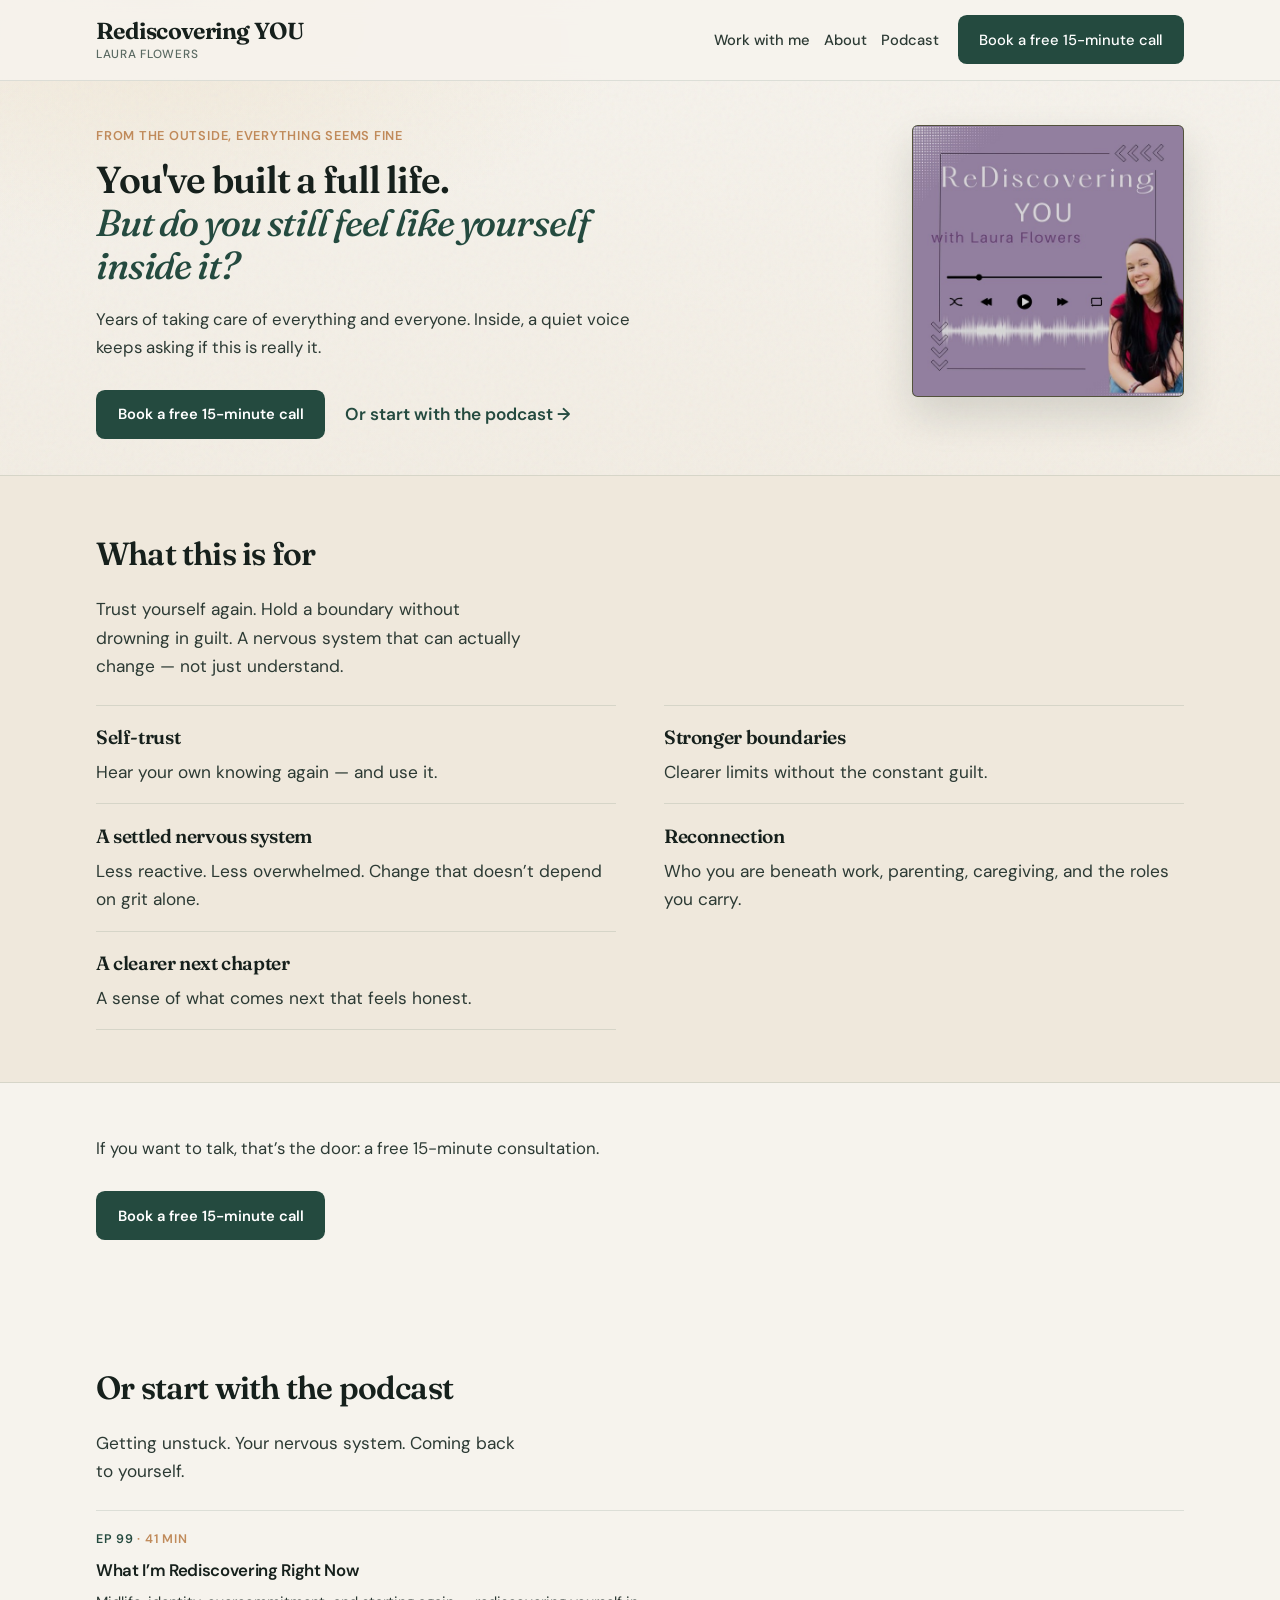
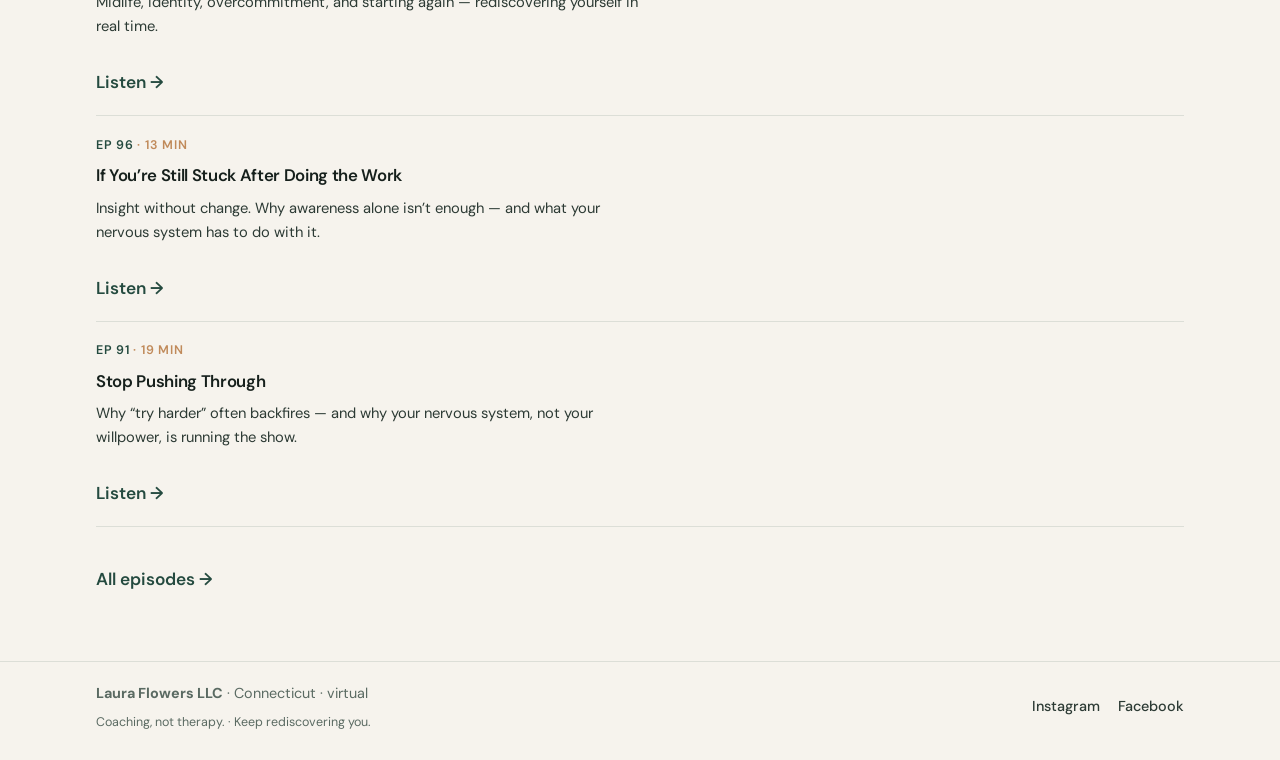
==== index.html @ 18a8a684 "One desktop column + IG/FB footer — index.html" ====
<!DOCTYPE html>
<html lang="en">
<head>
  <meta charset="utf-8" />
  <meta name="viewport" content="width=device-width, initial-scale=1" />
  <title>Rediscovering YOU with Laura Flowers</title>
  <meta name="description" content="Coaching with Laura Flowers for women with full lives who have lost connection with themselves. Free fifteen-minute call." />
  <meta name="robots" content="noindex, nofollow" />
  <meta property="og:title" content="Rediscovering YOU with Laura Flowers" />
  <meta property="og:description" content="You've built a full life. But do you still feel like yourself inside it?" />
  <meta property="og:type" content="website" />
  <link rel="preconnect" href="https://fonts.googleapis.com" />
  <link rel="preconnect" href="https://fonts.gstatic.com" crossorigin />
  <link href="https://fonts.googleapis.com/css2?family=DM+Sans:opsz,wght@9..40,400;9..40,500;9..40,600;9..40,700&family=Fraunces:opsz,wght@9..144,500;9..144,600;9..144,700&display=swap" rel="stylesheet" />
  <link rel="stylesheet" href="css/styles.css" />
</head>
<body class="page-home is-quiet">
  <header class="site-header">
    <div class="wrap inner">
      <a class="brand" href="index.html">Rediscovering YOU<small>Laura Flowers</small></a>
      <div class="header-actions">
        <a class="btn btn-compact" href="book.html">Book</a>
        <button type="button" class="nav-toggle" aria-expanded="false" aria-controls="primary-nav" aria-label="Menu">
          <span></span><span></span><span></span>
        </button>
      </div>
      <nav class="nav" id="primary-nav" aria-label="Primary">
        <a href="work-with-me.html">Work with me</a>
        <a href="about.html">About</a>
        <a href="podcast.html">Podcast</a>
        <a class="btn btn-nav-cta" href="book.html">Book a free 15-minute call</a>
      </nav>
    </div>
  </header>

  <main>
    <section class="hero hero-home">
      <div class="hero-grid">
        <div class="hero-content">
          <p class="hero-kicker">From the outside, everything seems fine</p>
          <h1 class="hero-full-life">You've built a full life.<br /><em>But do you still feel like yourself inside&nbsp;it?</em></h1>
          <p class="lede">Years of taking care of everything and everyone. Inside, a quiet voice keeps asking if this is really it.</p>
          <div class="btn-row">
            <a class="btn" href="book.html">Book a free 15-minute call</a>
            <a class="text-link" href="podcast.html">Or start with the podcast →</a>
          </div>
        </div>
        <aside class="hero-visual">
          <figure class="cover-frame sleeve">
            <img src="assets/podcast-cover.jpg" width="600" height="600" alt="Rediscovering YOU podcast artwork" />
          </figure>
        </aside>
      </div>
    </section>

    <section class="section-tight band-mist">
      <div class="wrap wrap-letter">
        <h2>What this is for</h2>
        <p class="section-intro">Trust yourself again. Hold a boundary without drowning in guilt. A nervous system that can actually change — not just understand.</p>
        <ul class="outcomes-letter">
          <li>
            <h3>Self-trust</h3>
            <p>Hear your own knowing again — and use it.</p>
          </li>
          <li>
            <h3>Stronger boundaries</h3>
            <p>Clearer limits without the constant guilt.</p>
          </li>
          <li>
            <h3>A settled nervous system</h3>
            <p>Less reactive. Less overwhelmed. Change that doesn’t depend on grit alone.</p>
          </li>
          <li>
            <h3>Reconnection</h3>
            <p>Who you are beneath work, parenting, caregiving, and the roles you carry.</p>
          </li>
          <li>
            <h3>A clearer next chapter</h3>
            <p>A sense of what comes next that feels honest.</p>
          </li>
        </ul>
      </div>
    </section>

    <section class="section-tight">
      <div class="wrap wrap-letter">
        <p class="costa-line">If you want to talk, that’s the door: a free 15-minute consultation.</p>
        <p class="btn-row"><a class="btn" href="book.html">Book a free 15-minute call</a></p>
      </div>
    </section>

    <section class="section-tight" id="listen">
      <div class="wrap wrap-letter">
        <h2>Or start with the podcast</h2>
        <p class="section-intro">Getting unstuck. Your nervous system. Coming back to yourself.</p>
        <ul class="ep-rows">
          <li>
            <span class="ep-meta"><span class="ep-num">Ep 99</span> · 41 min</span>
            <h3><a href="https://rediscovering-you.simplecast.com/episodes/what-im-rediscovering-right-now-midlife-identity-change-starting-again-1c3gASrE" target="_blank" rel="noopener">What I’m Rediscovering Right Now</a></h3>
            <p class="ep-summary">Midlife, identity, overcommitment, and starting again — rediscovering yourself in real time.</p>
            <a class="text-link" href="https://rediscovering-you.simplecast.com/episodes/what-im-rediscovering-right-now-midlife-identity-change-starting-again-1c3gASrE" target="_blank" rel="noopener">Listen →</a>
          </li>
          <li>
            <span class="ep-meta"><span class="ep-num">Ep 96</span> · 13 min</span>
            <h3><a href="https://rediscovering-you.simplecast.com/episodes/if-youre-still-stuck-after-doing-the-work-this-is-why-1TXO3by4" target="_blank" rel="noopener">If You’re Still Stuck After Doing the Work</a></h3>
            <p class="ep-summary">Insight without change. Why awareness alone isn’t enough — and what your nervous system has to do with it.</p>
            <a class="text-link" href="https://rediscovering-you.simplecast.com/episodes/if-youre-still-stuck-after-doing-the-work-this-is-why-1TXO3by4" target="_blank" rel="noopener">Listen →</a>
          </li>
          <li>
            <span class="ep-meta"><span class="ep-num">Ep 91</span> · 19 min</span>
            <h3><a href="https://rediscovering-you.simplecast.com/episodes/stop-pushing-through-why-your-nervous-system-determines-your-success-w6n52grn" target="_blank" rel="noopener">Stop Pushing Through</a></h3>
            <p class="ep-summary">Why “try harder” often backfires — and why your nervous system, not your willpower, is running the show.</p>
            <a class="text-link" href="https://rediscovering-you.simplecast.com/episodes/stop-pushing-through-why-your-nervous-system-determines-your-success-w6n52grn" target="_blank" rel="noopener">Listen →</a>
          </li>
        </ul>
        <p class="podcast-more"><a class="text-link" href="podcast.html">All episodes →</a></p>
      </div>
    </section>


  </main>

  <footer class="site-footer compact">
    <div class="wrap inner">
      <div class="footer-meta">
        <span><strong>Laura Flowers LLC</strong> · Connecticut · virtual</span>
        <p class="ethics-line">Coaching, not therapy. · Keep rediscovering you.</p>
      </div>
      <div class="socials">
        <a href="https://www.instagram.com/laurajane23/" target="_blank" rel="noopener">Instagram</a>
        <a href="https://www.facebook.com/lauraflowersllc/" target="_blank" rel="noopener">Facebook</a>
      </div>
    </div>
  </footer>
  <script src="js/site.js" defer></script>
</body>
</html>
---- css/styles.css ----
/* Rediscovering YOU — Quiet Expansive Ground
   MoA design · voice pass · advanced CSS 2026-08-02 */

/* Advanced #1: animatable custom props for conic border / mesh */
@property --border-angle {
  syntax: "<angle>";
  inherits: false;
  initial-value: 0deg;
}

@property --mesh-shift {
  syntax: "<percentage>";
  inherits: false;
  initial-value: 20%;
}

:root {
  --bg: #f6f3ed;
  --bg-deep: #efe8dc;
  --ink: #16201c;
  --ink-soft: #2c3a34;
  --muted: #5a6a62;
  --forest: #244a3f;
  --deep: #16302a;
  --clay: #c08a5a;
  --gold: #d9b87a;
  --mist: #e9efe9;
  --card: #fffcf7;
  --line: color-mix(in srgb, var(--forest) 12%, transparent);
  --glass: rgba(255, 252, 247, 0.72);
  --shadow: 0 4px 6px rgba(22, 32, 28, 0.03), 0 18px 40px rgba(22, 32, 28, 0.07);
  --shadow-lg: 0 12px 40px rgba(22, 32, 28, 0.12);
  --radius: 1.1rem;
  --radius-pill: 999px;
  --max: 40rem;
  --wide: 68rem;
  --gutter: 1.25rem;
  --font-display: "Fraunces", "Georgia", serif;
  --font-body: "DM Sans", system-ui, sans-serif;
  --ease: cubic-bezier(0.22, 1, 0.36, 1);
  --space: clamp(1rem, 2.5vw, 1.75rem);
  --border-angle: 0deg;
  --mesh-shift: 20%;
}

*,
*::before,
*::after {
  box-sizing: border-box;
}

html {
  scroll-behavior: smooth;
}

body {
  margin: 0;
  font-family: var(--font-body);
  font-size: clamp(1rem, 0.35vw + 0.92rem, 1.08rem);
  line-height: 1.65;
  color: var(--ink);
  background: var(--bg);
  min-height: 100vh;
  position: relative;
}

/* Atmosphere: soft mesh + grain */
body::before {
  content: "";
  position: fixed;
  inset: 0;
  pointer-events: none;
  z-index: -2;
  background:
    radial-gradient(ellipse 80% 60% at var(--mesh-shift) 8%, color-mix(in srgb, var(--gold) 32%, transparent) 0%, transparent 55%),
    radial-gradient(ellipse 70% 50% at calc(100% - var(--mesh-shift)) 18%, color-mix(in srgb, var(--forest) 16%, transparent) 0%, transparent 50%),
    radial-gradient(ellipse 60% 45% at 70% 90%, color-mix(in srgb, var(--clay) 14%, transparent) 0%, transparent 55%),
    linear-gradient(165deg, var(--bg) 0%, var(--bg-deep) 48%, var(--mist) 100%);
  animation: mesh-drift 18s var(--ease) infinite alternate;
}

@keyframes mesh-drift {
  to {
    --mesh-shift: 42%;
  }
}

body::after {
  content: "";
  position: fixed;
  inset: 0;
  pointer-events: none;
  z-index: -1;
  opacity: 0.045;
  background-image: url("data:image/svg+xml,%3Csvg viewBox='0 0 256 256' xmlns='http://www.w3.org/2000/svg'%3E%3Cfilter id='n'%3E%3CfeTurbulence type='fractalNoise' baseFrequency='0.85' numOctaves='4' stitchTiles='stitch'/%3E%3C/filter%3E%3Crect width='100%25' height='100%25' filter='url(%23n)'/%3E%3C/svg%3E");
}

img {
  max-width: 100%;
  height: auto;
  display: block;
}

a {
  color: var(--forest);
  text-decoration-thickness: 1px;
  text-underline-offset: 3px;
  transition: color 0.2s var(--ease);
}

a:hover {
  color: var(--deep);
}

/* Layout */
.wrap {
  width: min(100% - (2 * var(--gutter)), var(--wide));
  margin-inline: auto;
}

.wrap-narrow {
  width: min(100% - 2.25rem, var(--max));
  margin-inline: auto;
}

/* Demo banner */
.demo-banner {
  background: linear-gradient(90deg, var(--deep), var(--forest));
  color: color-mix(in srgb, #fff 92%, var(--gold));
  font-size: 0.78rem;
  font-weight: 500;
  letter-spacing: 0.04em;
  text-align: center;
  padding: 0.55rem 1rem;
}

.demo-banner a {
  color: #fff;
  font-weight: 600;
}

/* Header — glass */
.site-header {
  position: sticky;
  top: 0;
  z-index: 40;
  border-bottom: 1px solid var(--line);
  background: var(--glass);
  backdrop-filter: blur(16px) saturate(1.35);
  -webkit-backdrop-filter: blur(16px) saturate(1.35);
}

.site-header .inner {
  display: flex;
  flex-wrap: wrap;
  align-items: center;
  justify-content: space-between;
  gap: 0.85rem 1.5rem;
  padding: 0.95rem 0;
}

.brand {
  text-decoration: none;
  color: var(--ink);
  font-family: var(--font-display);
  font-weight: 650;
  font-size: clamp(1.28rem, 0.4vw + 1.18rem, 1.45rem);
  letter-spacing: -0.025em;
  line-height: 1.15;
}

.brand small {
  display: block;
  font-family: var(--font-body);
  font-weight: 500;
  font-size: 0.74rem;
  color: var(--muted);
  letter-spacing: 0.06em;
  text-transform: uppercase;
  margin-top: 0.2rem;
}

.nav {
  display: flex;
  flex-wrap: wrap;
  gap: 0.35rem 0.85rem;
  align-items: center;
}

@media (max-width: 520px) {
  .site-header .inner {
    gap: 0.65rem 1rem;
  }

  .nav {
    width: 100%;
    justify-content: flex-end;
    gap: 0.4rem 0.7rem;
  }

  .nav .btn {
    margin-left: 0;
  }
}

.nav a {
  text-decoration: none;
  color: var(--ink-soft);
  font-size: 0.92rem;
  font-weight: 500;
}

.nav a:hover,
.nav a[aria-current="page"] {
  color: var(--forest);
}

.nav .btn {
  margin-left: 0.35rem;
}

/* Buttons */
.btn {
  display: inline-flex;
  align-items: center;
  justify-content: center;
  gap: 0.4rem;
  background: linear-gradient(145deg, var(--forest) 0%, var(--deep) 100%);
  color: #fff !important;
  text-decoration: none !important;
  font-family: var(--font-body);
  font-weight: 600;
  font-size: 0.92rem;
  padding: 0.78rem 1.35rem;
  border-radius: var(--radius-pill);
  border: 1px solid color-mix(in srgb, var(--gold) 35%, transparent);
  box-shadow: 0 2px 0 color-mix(in srgb, var(--deep) 40%, transparent), 0 10px 24px rgba(22, 48, 42, 0.18);
  cursor: pointer;
  transition: transform 0.25s var(--ease), box-shadow 0.25s var(--ease), filter 0.2s ease;
}

.btn:hover {
  transform: translateY(-2px);
  box-shadow: 0 4px 0 color-mix(in srgb, var(--deep) 30%, transparent), 0 16px 32px rgba(22, 48, 42, 0.22);
  filter: brightness(1.05);
  color: #fff !important;
}

.btn-secondary {
  background: transparent;
  color: var(--forest) !important;
  border: 1.5px solid color-mix(in srgb, var(--forest) 45%, transparent);
  box-shadow: none;
}

.btn-secondary:hover {
  background: color-mix(in srgb, var(--mist) 80%, white);
  color: var(--deep) !important;
  box-shadow: none;
  filter: none;
}

.btn-row {
  display: flex;
  flex-wrap: wrap;
  gap: 0.85rem 1.25rem;
  align-items: center;
  margin-top: 1.75rem;
}

.btn-row .text-link {
  margin-top: 0;
}

/* Hero */
.hero {
  position: relative;
  padding: clamp(2.75rem, 6vw, 5rem) 0 clamp(2.5rem, 5vw, 4rem);
  overflow: hidden;
}

.hero::before {
  content: "";
  position: absolute;
  width: min(52vw, 28rem);
  height: min(52vw, 28rem);
  right: -8%;
  top: 10%;
  border-radius: 42% 58% 55% 45% / 48% 42% 58% 52%;
  background:
    radial-gradient(circle at 35% 35%, color-mix(in srgb, var(--gold) 40%, transparent), transparent 55%),
    radial-gradient(circle at 70% 60%, color-mix(in srgb, var(--forest) 22%, transparent), transparent 60%);
  opacity: 0.85;
  pointer-events: none;
  animation: float-blob 14s ease-in-out infinite alternate;
}

@keyframes float-blob {
  from { transform: translate(0, 0) rotate(0deg); }
  to { transform: translate(-3%, 4%) rotate(6deg); }
}

.hero > .wrap,
.hero > .wrap-narrow {
  position: relative;
  z-index: 1;
}

.hero-kicker {
  font-size: 0.8rem;
  font-weight: 600;
  letter-spacing: 0.12em;
  text-transform: uppercase;
  color: var(--clay);
  margin: 0 0 0.85rem;
  animation: fade-up 0.7s var(--ease) both;
}

.hero-rule {
  width: 2.75rem;
  height: 2px;
  background: linear-gradient(90deg, var(--gold), color-mix(in srgb, var(--clay) 40%, transparent));
  border: none;
  margin: 0 0 1.15rem;
  animation: fade-up 0.7s var(--ease) 0.05s both;
}

.hero h1 {
  font-family: var(--font-display);
  font-size: clamp(2.35rem, 5.5vw, 3.85rem);
  font-weight: 600;
  line-height: 1.12;
  letter-spacing: -0.03em;
  margin: 0 0 1.15rem;
  max-width: 14ch;
  text-wrap: balance;
  color: var(--ink);
  animation: fade-up 0.75s var(--ease) 0.1s both;
}

.hero .lede {
  font-size: clamp(1.05rem, 1.2vw + 0.9rem, 1.22rem);
  color: var(--ink-soft);
  max-width: 36ch;
  margin: 0;
  font-weight: 400;
  animation: fade-up 0.75s var(--ease) 0.18s both;
}

.hero .btn-row {
  animation: fade-up 0.75s var(--ease) 0.26s both;
}

@keyframes fade-up {
  from {
    opacity: 0;
    transform: translateY(14px);
  }
  to {
    opacity: 1;
    transform: translateY(0);
  }
}

/* Sections */
section {
  padding: clamp(2.25rem, 4vw, 3.5rem) 0;
}

section.band {
  background: color-mix(in srgb, var(--card) 88%, var(--mist));
  border-block: 1px solid var(--line);
  box-shadow: inset 0 1px 0 rgba(255, 255, 255, 0.6);
}

h2 {
  font-family: var(--font-display);
  font-size: clamp(1.55rem, 2.5vw, 2rem);
  font-weight: 600;
  letter-spacing: -0.025em;
  margin: 0 0 0.9rem;
  color: var(--ink);
  text-wrap: balance;
}

h3 {
  font-family: var(--font-display);
  font-size: 1.2rem;
  font-weight: 600;
  margin: 0 0 0.45rem;
  letter-spacing: -0.02em;
}

.muted {
  color: var(--muted);
}

.prose p {
  margin: 0 0 1rem;
  color: var(--ink-soft);
}

.prose p:last-child {
  margin-bottom: 0;
}

/* Bento / cards */
.grid-2 {
  display: grid;
  gap: 1.15rem;
  grid-template-columns: 1fr;
}

@media (min-width: 760px) {
  .grid-2 {
    grid-template-columns: 1.35fr 1fr;
    grid-auto-rows: 1fr;
  }

  .grid-2.bento .card.featured {
    grid-column: 1 / -1;
    display: grid;
    grid-template-columns: 1.2fr 1fr;
    gap: 1.25rem 2rem;
    align-items: center;
  }

  .grid-2.bento .card.featured .card-body {
    max-width: 36ch;
  }
}

.grid-offers {
  display: grid;
  gap: 1.15rem;
  grid-template-columns: 1fr;
}

@media (min-width: 800px) {
  .grid-offers {
    grid-template-columns: repeat(3, 1fr);
  }

  .grid-offers .card.featured {
    grid-column: span 2;
  }
}

.card {
  --card-pad: 1.5rem;
  background: var(--card);
  border: 1px solid var(--line);
  border-radius: var(--radius);
  padding: var(--card-pad);
  box-shadow: var(--shadow);
  transition: transform 0.3s var(--ease), box-shadow 0.3s var(--ease), border-color 0.2s ease;
  position: relative;
  overflow: hidden;
  /* Advanced #2: container queries for card density */
  container-type: inline-size;
  container-name: card;
}

.card::before {
  content: "";
  position: absolute;
  inset: 0 0 auto 0;
  height: 3px;
  background: linear-gradient(90deg, var(--forest), var(--gold));
  opacity: 0;
  transition: opacity 0.25s ease;
}

.card:hover {
  transform: translateY(-5px);
  box-shadow: var(--shadow-lg);
  border-color: color-mix(in srgb, var(--forest) 22%, transparent);
}

.card:hover::before {
  opacity: 1;
}

/* Featured: animated conic border via @property */
.card.featured {
  border: none;
  background:
    linear-gradient(var(--card), var(--card)) padding-box,
    conic-gradient(
      from var(--border-angle),
      var(--forest),
      var(--gold),
      var(--clay),
      var(--mist),
      var(--forest)
    ) border-box;
  border: 1.5px solid transparent;
  animation: border-spin 8s linear infinite;
}

.card.featured::before {
  display: none;
}

@keyframes border-spin {
  to {
    --border-angle: 360deg;
  }
}

@container card (min-width: 22rem) {
  .card.featured .btn-row {
    margin-top: 1.25rem;
  }
}

/* Scroll-driven reveal (modern browsers; graceful no-op elsewhere) */
@supports (animation-timeline: view()) {
  .reveal {
    animation: fade-up linear both;
    animation-timeline: view();
    animation-range: entry 0% cover 28%;
  }
}

@supports not (animation-timeline: view()) {
  .reveal {
    animation: fade-up 0.7s var(--ease) both;
  }
}

/* Split “who for” layout */
.who-split {
  display: grid;
  gap: 1.75rem 3rem;
  align-items: start;
}

@media (min-width: 860px) {
  .who-split {
    grid-template-columns: minmax(10rem, 0.85fr) 1.4fr;
  }

  .who-split .who-label {
    position: sticky;
    top: 6.5rem;
  }
}

.who-label .eyebrow {
  font-size: 0.75rem;
  font-weight: 700;
  letter-spacing: 0.14em;
  text-transform: uppercase;
  color: var(--clay);
  margin: 0 0 0.65rem;
}

.who-label h2 {
  margin: 0;
  max-width: 12ch;
}

/* Spot visual interest: soft panel */
.spot-panel {
  position: relative;
  border-radius: calc(var(--radius) + 0.35rem);
  padding: clamp(1.35rem, 3vw, 2rem);
  background:
    radial-gradient(ellipse 80% 70% at 100% 0%, color-mix(in srgb, var(--gold) 22%, transparent), transparent 55%),
    linear-gradient(160deg, var(--card), color-mix(in srgb, var(--mist) 55%, white));
  border: 1px solid var(--line);
  box-shadow: var(--shadow);
  overflow: hidden;
}

.spot-panel::after {
  content: "";
  position: absolute;
  width: 9rem;
  height: 9rem;
  right: -2rem;
  bottom: -2.5rem;
  border-radius: 40% 60% 55% 45%;
  background: radial-gradient(circle at 30% 30%, color-mix(in srgb, var(--forest) 25%, transparent), transparent 70%);
  pointer-events: none;
}

.card .tag {
  display: inline-block;
  font-size: 0.7rem;
  font-weight: 700;
  text-transform: uppercase;
  letter-spacing: 0.1em;
  color: var(--clay);
  margin-bottom: 0.55rem;
}

.card p {
  color: var(--ink-soft);
  margin: 0 0 0.75rem;
}

.card ul {
  margin: 0.5rem 0 0;
  padding-left: 1.15rem;
  color: var(--ink-soft);
}

.card li {
  margin-bottom: 0.35rem;
}

/* Lists */
.check-list {
  list-style: none;
  padding: 0;
  margin: 1.1rem 0 0;
}

.check-list li {
  padding-left: 1.65rem;
  position: relative;
  margin-bottom: 0.65rem;
  color: var(--ink-soft);
}

.check-list li::before {
  content: "";
  position: absolute;
  left: 0.15rem;
  top: 0.55rem;
  width: 0.55rem;
  height: 0.55rem;
  border-radius: 50%;
  background: linear-gradient(135deg, var(--gold), var(--clay));
  box-shadow: 0 0 0 3px color-mix(in srgb, var(--gold) 25%, transparent);
}

/* Notice */
.notice {
  background: color-mix(in srgb, var(--gold) 12%, var(--card));
  border: 1px solid color-mix(in srgb, var(--clay) 28%, transparent);
  border-radius: var(--radius);
  padding: 1.1rem 1.25rem;
  font-size: 0.95rem;
  color: var(--ink-soft);
}

.notice strong {
  color: var(--ink);
  font-family: var(--font-display);
  font-weight: 600;
}

/* Podcast list */
.ep-list {
  list-style: none;
  padding: 0;
  margin: 1.25rem 0 0;
}

.ep-list li {
  border-bottom: 1px solid var(--line);
  padding: 1.15rem 0;
  transition: padding-left 0.25s var(--ease);
}

.ep-list li:hover {
  padding-left: 0.35rem;
}

.ep-list li:first-child {
  padding-top: 0;
}

.ep-list strong {
  display: block;
  font-family: var(--font-display);
  font-weight: 600;
  color: var(--ink);
  margin-bottom: 0.25rem;
  font-size: 1.08rem;
}

/* Footer */
.site-footer {
  margin-top: 2rem;
  padding: 2.5rem 0 2.75rem;
  border-top: 1px solid var(--line);
  font-size: 0.9rem;
  color: var(--muted);
  background: color-mix(in srgb, var(--deep) 4%, var(--bg));
}

.site-footer .inner {
  display: grid;
  gap: 1.35rem;
}

.site-footer nav {
  display: flex;
  flex-wrap: wrap;
  gap: 0.75rem 1.2rem;
}

.site-footer a {
  color: var(--ink-soft);
  text-decoration: none;
  font-weight: 500;
}

.site-footer a:hover {
  color: var(--forest);
}

.socials {
  display: flex;
  flex-wrap: wrap;
  gap: 0.75rem 1.1rem;
}

/* Book page emphasis */
.book-panel {
  background: var(--card);
  border: 1px solid var(--line);
  border-radius: calc(var(--radius) + 4px);
  padding: clamp(1.5rem, 4vw, 2.25rem);
  box-shadow: var(--shadow);
  position: relative;
  overflow: visible;
}

.book-panel::after {
  content: "";
  position: absolute;
  width: 12rem;
  height: 12rem;
  right: -3rem;
  bottom: -3rem;
  border-radius: 50%;
  background: radial-gradient(circle, color-mix(in srgb, var(--gold) 35%, transparent), transparent 70%);
  pointer-events: none;
}

/* Utility */
.mt-0 { margin-top: 0; }
.mb-0 { margin-bottom: 0; }

.section-intro {
  max-width: 36ch;
  color: var(--ink-soft);
  margin: 0 0 1.5rem;
}

/* —— Home markup extras (Cursor partial + MoA polish) —— */
.site-header.is-scrolled {
  box-shadow: 0 8px 28px rgba(22, 32, 28, 0.08);
}

.hero-home {
  min-height: min(78vh, 40rem);
  display: flex;
  align-items: center;
  padding-block: clamp(3rem, 8vw, 6rem);
}

.hero-home .hero-bg {
  position: absolute;
  inset: 0;
  z-index: 0;
  background:
    radial-gradient(ellipse 55% 70% at 85% 35%, color-mix(in srgb, var(--gold) 32%, transparent) 0%, transparent 58%),
    radial-gradient(ellipse 45% 55% at 10% 70%, color-mix(in srgb, var(--forest) 18%, transparent) 0%, transparent 55%),
    linear-gradient(120deg, color-mix(in srgb, var(--deep) 6%, transparent) 0%, transparent 45%);
  pointer-events: none;
}

.hero-home .hero-inner {
  position: relative;
  z-index: 1;
  width: 100%;
}

.hero-content {
  max-width: 36rem;
}

.hero-rule {
  display: block;
  width: 2.75rem;
  height: 2px;
  background: linear-gradient(90deg, var(--gold), color-mix(in srgb, var(--clay) 40%, transparent));
  margin: 0 0 1.15rem;
  border: none;
  padding: 0;
}

.btn-glass {
  background: color-mix(in srgb, var(--card) 55%, transparent) !important;
  color: var(--deep) !important;
  border: 1px solid color-mix(in srgb, var(--gold) 50%, white);
  backdrop-filter: blur(12px);
  -webkit-backdrop-filter: blur(12px);
  box-shadow: 0 8px 28px rgba(22, 32, 28, 0.1);
}

.btn-glass:hover {
  background: var(--card) !important;
  color: var(--forest) !important;
  filter: none;
}

.fade-up {
  animation: fade-up 0.75s var(--ease) both;
}

.fade-up-1 { animation-delay: 0.08s; }
.fade-up-2 { animation-delay: 0.14s; }
.fade-up-3 { animation-delay: 0.2s; }
.fade-up-4 { animation-delay: 0.28s; }

.section-offers {
  padding: clamp(2.5rem, 5vw, 4rem) 0;
}

.section-head {
  margin-bottom: 1.35rem;
}

.section-head h2 {
  margin-bottom: 0.35rem;
}

.bento-grid {
  display: grid;
  gap: 1.15rem;
  grid-template-columns: 1fr;
}

@media (min-width: 800px) {
  .bento-grid {
    grid-template-columns: 1.4fr 1fr;
    align-items: stretch;
  }

  .bento-grid .card.featured {
    min-height: 100%;
  }
}

.band-mist {
  background:
    linear-gradient(180deg, color-mix(in srgb, var(--mist) 70%, white), color-mix(in srgb, var(--card) 90%, var(--mist)));
  border-block: 1px solid var(--line);
  padding: clamp(2.25rem, 4vw, 3.5rem) 0;
}

.footer-brand strong {
  font-family: var(--font-display);
  font-weight: 600;
  color: var(--ink);
  font-size: 1.05rem;
}

.footer-note {
  font-size: 0.82rem;
  opacity: 0.85;
}

/* ——— Tight / punchy layout system (anti-wordy pass) ——— */
.hero h1 em {
  font-style: italic;
  font-weight: 500;
  color: color-mix(in srgb, var(--forest) 85%, var(--clay));
}

.hero-home h1 {
  font-size: clamp(3rem, 9vw, 5.25rem);
  max-width: 10ch;
  line-height: 0.98;
  letter-spacing: -0.04em;
}

.hero-grid {
  display: grid;
  gap: 2rem;
  align-items: start;
  width: min(100% - (2 * var(--gutter)), var(--wide));
  margin-inline: auto;
  position: relative;
  z-index: 1;
}

@media (min-width: 900px) {
  .hero-grid {
    grid-template-columns: 1.3fr 0.85fr;
    gap: 3rem;
  }
}

.hero-card {
  background: var(--card);
  border: 1px solid var(--line);
  border-radius: var(--radius);
  padding: 1.35rem 1.4rem;
  box-shadow: var(--shadow-lg);
  position: relative;
}

.hero-card::before {
  content: "";
  position: absolute;
  inset: -1px;
  border-radius: inherit;
  padding: 1.5px;
  background: conic-gradient(from var(--border-angle), var(--forest), var(--gold), var(--clay), var(--forest));
  -webkit-mask: linear-gradient(#fff 0 0) content-box, linear-gradient(#fff 0 0);
  mask: linear-gradient(#fff 0 0) content-box, linear-gradient(#fff 0 0);
  -webkit-mask-composite: xor;
  mask-composite: exclude;
  animation: border-spin 10s linear infinite;
  pointer-events: none;
}

.hero-card-label {
  font-size: 0.72rem;
  font-weight: 700;
  letter-spacing: 0.14em;
  text-transform: uppercase;
  color: var(--clay);
  margin: 0 0 0.85rem;
}

.chip-list {
  list-style: none;
  margin: 0;
  padding: 0;
  display: flex;
  flex-direction: column;
  gap: 0.55rem;
}

.chip-list li {
  background: color-mix(in srgb, var(--mist) 70%, white);
  border: 1px solid var(--line);
  border-radius: var(--radius-pill);
  padding: 0.55rem 0.95rem;
  font-size: 0.92rem;
  font-weight: 500;
  color: var(--ink-soft);
}

.chip-list.horizontal {
  flex-direction: row;
  flex-wrap: wrap;
  margin: 1.25rem 0;
}

.text-link {
  display: inline-block;
  margin-top: 1.1rem;
  font-weight: 600;
  text-decoration: none;
  color: var(--forest);
}

.text-link:hover {
  color: var(--deep);
}

.lede.big {
  font-size: clamp(1.2rem, 2.5vw, 1.45rem);
  max-width: 28ch;
}

.short {
  color: var(--ink-soft);
  max-width: 32ch;
  margin: 0.5rem 0 0;
  font-size: 1.02rem;
}

/* Marquee — motion without more copy */
.marquee {
  overflow: hidden;
  border-block: 1px solid var(--line);
  background: color-mix(in srgb, var(--deep) 92%, black);
  color: color-mix(in srgb, #fff 88%, var(--gold));
  padding: 0.85rem 0;
  mask-image: linear-gradient(90deg, transparent, #000 8%, #000 92%, transparent);
}

.marquee-track {
  display: flex;
  gap: 1.25rem;
  width: max-content;
  font-family: var(--font-display);
  font-size: clamp(1.1rem, 2vw, 1.35rem);
  font-weight: 500;
  letter-spacing: -0.02em;
  animation: marquee 32s linear infinite;
}

.marquee-track span {
  white-space: nowrap;
  opacity: 0.92;
}

@keyframes marquee {
  to { transform: translateX(-50%); }
}

/* Dark contrast band — breaks beige monotony */
.strip-dark {
  background:
    radial-gradient(ellipse 60% 80% at 90% 20%, color-mix(in srgb, var(--gold) 22%, transparent), transparent 55%),
    linear-gradient(145deg, var(--deep) 0%, #0f1c18 55%, var(--forest) 130%);
  color: #eef4f1;
  padding: clamp(2.5rem, 6vw, 4rem) 0;
}

.strip-dark h2 {
  color: #fff;
  font-size: clamp(1.5rem, 3vw, 2rem);
  margin: 0 0 0.4rem;
}

.strip-dark p {
  margin: 0;
  color: color-mix(in srgb, #fff 72%, var(--gold));
  font-size: 0.98rem;
  max-width: 22ch;
}

.strip-grid {
  display: grid;
  gap: 1.75rem;
  grid-template-columns: 1fr;
}

@media (min-width: 760px) {
  .strip-grid {
    grid-template-columns: repeat(3, 1fr);
    gap: 2rem;
  }
}

.num {
  font-family: var(--font-display);
  font-size: 0.85rem;
  letter-spacing: 0.16em;
  color: var(--gold);
  margin: 0 0 0.5rem;
  font-weight: 600;
}

.strip-cta {
  margin-top: 2rem;
}

.strip-band-row {
  display: flex;
  flex-wrap: wrap;
  align-items: center;
  justify-content: space-between;
  gap: 1rem 1.5rem;
}

.strip-band-line {
  margin: 0;
  font-family: var(--font-display);
  font-size: clamp(1.15rem, 2.5vw, 1.45rem);
  font-weight: 500;
  color: #fff;
  max-width: 28ch;
  line-height: 1.3;
}

/* Aliases used in HTML (swarm markup) */
.strip-dark.slim {
  padding: 1.75rem 0;
}
.strip-dark.slim .strip-one {
  display: flex;
  flex-wrap: wrap;
  align-items: center;
  justify-content: space-between;
  gap: 1rem;
}
.strip-dark.slim .strip-one p {
  max-width: none;
  margin: 0;
  font-family: var(--font-display);
  font-size: clamp(1.15rem, 2.5vw, 1.45rem);
  color: #fff;
}

.strip-dark.strip-band-slim {
  padding: clamp(1.75rem, 4vw, 2.5rem) 0;
}

.btn-on-dark {
  background: linear-gradient(145deg, var(--gold), var(--clay));
  color: var(--deep) !important;
  border-color: transparent;
  box-shadow: 0 10px 28px rgba(0, 0, 0, 0.25);
}

.btn-on-dark:hover {
  filter: brightness(1.06);
  color: var(--deep) !important;
}

.btn-lg {
  width: 100%;
  padding: 1rem 1.4rem;
  font-size: 1.02rem;
  text-align: center;
}

.section-tight {
  padding: clamp(2rem, 5vw, 3.25rem) 0;
}

.podcast-row {
  display: flex;
  flex-wrap: wrap;
  align-items: end;
  justify-content: space-between;
  gap: 1.25rem 2rem;
  padding: 1.5rem;
  border-radius: var(--radius);
  background: var(--card);
  border: 1px solid var(--line);
  box-shadow: var(--shadow);
}

.podcast-row h2 {
  margin: 0.25rem 0 0.35rem;
  font-size: clamp(1.6rem, 3vw, 2.2rem);
}

.legal-line {
  font-size: 0.78rem;
  color: var(--muted);
  padding: 1.25rem 0 0.5rem;
  letter-spacing: 0.02em;
}

.site-footer.compact {
  margin-top: 1rem;
  padding: 1.25rem 0 1.75rem;
  background: transparent;
}

.site-footer.compact .inner {
  display: flex;
  flex-wrap: wrap;
  align-items: center;
  justify-content: space-between;
  gap: 0.75rem;
}

/* Work page stack */
.hero-slim {
  padding: clamp(2rem, 5vw, 3.25rem) 0 1.25rem;
}

.hero-slim h1 {
  font-size: clamp(2.4rem, 6vw, 3.6rem);
  max-width: 12ch;
}

.stack-cards {
  display: grid;
  gap: 0.85rem;
}

.stack-card {
  display: block;
  text-decoration: none;
  color: inherit;
  padding: 1.25rem 1.4rem;
  border-radius: var(--radius);
  background: var(--card);
  border: 1px solid var(--line);
  box-shadow: var(--shadow);
  transition: transform 0.25s var(--ease), box-shadow 0.25s var(--ease);
}

a.stack-card:hover {
  transform: translateX(6px);
  box-shadow: var(--shadow-lg);
}

.stack-card.featured {
  background:
    linear-gradient(var(--card), var(--card)) padding-box,
    conic-gradient(from var(--border-angle), var(--forest), var(--gold), var(--clay), var(--forest)) border-box;
  border: 1.5px solid transparent;
  animation: border-spin 9s linear infinite;
}

.stack-card h2 {
  margin: 0.15rem 0 0.35rem;
  font-size: 1.45rem;
}

.stack-card p {
  margin: 0;
  color: var(--muted);
  font-size: 0.95rem;
}

/* Podcast themes */
.theme-grid {
  display: grid;
  gap: 0.85rem;
  grid-template-columns: 1fr 1fr;
}

@media (max-width: 560px) {
  .theme-grid {
    grid-template-columns: 1fr;
  }
}

.theme-card {
  padding: 1.25rem;
  border-radius: var(--radius);
  background: var(--card);
  border: 1px solid var(--line);
  min-height: 7.5rem;
  transition: transform 0.25s var(--ease);
}

.theme-card:hover {
  transform: translateY(-4px);
}

.theme-card h2 {
  font-size: 1.25rem;
  margin: 0 0 0.35rem;
}

.theme-card p {
  margin: 0;
  color: var(--muted);
  font-size: 0.9rem;
}

/* Book */
.hero-book {
  padding: clamp(2.25rem, 6vw, 4rem) 0;
}

.book-layout {
  display: grid;
  gap: 2rem;
  align-items: center;
}

@media (min-width: 800px) {
  .book-layout {
    grid-template-columns: 1.1fr 0.9fr;
  }
}

.book-layout h1 {
  font-size: clamp(2.6rem, 7vw, 4rem);
  max-width: 10ch;
}

.tiny {
  font-size: 0.78rem;
  margin-top: 1rem;
}

.about-grid {
  display: grid;
  gap: 2rem;
  align-items: center;
}

@media (min-width: 800px) {
  .about-grid {
    grid-template-columns: 1.15fr 0.85fr;
    gap: 3rem;
  }
}

.about-bio h1 {
  font-size: clamp(2.8rem, 7vw, 4.2rem);
  max-width: 12ch;
}

.portrait-abstract {
  position: relative;
  aspect-ratio: 4 / 5;
  max-width: 20rem;
  width: 100%;
  margin-inline: auto;
  border-radius: calc(var(--radius) + 0.5rem);
  overflow: hidden;
  background:
    radial-gradient(ellipse 80% 70% at 30% 20%, color-mix(in srgb, var(--gold) 28%, transparent), transparent 55%),
    linear-gradient(155deg, var(--deep) 0%, var(--forest) 55%, color-mix(in srgb, var(--deep) 80%, black) 100%);
  box-shadow: var(--shadow-lg);
}

.portrait-shape {
  position: absolute;
  pointer-events: none;
}

.portrait-shape--1 {
  width: 72%;
  height: 78%;
  left: 14%;
  top: 10%;
  border-radius: 48% 52% 44% 56% / 40% 46% 54% 60%;
  background:
    radial-gradient(circle at 38% 32%, color-mix(in srgb, var(--gold) 55%, transparent), transparent 52%),
    radial-gradient(circle at 62% 68%, color-mix(in srgb, var(--clay) 35%, transparent), transparent 48%),
    color-mix(in srgb, var(--forest) 70%, var(--clay));
  opacity: 0.92;
}

.portrait-shape--2 {
  width: 28%;
  height: 22%;
  right: 10%;
  top: 18%;
  border-radius: 55% 45% 50% 50%;
  background: color-mix(in srgb, var(--gold) 75%, white);
  opacity: 0.55;
  filter: blur(0.5px);
}

.portrait-shape--3 {
  width: 40%;
  height: 32%;
  left: 8%;
  bottom: 6%;
  border-radius: 60% 40% 55% 45% / 45% 55% 45% 55%;
  background: radial-gradient(circle at 50% 50%, color-mix(in srgb, var(--gold) 40%, transparent), transparent 70%);
  opacity: 0.7;
}

.portrait-shape--4 {
  width: 18%;
  height: 14%;
  right: 22%;
  bottom: 22%;
  border-radius: 50%;
  background: color-mix(in srgb, var(--mist) 30%, var(--gold));
  opacity: 0.35;
}

/* Home hero taller, less prose */
.page-home .hero-home {
  min-height: min(72vh, 36rem);
}

.page-home .lede {
  max-width: 28ch;
  font-size: 1.08rem;
}

@media (prefers-reduced-motion: reduce) {
  *,
  *::before,
  *::after {
    animation: none !important;
    transition: none !important;
  }

  body::before {
    animation: none !important;
  }

  .card.featured,
  .stack-card.featured,
  .hero-card::before {
    animation: none !important;
  }

  .card.featured {
    border: 1.5px solid color-mix(in srgb, var(--forest) 22%, transparent);
    background: var(--card);
  }

  .marquee-track {
    animation: none !important;
  }
}

a.theme-card {
  text-decoration: none;
  color: inherit;
  display: block;
  cursor: pointer;
}
a.theme-card:hover {
  transform: translateY(-4px);
  border-color: color-mix(in srgb, var(--forest) 25%, transparent);
}

/* ——— Demo v2: warmer personal pass ——— */

/* Home full-life headline — longer than punchy 2-word hero */
.hero-full-life,
.page-home .hero-home h1.hero-full-life {
  font-size: clamp(2.15rem, 5.2vw, 3.35rem);
  max-width: 18ch;
  line-height: 1.12;
  letter-spacing: -0.03em;
}

.page-home .lede {
  max-width: 38ch;
  font-size: 1.05rem;
}

.strip-head {
  margin-bottom: 1.75rem;
}

.strip-head h2 {
  margin: 0.25rem 0 0;
  max-width: 20ch;
}

.soft-future {
  padding-top: 0;
}

.soft-line {
  margin: 0;
  text-align: center;
  color: var(--muted);
  font-size: 0.95rem;
  line-height: 1.6;
  max-width: 42ch;
  margin-inline: auto;
}

/* Outcomes grid */
.outcomes-grid {
  list-style: none;
  margin: 0;
  padding: 0;
  display: grid;
  gap: 1rem;
  grid-template-columns: 1fr;
}

@media (min-width: 640px) {
  .outcomes-grid {
    grid-template-columns: repeat(2, 1fr);
  }
}

@media (min-width: 960px) {
  .outcomes-grid {
    grid-template-columns: repeat(3, 1fr);
  }

  .outcomes-grid > li:nth-child(4),
  .outcomes-grid > li:nth-child(5) {
    grid-column: span 1;
  }
}

.outcomes-grid > li {
  background: var(--card);
  border: 1px solid var(--line);
  border-radius: var(--radius);
  padding: 1.25rem 1.35rem;
  box-shadow: var(--shadow);
  position: relative;
  overflow: hidden;
}

.outcomes-grid > li::before {
  content: "";
  position: absolute;
  left: 0;
  top: 0;
  bottom: 0;
  width: 3px;
  background: linear-gradient(180deg, var(--gold), var(--clay));
  opacity: 0.85;
}

.outcomes-grid h3 {
  margin: 0 0 0.4rem;
  font-size: 1.15rem;
}

.outcomes-grid p {
  margin: 0;
  color: var(--ink-soft);
  font-size: 0.95rem;
}

.outcomes-grid--compact {
  grid-template-columns: 1fr;
}

@media (min-width: 700px) {
  .outcomes-grid--compact {
    grid-template-columns: repeat(2, 1fr);
  }
}

@media (min-width: 960px) {
  .outcomes-grid--compact {
    grid-template-columns: repeat(4, 1fr);
  }
}

/* About story */
.about-story {
  display: grid;
  gap: 1.75rem;
  max-width: 42rem;
}

.story-block h2 {
  margin-bottom: 0.65rem;
}

.story-block p {
  margin: 0;
  color: var(--ink-soft);
}

.about-notice {
  margin-top: 0.5rem;
}

.portrait-slot {
  position: relative;
  max-width: 20rem;
  width: 100%;
  margin-inline: auto;
}

.portrait-slot .portrait-abstract {
  max-width: none;
  width: 100%;
  margin: 0;
}

.portrait-caption {
  position: absolute;
  left: 50%;
  bottom: 1rem;
  transform: translateX(-50%);
  margin: 0;
  padding: 0.35rem 0.85rem;
  font-size: 0.72rem;
  font-weight: 600;
  letter-spacing: 0.1em;
  text-transform: uppercase;
  color: color-mix(in srgb, #fff 88%, var(--gold));
  background: color-mix(in srgb, var(--deep) 55%, transparent);
  border-radius: var(--radius-pill);
  backdrop-filter: blur(8px);
  -webkit-backdrop-filter: blur(8px);
  pointer-events: none;
  white-space: nowrap;
}

.book-panel-copy {
  margin: 0 0 1.25rem;
  color: var(--ink-soft);
  font-size: 0.95rem;
  position: relative;
  z-index: 1;
}

.book-panel .btn {
  position: relative;
  z-index: 1;
}

/* Theme cards as filter buttons */
button.theme-card {
  font: inherit;
  text-align: left;
  cursor: pointer;
  color: inherit;
  width: 100%;
  appearance: none;
  -webkit-appearance: none;
}

button.theme-card.is-active {
  border-color: color-mix(in srgb, var(--forest) 35%, transparent);
  box-shadow: var(--shadow);
  background:
    linear-gradient(160deg, var(--card), color-mix(in srgb, var(--mist) 55%, white));
}

button.theme-card.is-active h2 {
  color: var(--forest);
}

/* Episode controls + list */
.episode-controls {
  display: grid;
  gap: 1rem;
  margin-bottom: 1.25rem;
}

.episode-search {
  width: 100%;
  max-width: 28rem;
  font-family: var(--font-body);
  font-size: 1rem;
  padding: 0.85rem 1.15rem;
  border-radius: var(--radius-pill);
  border: 1px solid var(--line);
  background: var(--card);
  color: var(--ink);
  box-shadow: var(--shadow);
  outline: none;
  transition: border-color 0.2s ease, box-shadow 0.2s ease;
}

.episode-search::placeholder {
  color: var(--muted);
}

.episode-search:focus {
  border-color: color-mix(in srgb, var(--forest) 40%, transparent);
  box-shadow: 0 0 0 3px color-mix(in srgb, var(--gold) 35%, transparent), var(--shadow);
}

.tag-chips {
  display: flex;
  flex-wrap: wrap;
  gap: 0.45rem;
}

.tag-chip {
  font-family: var(--font-body);
  font-size: 0.8rem;
  font-weight: 600;
  letter-spacing: 0.02em;
  text-transform: capitalize;
  padding: 0.4rem 0.85rem;
  border-radius: var(--radius-pill);
  border: 1px solid var(--line);
  background: color-mix(in srgb, var(--mist) 60%, white);
  color: var(--ink-soft);
  cursor: pointer;
  transition: background 0.2s ease, color 0.2s ease, border-color 0.2s ease;
}

.tag-chip:hover {
  border-color: color-mix(in srgb, var(--forest) 30%, transparent);
  color: var(--forest);
}

.tag-chip.is-active {
  background: linear-gradient(145deg, var(--forest), var(--deep));
  color: #fff;
  border-color: transparent;
}

.episode-status {
  margin: 0 0 0.75rem;
  font-size: 0.88rem;
  color: var(--muted);
  min-height: 1.25em;
}

.episode-list {
  list-style: none;
  margin: 0;
  padding: 0;
  display: grid;
  gap: 0.85rem;
}

.episode-card {
  background: var(--card);
  border: 1px solid var(--line);
  border-radius: var(--radius);
  padding: 1.25rem 1.35rem;
  box-shadow: var(--shadow);
  transition: transform 0.25s var(--ease), box-shadow 0.25s var(--ease);
}

.episode-card:hover {
  transform: translateY(-3px);
  box-shadow: var(--shadow-lg);
}

.ep-meta {
  display: block;
  font-size: 0.78rem;
  font-weight: 600;
  letter-spacing: 0.06em;
  text-transform: uppercase;
  color: var(--clay);
  margin-bottom: 0.45rem;
}

.ep-num {
  color: var(--forest);
}

.episode-card h3 {
  margin: 0 0 0.5rem;
  font-size: clamp(1.05rem, 1.5vw, 1.2rem);
  line-height: 1.35;
}

.episode-card h3 a {
  text-decoration: none;
  color: var(--ink);
}

.episode-card h3 a:hover {
  color: var(--forest);
}

.ep-summary {
  margin: 0 0 0.75rem;
  color: var(--ink-soft);
  font-size: 0.92rem;
  max-width: 56ch;
}

.ep-tags {
  display: flex;
  flex-wrap: wrap;
  gap: 0.35rem;
  margin-bottom: 0.65rem;
}

.ep-tag {
  font-size: 0.72rem;
  font-weight: 600;
  text-transform: capitalize;
  letter-spacing: 0.03em;
  padding: 0.25rem 0.6rem;
  border-radius: var(--radius-pill);
  background: color-mix(in srgb, var(--mist) 75%, white);
  color: var(--muted);
  border: 1px solid var(--line);
}

.ep-listen {
  margin-top: 0.35rem;
  font-size: 0.9rem;
}

.sr-only {
  position: absolute;
  width: 1px;
  height: 1px;
  padding: 0;
  margin: -1px;
  overflow: hidden;
  clip: rect(0, 0, 0, 0);
  white-space: nowrap;
  border: 0;
}

/* Slightly warmer stack cards on Work */
.stack-card p {
  max-width: 48ch;
  line-height: 1.55;
}

@media (prefers-reduced-motion: reduce) {
  .episode-card:hover {
    transform: none;
  }
}

/* ——— v3 2026-08-24: Laura approved-foundation refinements ——— */

.header-actions {
  display: none;
  align-items: center;
  gap: 0.45rem;
  margin-left: auto;
}

.btn-compact {
  display: none;
  padding: 0.58rem 1.05rem;
  font-size: 0.88rem;
}

.nav-toggle {
  display: none;
  width: 2.75rem;
  height: 2.75rem;
  padding: 0;
  border: 1px solid var(--line);
  border-radius: 0.7rem;
  background: var(--card);
  cursor: pointer;
  align-items: center;
  justify-content: center;
  flex-direction: column;
  gap: 5px;
}

.nav-toggle span {
  display: block;
  width: 1.1rem;
  height: 2px;
  background: var(--ink);
  border-radius: 2px;
  transition: transform 0.2s var(--ease), opacity 0.2s var(--ease);
}

.nav-toggle[aria-expanded="true"] span:nth-child(1) {
  transform: translateY(7px) rotate(45deg);
}

.nav-toggle[aria-expanded="true"] span:nth-child(2) {
  opacity: 0;
}

.nav-toggle[aria-expanded="true"] span:nth-child(3) {
  transform: translateY(-7px) rotate(-45deg);
}

.cover-frame {
  margin: 0;
  max-width: 22rem;
  width: 100%;
}

.cover-frame img {
  width: 100%;
  height: auto;
  aspect-ratio: 1;
  object-fit: cover;
  border-radius: calc(var(--radius) + 0.35rem);
  box-shadow: var(--shadow-lg);
  border: 1px solid var(--line);
  background: var(--deep);
}

.cover-frame figcaption,
.portrait-slot figcaption {
  margin: 0.65rem 0 0;
  font-size: 0.78rem;
  color: var(--muted);
  letter-spacing: 0.02em;
  line-height: 1.4;
  position: static;
  transform: none;
  background: none;
  padding: 0;
  text-transform: none;
  font-weight: 500;
  white-space: normal;
  color: var(--muted);
}

.cover-frame--small {
  max-width: 11rem;
}

.hero-visual {
  display: grid;
  gap: 1rem;
  justify-items: stretch;
}

.featured-eps {
  list-style: none;
  margin: 0;
  padding: 0;
  display: grid;
  gap: 1rem;
}

@media (min-width: 800px) {
  .featured-eps {
    grid-template-columns: repeat(3, 1fr);
  }
}

.podcast-more {
  margin: 1.25rem 0 0;
}

.horizon-card {
  background: var(--card);
  border: 1px solid var(--line);
  border-radius: var(--radius);
  padding: clamp(1.35rem, 3vw, 1.85rem) clamp(1.35rem, 3vw, 2rem);
  box-shadow: var(--shadow);
  max-width: 42rem;
}

.horizon-card h2 {
  margin-bottom: 0.5rem;
}

.horizon-card p {
  margin: 0 0 0.85rem;
  color: var(--ink-soft);
}

.horizon-card--quiet {
  background: color-mix(in srgb, var(--mist) 55%, var(--card));
  box-shadow: none;
}

.ethics-line {
  margin: 0.2rem 0 0;
  font-size: 0.78rem;
  color: var(--muted);
}

.footer-meta {
  display: grid;
  gap: 0.15rem;
}

.podcast-hero {
  display: grid;
  gap: 1.5rem;
  align-items: center;
}

@media (min-width: 760px) {
  .podcast-hero {
    grid-template-columns: 1fr auto;
  }
}

.calendly-inline-widget {
  min-width: 280px;
}

.notice {
  padding: 1rem 1.15rem;
  border-radius: var(--radius);
  border: 1px solid var(--line);
  background: color-mix(in srgb, var(--mist) 70%, white);
  color: var(--ink-soft);
  font-size: 0.95rem;
}

@media (max-width: 639px) {
  .header-actions {
    display: flex;
  }

  .btn-compact {
    display: inline-flex;
  }

  .nav-toggle {
    display: inline-flex;
  }

  .site-header .inner {
    display: flex;
    flex-wrap: wrap;
    align-items: center;
  }

  .nav {
    display: none;
    width: 100%;
    flex-direction: column;
    align-items: stretch;
    gap: 0.45rem;
    padding: 0.35rem 0 0.65rem;
  }

  .nav.is-open {
    display: flex;
  }

  .nav a {
    padding: 0.65rem 0.2rem;
    min-height: 44px;
    display: flex;
    align-items: center;
  }

  .nav .btn-nav-cta {
    display: none;
  }

  .hero-full-life,
  .page-home .hero-home h1.hero-full-life {
    font-size: 2rem;
    max-width: 14ch;
  }
}

@media (prefers-reduced-motion: reduce) {
  .nav-toggle span {
    transition: none;
  }
}

/* ——— Quiet editorial 2026-08-24: kill the 2026 coach kit ——— */

.is-quiet {
  --radius-pill: 0.55rem;
}

.is-quiet::before {
  animation: none;
  background:
    radial-gradient(ellipse 70% 50% at 12% 0%, color-mix(in srgb, var(--gold) 18%, transparent) 0%, transparent 55%),
    linear-gradient(180deg, var(--bg) 0%, var(--bg-deep) 100%);
}

.is-quiet .hero::before,
.is-quiet .hero-card::before,
.is-quiet .card.featured::before,
.is-quiet .stack-card.featured,
.is-quiet .marquee {
  display: none !important;
  animation: none !important;
}

.is-quiet .btn {
  border-radius: 0.55rem;
  border: 0;
  box-shadow: none;
  background: var(--forest);
  transform: none;
}

.is-quiet .btn:hover {
  transform: none;
  filter: none;
  background: var(--deep);
  box-shadow: none;
}

.is-quiet .btn-on-dark {
  background: #fff;
  color: var(--deep) !important;
}

.is-quiet .btn-on-dark:hover {
  background: color-mix(in srgb, #fff 88%, var(--gold));
}

.is-quiet .site-header {
  backdrop-filter: blur(10px);
  -webkit-backdrop-filter: blur(10px);
  background: color-mix(in srgb, var(--bg) 88%, transparent);
}

.is-quiet .hero-kicker {
  letter-spacing: 0.06em;
}

.is-quiet .page-home .hero-home,
.page-home.is-quiet .hero-home {
  min-height: unset;
}

.is-quiet .hero-home {
  padding-bottom: 2.5rem;
}

.wrap-letter {
  width: min(100% - 2.25rem, 40rem);
  margin-inline: auto;
}

.see-you {
  margin: 1.15rem 0 0;
  color: var(--ink-soft);
  max-width: 38ch;
}

.role-line {
  margin: 1.1rem 0 0;
  color: var(--muted);
  font-size: 0.95rem;
  letter-spacing: 0.01em;
}

.outcomes-letter {
  list-style: none;
  margin: 0;
  padding: 0;
  display: grid;
  gap: 0;
}

.outcomes-letter > li {
  padding: 1.05rem 0;
  border-top: 1px solid var(--line);
  background: none;
  box-shadow: none;
}

.outcomes-letter > li:last-child {
  border-bottom: 1px solid var(--line);
}

.outcomes-letter h3 {
  margin: 0 0 0.25rem;
}

.outcomes-letter p {
  margin: 0;
  color: var(--ink-soft);
}

.ep-rows {
  list-style: none;
  margin: 1.25rem 0 0;
  padding: 0;
}

.ep-rows > li {
  padding: 1.15rem 0;
  border-top: 1px solid var(--line);
}

.ep-rows > li:last-child {
  border-bottom: 1px solid var(--line);
}

.ep-rows h3 {
  margin: 0.2rem 0 0.35rem;
  font-size: 1.15rem;
}

.ep-rows h3 a {
  text-decoration: none;
  color: var(--ink);
}

.ep-rows h3 a:hover {
  color: var(--forest);
}

.offer-letter {
  display: grid;
  gap: 0;
}

.offer-block {
  padding: 1.35rem 0;
  border-top: 1px solid var(--line);
}

.offer-block:last-child {
  border-bottom: 1px solid var(--line);
}

.offer-block h2 {
  margin: 0 0 0.4rem;
  font-size: 1.35rem;
}

.offer-block h2 a {
  text-decoration: none;
  color: inherit;
}

.offer-block h2 a:hover {
  color: var(--forest);
}

.offer-block p {
  margin: 0;
  color: var(--ink-soft);
}

.offer-block--start h2 {
  color: var(--forest);
}

.offer-block--reiki h2 {
  font-size: 1.15rem;
}

.costa-line {
  margin: 0;
  color: var(--ink-soft);
  font-size: 1.05rem;
  max-width: 42ch;
}

.strip-lead {
  color: color-mix(in srgb, #fff 82%, var(--gold));
  max-width: 40ch;
  margin: 0 0 1.25rem;
}

.is-quiet .strip-dark .wrap-letter h2 {
  color: #fff;
}

.is-quiet .cover-frame.sleeve img {
  border-radius: 0.35rem;
  box-shadow: 0 18px 40px rgba(22, 32, 28, 0.14);
  border: 1px solid color-mix(in srgb, #b8a5c8 35%, var(--line));
}

.is-quiet .hero-visual {
  align-self: center;
}

.is-quiet .card,
.is-quiet .episode-card:hover,
.is-quiet .stack-card:hover {
  transform: none;
  box-shadow: var(--shadow);
}

.is-quiet .episode-list {
  gap: 0;
}

.is-quiet .episode-card {
  box-shadow: none;
  border: 0;
  border-top: 1px solid var(--line);
  border-radius: 0;
  background: transparent;
  padding: 1.15rem 0;
}

.is-quiet .episode-card:last-child {
  border-bottom: 1px solid var(--line);
}

.is-quiet .book-panel {
  box-shadow: none;
  background: var(--card);
}

.is-quiet .hero-home h1 em {
  color: var(--forest);
}

.is-quiet .about-story .hero-kicker {
  display: none;
}

@media (min-width: 900px) {
  .is-quiet .hero-grid {
    align-items: start;
  }

  .is-quiet .cover-frame.sleeve {
    max-width: 18rem;
  }
}

.is-quiet .band-mist {
  background: var(--bg-deep);
  box-shadow: none;
}

.is-quiet .offer-block--start h2 {
  color: var(--ink);
}

.is-quiet .cover-frame.sleeve img {
  border-color: color-mix(in srgb, var(--clay) 35%, var(--line));
}

.is-quiet .ep-rows h3 {
  font-family: var(--font-body);
  font-size: 1.05rem;
  font-weight: 600;
}

.is-quiet .offer-letter.wrap-letter,
.wrap-letter.offer-letter {
  max-width: 44rem;
  width: min(100% - 2.25rem, 44rem);
}

.eps-all {
  margin-top: 2.5rem;
}

.listen-note {
  margin: 0.85rem 0 0;
  font-size: 0.88rem;
  color: var(--muted);
  max-width: 42ch;
}

/* One column on desktop: header, hero, letter, footer share the same edges */
@media (min-width: 900px) {
  :root {
    --gutter: 2.5rem;
  }

  .wrap,
  .wrap-letter,
  .hero-grid,
  .book-layout,
  .about-story,
  .is-quiet .wrap-letter.offer-letter,
  .wrap-letter.offer-letter,
  .page-podcast .section-tight .wrap {
    width: min(100% - (2 * var(--gutter)), var(--wide));
    max-width: var(--wide);
    margin-inline: auto;
  }

  .is-quiet .hero-grid,
  .is-quiet .about-grid.wrap,
  .is-quiet .podcast-hero {
    grid-template-columns: minmax(0, 1fr) 17rem;
    gap: 2rem 3rem;
    align-items: start;
  }

  .is-quiet .hero-visual,
  .is-quiet .cover-frame.sleeve {
    justify-self: end;
    align-self: start;
    max-width: 17rem;
  }

  .hero-home h1,
  .page-home .hero-home h1.hero-full-life,
  .hero-full-life {
    max-width: none;
    font-size: clamp(2.35rem, 2.5vw, 2.85rem);
    line-height: 1.14;
  }

  .is-quiet .hero-slim h1,
  .hero-slim h1 {
    max-width: none;
    font-size: clamp(2.05rem, 2.2vw, 2.55rem);
    line-height: 1.15;
  }

  .page-home .lede,
  .is-quiet .hero .lede {
    max-width: 48ch;
  }

  .outcomes-letter {
    grid-template-columns: 1fr 1fr;
    column-gap: 3rem;
  }

  .is-quiet .hero-home {
    padding: 2.75rem 0 2.25rem;
  }
}
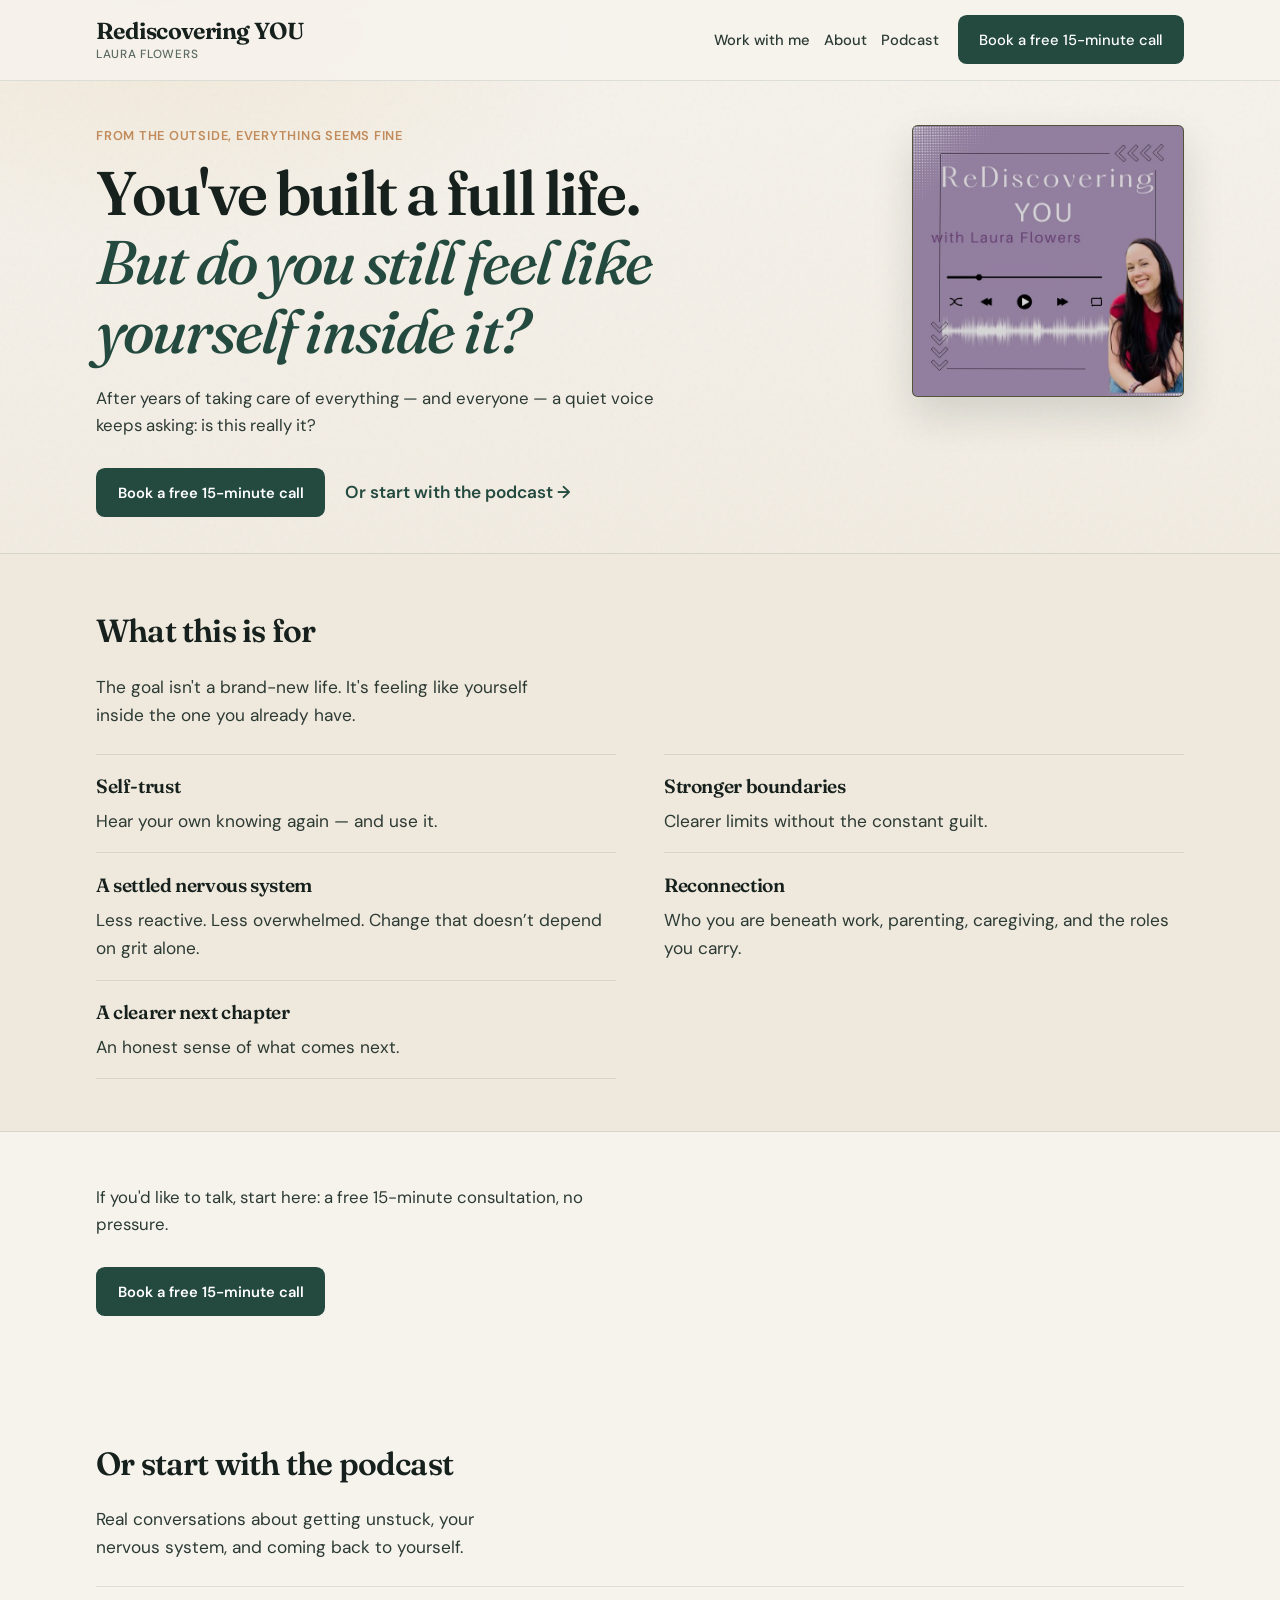
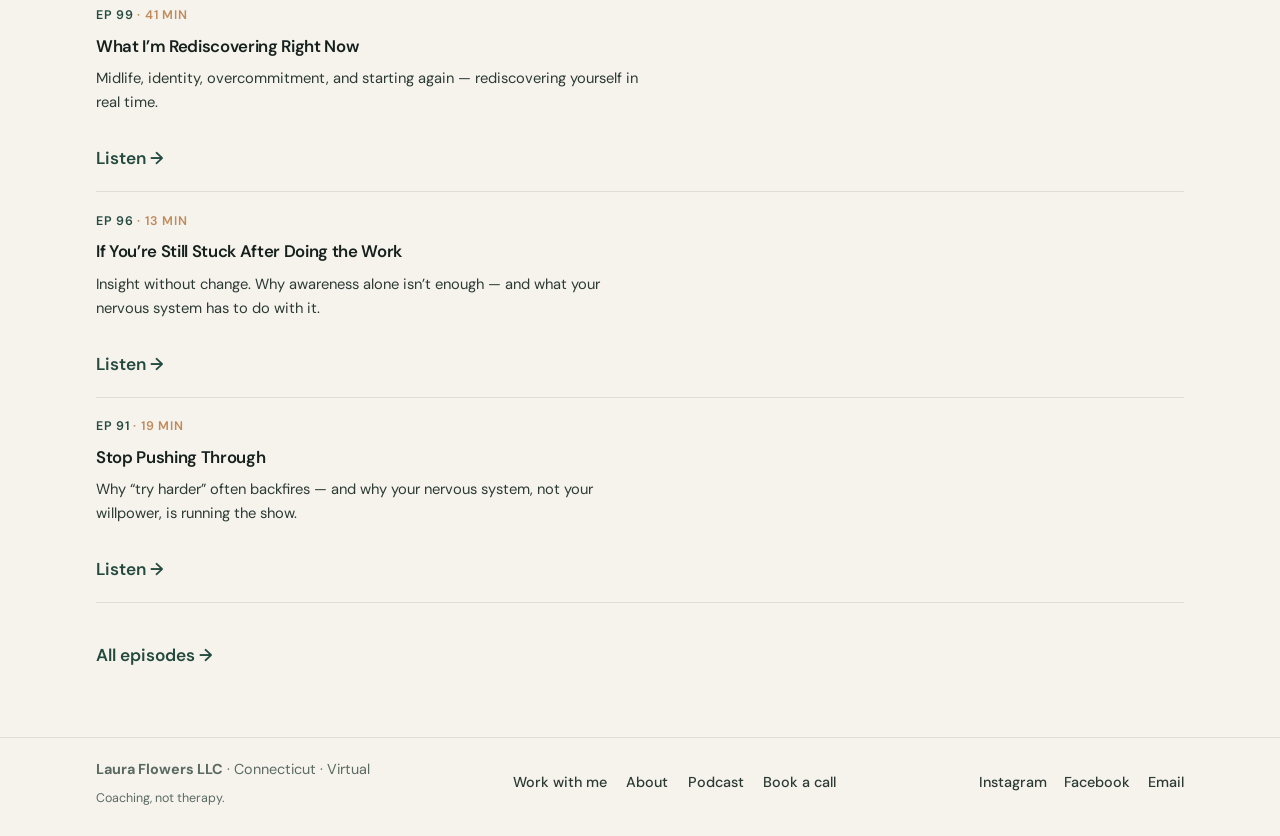
==== commit 34b90beb: "Professional polish: page metadata, skip links, consistent footers, copy pass Structure: - Unique me" ====
--- a/index.html
+++ b/index.html
@@ -4,17 +4,23 @@
   <meta charset="utf-8" />
   <meta name="viewport" content="width=device-width, initial-scale=1" />
   <title>Rediscovering YOU with Laura Flowers</title>
-  <meta name="description" content="Coaching with Laura Flowers for women with full lives who have lost connection with themselves. Free fifteen-minute call." />
+  <meta name="description" content="Coaching for women who have built full lives but lost touch with themselves. Nervous-system-informed coaching, Reiki, and retreats with Laura Flowers. Start with a free 15-minute call." />
   <meta name="robots" content="noindex, nofollow" />
+  <meta name="theme-color" content="#f6f3ed" />
   <meta property="og:title" content="Rediscovering YOU with Laura Flowers" />
   <meta property="og:description" content="You've built a full life. But do you still feel like yourself inside it?" />
   <meta property="og:type" content="website" />
+  <meta name="twitter:card" content="summary" />
+  <link rel="icon" href="assets/favicon.svg" type="image/svg+xml" />
+  <link rel="icon" href="assets/favicon-32.png" sizes="32x32" type="image/png" />
+  <link rel="apple-touch-icon" href="assets/apple-touch-icon.png" />
   <link rel="preconnect" href="https://fonts.googleapis.com" />
   <link rel="preconnect" href="https://fonts.gstatic.com" crossorigin />
   <link href="https://fonts.googleapis.com/css2?family=DM+Sans:opsz,wght@9..40,400;9..40,500;9..40,600;9..40,700&family=Fraunces:opsz,wght@9..144,500;9..144,600;9..144,700&display=swap" rel="stylesheet" />
   <link rel="stylesheet" href="css/styles.css" />
 </head>
-<body class="page-home is-quiet">
+<body class="page-home">
+  <a class="skip-link" href="#main">Skip to content</a>
   <header class="site-header">
     <div class="wrap inner">
       <a class="brand" href="index.html">Rediscovering YOU<small>Laura Flowers</small></a>
@@ -33,13 +39,13 @@
     </div>
   </header>
 
-  <main>
+  <main id="main">
     <section class="hero hero-home">
       <div class="hero-grid">
         <div class="hero-content">
           <p class="hero-kicker">From the outside, everything seems fine</p>
-          <h1 class="hero-full-life">You've built a full life.<br /><em>But do you still feel like yourself inside&nbsp;it?</em></h1>
-          <p class="lede">Years of taking care of everything and everyone. Inside, a quiet voice keeps asking if this is really it.</p>
+          <h1 class="hero-full-life">You've built a full life.<br /><em>But do you still feel like yourself inside it?</em></h1>
+          <p class="lede">After years of taking care of everything — and everyone — a quiet voice keeps asking: is this really it?</p>
           <div class="btn-row">
             <a class="btn" href="book.html">Book a free 15-minute call</a>
             <a class="text-link" href="podcast.html">Or start with the podcast →</a>
@@ -47,7 +53,7 @@
         </div>
         <aside class="hero-visual">
           <figure class="cover-frame sleeve">
-            <img src="assets/podcast-cover.jpg" width="600" height="600" alt="Rediscovering YOU podcast artwork" />
+            <img src="assets/podcast-cover.jpg" width="600" height="600" alt="Rediscovering YOU podcast artwork" fetchpriority="high" decoding="async" />
           </figure>
         </aside>
       </div>
@@ -56,7 +62,7 @@
     <section class="section-tight band-mist">
       <div class="wrap wrap-letter">
         <h2>What this is for</h2>
-        <p class="section-intro">Trust yourself again. Hold a boundary without drowning in guilt. A nervous system that can actually change — not just understand.</p>
+        <p class="section-intro">The goal isn't a brand-new life. It's feeling like yourself inside the one you already have.</p>
         <ul class="outcomes-letter">
           <li>
             <h3>Self-trust</h3>
@@ -76,7 +82,7 @@
           </li>
           <li>
             <h3>A clearer next chapter</h3>
-            <p>A sense of what comes next that feels honest.</p>
+            <p>An honest sense of what comes next.</p>
           </li>
         </ul>
       </div>
@@ -84,7 +90,7 @@
 
     <section class="section-tight">
       <div class="wrap wrap-letter">
-        <p class="costa-line">If you want to talk, that’s the door: a free 15-minute consultation.</p>
+        <p class="cta-line">If you'd like to talk, start here: a free 15-minute consultation, no pressure.</p>
         <p class="btn-row"><a class="btn" href="book.html">Book a free 15-minute call</a></p>
       </div>
     </section>
@@ -92,7 +98,7 @@
     <section class="section-tight" id="listen">
       <div class="wrap wrap-letter">
         <h2>Or start with the podcast</h2>
-        <p class="section-intro">Getting unstuck. Your nervous system. Coming back to yourself.</p>
+        <p class="section-intro">Real conversations about getting unstuck, your nervous system, and coming back to yourself.</p>
         <ul class="ep-rows">
           <li>
             <span class="ep-meta"><span class="ep-num">Ep 99</span> · 41 min</span>
@@ -120,15 +126,22 @@
 
   </main>
 
-  <footer class="site-footer compact">
+  <footer class="site-footer">
     <div class="wrap inner">
       <div class="footer-meta">
-        <span><strong>Laura Flowers LLC</strong> · Connecticut · virtual</span>
-        <p class="ethics-line">Coaching, not therapy. · Keep rediscovering you.</p>
+        <span><strong>Laura Flowers LLC</strong> · Connecticut · Virtual</span>
+        <p class="ethics-line">Coaching, not therapy.</p>
       </div>
+      <nav aria-label="Footer">
+        <a href="work-with-me.html">Work with me</a>
+        <a href="about.html">About</a>
+        <a href="podcast.html">Podcast</a>
+        <a href="book.html">Book a call</a>
+      </nav>
       <div class="socials">
         <a href="https://www.instagram.com/laurajane23/" target="_blank" rel="noopener">Instagram</a>
         <a href="https://www.facebook.com/lauraflowersllc/" target="_blank" rel="noopener">Facebook</a>
+        <a href="mailto:laurajaneflowersllc@gmail.com">Email</a>
       </div>
     </div>
   </footer>
--- a/css/styles.css
+++ b/css/styles.css
@@ -1,18 +1,6 @@
-/* Rediscovering YOU — Quiet Expansive Ground
-   MoA design · voice pass · advanced CSS 2026-08-02 */
-
-/* Advanced #1: animatable custom props for conic border / mesh */
-@property --border-angle {
-  syntax: "<angle>";
-  inherits: false;
-  initial-value: 0deg;
-}
-
-@property --mesh-shift {
-  syntax: "<percentage>";
-  inherits: false;
-  initial-value: 20%;
-}
+/* Rediscovering YOU — quiet editorial theme
+   Consolidated 2026-08-24: single theme (former "is-quiet" overrides merged
+   into base), unused selectors from earlier design iterations removed. */
 
 :root {
   --bg: #f6f3ed;
@@ -27,20 +15,15 @@
   --mist: #e9efe9;
   --card: #fffcf7;
   --line: color-mix(in srgb, var(--forest) 12%, transparent);
-  --glass: rgba(255, 252, 247, 0.72);
   --shadow: 0 4px 6px rgba(22, 32, 28, 0.03), 0 18px 40px rgba(22, 32, 28, 0.07);
-  --shadow-lg: 0 12px 40px rgba(22, 32, 28, 0.12);
   --radius: 1.1rem;
-  --radius-pill: 999px;
+  --radius-sm: 0.55rem;
   --max: 40rem;
   --wide: 68rem;
   --gutter: 1.25rem;
   --font-display: "Fraunces", "Georgia", serif;
   --font-body: "DM Sans", system-ui, sans-serif;
   --ease: cubic-bezier(0.22, 1, 0.36, 1);
-  --space: clamp(1rem, 2.5vw, 1.75rem);
-  --border-angle: 0deg;
-  --mesh-shift: 20%;
 }
 
 *,
@@ -49,8 +32,10 @@
   box-sizing: border-box;
 }
 
-html {
-  scroll-behavior: smooth;
+@media (prefers-reduced-motion: no-preference) {
+  html {
+    scroll-behavior: smooth;
+  }
 }
 
 body {
@@ -61,10 +46,9 @@
   color: var(--ink);
   background: var(--bg);
   min-height: 100vh;
-  position: relative;
-}
-
-/* Atmosphere: soft mesh + grain */
+}
+
+/* Atmosphere: quiet warm gradient + grain */
 body::before {
   content: "";
   position: fixed;
@@ -72,17 +56,8 @@
   pointer-events: none;
   z-index: -2;
   background:
-    radial-gradient(ellipse 80% 60% at var(--mesh-shift) 8%, color-mix(in srgb, var(--gold) 32%, transparent) 0%, transparent 55%),
-    radial-gradient(ellipse 70% 50% at calc(100% - var(--mesh-shift)) 18%, color-mix(in srgb, var(--forest) 16%, transparent) 0%, transparent 50%),
-    radial-gradient(ellipse 60% 45% at 70% 90%, color-mix(in srgb, var(--clay) 14%, transparent) 0%, transparent 55%),
-    linear-gradient(165deg, var(--bg) 0%, var(--bg-deep) 48%, var(--mist) 100%);
-  animation: mesh-drift 18s var(--ease) infinite alternate;
-}
-
-@keyframes mesh-drift {
-  to {
-    --mesh-shift: 42%;
-  }
+    radial-gradient(ellipse 70% 50% at 12% 0%, color-mix(in srgb, var(--gold) 18%, transparent) 0%, transparent 55%),
+    linear-gradient(180deg, var(--bg) 0%, var(--bg-deep) 100%);
 }
 
 body::after {
@@ -112,42 +87,48 @@
   color: var(--deep);
 }
 
+::selection {
+  background: color-mix(in srgb, var(--gold) 45%, transparent);
+}
+
+:focus-visible {
+  outline: 2px solid var(--clay);
+  outline-offset: 3px;
+}
+
+section[id] {
+  scroll-margin-top: 5.5rem;
+}
+
 /* Layout */
 .wrap {
   width: min(100% - (2 * var(--gutter)), var(--wide));
   margin-inline: auto;
 }
 
-.wrap-narrow {
+.wrap-letter {
   width: min(100% - 2.25rem, var(--max));
   margin-inline: auto;
 }
 
-/* Demo banner */
-.demo-banner {
-  background: linear-gradient(90deg, var(--deep), var(--forest));
-  color: color-mix(in srgb, #fff 92%, var(--gold));
-  font-size: 0.78rem;
-  font-weight: 500;
-  letter-spacing: 0.04em;
-  text-align: center;
-  padding: 0.55rem 1rem;
-}
-
-.demo-banner a {
-  color: #fff;
-  font-weight: 600;
-}
-
-/* Header — glass */
+.wrap-letter.offer-letter {
+  width: min(100% - 2.25rem, 44rem);
+  max-width: 44rem;
+}
+
+/* Header */
 .site-header {
   position: sticky;
   top: 0;
   z-index: 40;
   border-bottom: 1px solid var(--line);
-  background: var(--glass);
-  backdrop-filter: blur(16px) saturate(1.35);
-  -webkit-backdrop-filter: blur(16px) saturate(1.35);
+  background: color-mix(in srgb, var(--bg) 88%, transparent);
+  backdrop-filter: blur(10px);
+  -webkit-backdrop-filter: blur(10px);
+}
+
+.site-header.is-scrolled {
+  box-shadow: 0 8px 28px rgba(22, 32, 28, 0.08);
 }
 
 .site-header .inner {
@@ -187,22 +168,6 @@
   align-items: center;
 }
 
-@media (max-width: 520px) {
-  .site-header .inner {
-    gap: 0.65rem 1rem;
-  }
-
-  .nav {
-    width: 100%;
-    justify-content: flex-end;
-    gap: 0.4rem 0.7rem;
-  }
-
-  .nav .btn {
-    margin-left: 0;
-  }
-}
-
 .nav a {
   text-decoration: none;
   color: var(--ink-soft);
@@ -218,1574 +183,6 @@
 .nav .btn {
   margin-left: 0.35rem;
 }
-
-/* Buttons */
-.btn {
-  display: inline-flex;
-  align-items: center;
-  justify-content: center;
-  gap: 0.4rem;
-  background: linear-gradient(145deg, var(--forest) 0%, var(--deep) 100%);
-  color: #fff !important;
-  text-decoration: none !important;
-  font-family: var(--font-body);
-  font-weight: 600;
-  font-size: 0.92rem;
-  padding: 0.78rem 1.35rem;
-  border-radius: var(--radius-pill);
-  border: 1px solid color-mix(in srgb, var(--gold) 35%, transparent);
-  box-shadow: 0 2px 0 color-mix(in srgb, var(--deep) 40%, transparent), 0 10px 24px rgba(22, 48, 42, 0.18);
-  cursor: pointer;
-  transition: transform 0.25s var(--ease), box-shadow 0.25s var(--ease), filter 0.2s ease;
-}
-
-.btn:hover {
-  transform: translateY(-2px);
-  box-shadow: 0 4px 0 color-mix(in srgb, var(--deep) 30%, transparent), 0 16px 32px rgba(22, 48, 42, 0.22);
-  filter: brightness(1.05);
-  color: #fff !important;
-}
-
-.btn-secondary {
-  background: transparent;
-  color: var(--forest) !important;
-  border: 1.5px solid color-mix(in srgb, var(--forest) 45%, transparent);
-  box-shadow: none;
-}
-
-.btn-secondary:hover {
-  background: color-mix(in srgb, var(--mist) 80%, white);
-  color: var(--deep) !important;
-  box-shadow: none;
-  filter: none;
-}
-
-.btn-row {
-  display: flex;
-  flex-wrap: wrap;
-  gap: 0.85rem 1.25rem;
-  align-items: center;
-  margin-top: 1.75rem;
-}
-
-.btn-row .text-link {
-  margin-top: 0;
-}
-
-/* Hero */
-.hero {
-  position: relative;
-  padding: clamp(2.75rem, 6vw, 5rem) 0 clamp(2.5rem, 5vw, 4rem);
-  overflow: hidden;
-}
-
-.hero::before {
-  content: "";
-  position: absolute;
-  width: min(52vw, 28rem);
-  height: min(52vw, 28rem);
-  right: -8%;
-  top: 10%;
-  border-radius: 42% 58% 55% 45% / 48% 42% 58% 52%;
-  background:
-    radial-gradient(circle at 35% 35%, color-mix(in srgb, var(--gold) 40%, transparent), transparent 55%),
-    radial-gradient(circle at 70% 60%, color-mix(in srgb, var(--forest) 22%, transparent), transparent 60%);
-  opacity: 0.85;
-  pointer-events: none;
-  animation: float-blob 14s ease-in-out infinite alternate;
-}
-
-@keyframes float-blob {
-  from { transform: translate(0, 0) rotate(0deg); }
-  to { transform: translate(-3%, 4%) rotate(6deg); }
-}
-
-.hero > .wrap,
-.hero > .wrap-narrow {
-  position: relative;
-  z-index: 1;
-}
-
-.hero-kicker {
-  font-size: 0.8rem;
-  font-weight: 600;
-  letter-spacing: 0.12em;
-  text-transform: uppercase;
-  color: var(--clay);
-  margin: 0 0 0.85rem;
-  animation: fade-up 0.7s var(--ease) both;
-}
-
-.hero-rule {
-  width: 2.75rem;
-  height: 2px;
-  background: linear-gradient(90deg, var(--gold), color-mix(in srgb, var(--clay) 40%, transparent));
-  border: none;
-  margin: 0 0 1.15rem;
-  animation: fade-up 0.7s var(--ease) 0.05s both;
-}
-
-.hero h1 {
-  font-family: var(--font-display);
-  font-size: clamp(2.35rem, 5.5vw, 3.85rem);
-  font-weight: 600;
-  line-height: 1.12;
-  letter-spacing: -0.03em;
-  margin: 0 0 1.15rem;
-  max-width: 14ch;
-  text-wrap: balance;
-  color: var(--ink);
-  animation: fade-up 0.75s var(--ease) 0.1s both;
-}
-
-.hero .lede {
-  font-size: clamp(1.05rem, 1.2vw + 0.9rem, 1.22rem);
-  color: var(--ink-soft);
-  max-width: 36ch;
-  margin: 0;
-  font-weight: 400;
-  animation: fade-up 0.75s var(--ease) 0.18s both;
-}
-
-.hero .btn-row {
-  animation: fade-up 0.75s var(--ease) 0.26s both;
-}
-
-@keyframes fade-up {
-  from {
-    opacity: 0;
-    transform: translateY(14px);
-  }
-  to {
-    opacity: 1;
-    transform: translateY(0);
-  }
-}
-
-/* Sections */
-section {
-  padding: clamp(2.25rem, 4vw, 3.5rem) 0;
-}
-
-section.band {
-  background: color-mix(in srgb, var(--card) 88%, var(--mist));
-  border-block: 1px solid var(--line);
-  box-shadow: inset 0 1px 0 rgba(255, 255, 255, 0.6);
-}
-
-h2 {
-  font-family: var(--font-display);
-  font-size: clamp(1.55rem, 2.5vw, 2rem);
-  font-weight: 600;
-  letter-spacing: -0.025em;
-  margin: 0 0 0.9rem;
-  color: var(--ink);
-  text-wrap: balance;
-}
-
-h3 {
-  font-family: var(--font-display);
-  font-size: 1.2rem;
-  font-weight: 600;
-  margin: 0 0 0.45rem;
-  letter-spacing: -0.02em;
-}
-
-.muted {
-  color: var(--muted);
-}
-
-.prose p {
-  margin: 0 0 1rem;
-  color: var(--ink-soft);
-}
-
-.prose p:last-child {
-  margin-bottom: 0;
-}
-
-/* Bento / cards */
-.grid-2 {
-  display: grid;
-  gap: 1.15rem;
-  grid-template-columns: 1fr;
-}
-
-@media (min-width: 760px) {
-  .grid-2 {
-    grid-template-columns: 1.35fr 1fr;
-    grid-auto-rows: 1fr;
-  }
-
-  .grid-2.bento .card.featured {
-    grid-column: 1 / -1;
-    display: grid;
-    grid-template-columns: 1.2fr 1fr;
-    gap: 1.25rem 2rem;
-    align-items: center;
-  }
-
-  .grid-2.bento .card.featured .card-body {
-    max-width: 36ch;
-  }
-}
-
-.grid-offers {
-  display: grid;
-  gap: 1.15rem;
-  grid-template-columns: 1fr;
-}
-
-@media (min-width: 800px) {
-  .grid-offers {
-    grid-template-columns: repeat(3, 1fr);
-  }
-
-  .grid-offers .card.featured {
-    grid-column: span 2;
-  }
-}
-
-.card {
-  --card-pad: 1.5rem;
-  background: var(--card);
-  border: 1px solid var(--line);
-  border-radius: var(--radius);
-  padding: var(--card-pad);
-  box-shadow: var(--shadow);
-  transition: transform 0.3s var(--ease), box-shadow 0.3s var(--ease), border-color 0.2s ease;
-  position: relative;
-  overflow: hidden;
-  /* Advanced #2: container queries for card density */
-  container-type: inline-size;
-  container-name: card;
-}
-
-.card::before {
-  content: "";
-  position: absolute;
-  inset: 0 0 auto 0;
-  height: 3px;
-  background: linear-gradient(90deg, var(--forest), var(--gold));
-  opacity: 0;
-  transition: opacity 0.25s ease;
-}
-
-.card:hover {
-  transform: translateY(-5px);
-  box-shadow: var(--shadow-lg);
-  border-color: color-mix(in srgb, var(--forest) 22%, transparent);
-}
-
-.card:hover::before {
-  opacity: 1;
-}
-
-/* Featured: animated conic border via @property */
-.card.featured {
-  border: none;
-  background:
-    linear-gradient(var(--card), var(--card)) padding-box,
-    conic-gradient(
-      from var(--border-angle),
-      var(--forest),
-      var(--gold),
-      var(--clay),
-      var(--mist),
-      var(--forest)
-    ) border-box;
-  border: 1.5px solid transparent;
-  animation: border-spin 8s linear infinite;
-}
-
-.card.featured::before {
-  display: none;
-}
-
-@keyframes border-spin {
-  to {
-    --border-angle: 360deg;
-  }
-}
-
-@container card (min-width: 22rem) {
-  .card.featured .btn-row {
-    margin-top: 1.25rem;
-  }
-}
-
-/* Scroll-driven reveal (modern browsers; graceful no-op elsewhere) */
-@supports (animation-timeline: view()) {
-  .reveal {
-    animation: fade-up linear both;
-    animation-timeline: view();
-    animation-range: entry 0% cover 28%;
-  }
-}
-
-@supports not (animation-timeline: view()) {
-  .reveal {
-    animation: fade-up 0.7s var(--ease) both;
-  }
-}
-
-/* Split “who for” layout */
-.who-split {
-  display: grid;
-  gap: 1.75rem 3rem;
-  align-items: start;
-}
-
-@media (min-width: 860px) {
-  .who-split {
-    grid-template-columns: minmax(10rem, 0.85fr) 1.4fr;
-  }
-
-  .who-split .who-label {
-    position: sticky;
-    top: 6.5rem;
-  }
-}
-
-.who-label .eyebrow {
-  font-size: 0.75rem;
-  font-weight: 700;
-  letter-spacing: 0.14em;
-  text-transform: uppercase;
-  color: var(--clay);
-  margin: 0 0 0.65rem;
-}
-
-.who-label h2 {
-  margin: 0;
-  max-width: 12ch;
-}
-
-/* Spot visual interest: soft panel */
-.spot-panel {
-  position: relative;
-  border-radius: calc(var(--radius) + 0.35rem);
-  padding: clamp(1.35rem, 3vw, 2rem);
-  background:
-    radial-gradient(ellipse 80% 70% at 100% 0%, color-mix(in srgb, var(--gold) 22%, transparent), transparent 55%),
-    linear-gradient(160deg, var(--card), color-mix(in srgb, var(--mist) 55%, white));
-  border: 1px solid var(--line);
-  box-shadow: var(--shadow);
-  overflow: hidden;
-}
-
-.spot-panel::after {
-  content: "";
-  position: absolute;
-  width: 9rem;
-  height: 9rem;
-  right: -2rem;
-  bottom: -2.5rem;
-  border-radius: 40% 60% 55% 45%;
-  background: radial-gradient(circle at 30% 30%, color-mix(in srgb, var(--forest) 25%, transparent), transparent 70%);
-  pointer-events: none;
-}
-
-.card .tag {
-  display: inline-block;
-  font-size: 0.7rem;
-  font-weight: 700;
-  text-transform: uppercase;
-  letter-spacing: 0.1em;
-  color: var(--clay);
-  margin-bottom: 0.55rem;
-}
-
-.card p {
-  color: var(--ink-soft);
-  margin: 0 0 0.75rem;
-}
-
-.card ul {
-  margin: 0.5rem 0 0;
-  padding-left: 1.15rem;
-  color: var(--ink-soft);
-}
-
-.card li {
-  margin-bottom: 0.35rem;
-}
-
-/* Lists */
-.check-list {
-  list-style: none;
-  padding: 0;
-  margin: 1.1rem 0 0;
-}
-
-.check-list li {
-  padding-left: 1.65rem;
-  position: relative;
-  margin-bottom: 0.65rem;
-  color: var(--ink-soft);
-}
-
-.check-list li::before {
-  content: "";
-  position: absolute;
-  left: 0.15rem;
-  top: 0.55rem;
-  width: 0.55rem;
-  height: 0.55rem;
-  border-radius: 50%;
-  background: linear-gradient(135deg, var(--gold), var(--clay));
-  box-shadow: 0 0 0 3px color-mix(in srgb, var(--gold) 25%, transparent);
-}
-
-/* Notice */
-.notice {
-  background: color-mix(in srgb, var(--gold) 12%, var(--card));
-  border: 1px solid color-mix(in srgb, var(--clay) 28%, transparent);
-  border-radius: var(--radius);
-  padding: 1.1rem 1.25rem;
-  font-size: 0.95rem;
-  color: var(--ink-soft);
-}
-
-.notice strong {
-  color: var(--ink);
-  font-family: var(--font-display);
-  font-weight: 600;
-}
-
-/* Podcast list */
-.ep-list {
-  list-style: none;
-  padding: 0;
-  margin: 1.25rem 0 0;
-}
-
-.ep-list li {
-  border-bottom: 1px solid var(--line);
-  padding: 1.15rem 0;
-  transition: padding-left 0.25s var(--ease);
-}
-
-.ep-list li:hover {
-  padding-left: 0.35rem;
-}
-
-.ep-list li:first-child {
-  padding-top: 0;
-}
-
-.ep-list strong {
-  display: block;
-  font-family: var(--font-display);
-  font-weight: 600;
-  color: var(--ink);
-  margin-bottom: 0.25rem;
-  font-size: 1.08rem;
-}
-
-/* Footer */
-.site-footer {
-  margin-top: 2rem;
-  padding: 2.5rem 0 2.75rem;
-  border-top: 1px solid var(--line);
-  font-size: 0.9rem;
-  color: var(--muted);
-  background: color-mix(in srgb, var(--deep) 4%, var(--bg));
-}
-
-.site-footer .inner {
-  display: grid;
-  gap: 1.35rem;
-}
-
-.site-footer nav {
-  display: flex;
-  flex-wrap: wrap;
-  gap: 0.75rem 1.2rem;
-}
-
-.site-footer a {
-  color: var(--ink-soft);
-  text-decoration: none;
-  font-weight: 500;
-}
-
-.site-footer a:hover {
-  color: var(--forest);
-}
-
-.socials {
-  display: flex;
-  flex-wrap: wrap;
-  gap: 0.75rem 1.1rem;
-}
-
-/* Book page emphasis */
-.book-panel {
-  background: var(--card);
-  border: 1px solid var(--line);
-  border-radius: calc(var(--radius) + 4px);
-  padding: clamp(1.5rem, 4vw, 2.25rem);
-  box-shadow: var(--shadow);
-  position: relative;
-  overflow: visible;
-}
-
-.book-panel::after {
-  content: "";
-  position: absolute;
-  width: 12rem;
-  height: 12rem;
-  right: -3rem;
-  bottom: -3rem;
-  border-radius: 50%;
-  background: radial-gradient(circle, color-mix(in srgb, var(--gold) 35%, transparent), transparent 70%);
-  pointer-events: none;
-}
-
-/* Utility */
-.mt-0 { margin-top: 0; }
-.mb-0 { margin-bottom: 0; }
-
-.section-intro {
-  max-width: 36ch;
-  color: var(--ink-soft);
-  margin: 0 0 1.5rem;
-}
-
-/* —— Home markup extras (Cursor partial + MoA polish) —— */
-.site-header.is-scrolled {
-  box-shadow: 0 8px 28px rgba(22, 32, 28, 0.08);
-}
-
-.hero-home {
-  min-height: min(78vh, 40rem);
-  display: flex;
-  align-items: center;
-  padding-block: clamp(3rem, 8vw, 6rem);
-}
-
-.hero-home .hero-bg {
-  position: absolute;
-  inset: 0;
-  z-index: 0;
-  background:
-    radial-gradient(ellipse 55% 70% at 85% 35%, color-mix(in srgb, var(--gold) 32%, transparent) 0%, transparent 58%),
-    radial-gradient(ellipse 45% 55% at 10% 70%, color-mix(in srgb, var(--forest) 18%, transparent) 0%, transparent 55%),
-    linear-gradient(120deg, color-mix(in srgb, var(--deep) 6%, transparent) 0%, transparent 45%);
-  pointer-events: none;
-}
-
-.hero-home .hero-inner {
-  position: relative;
-  z-index: 1;
-  width: 100%;
-}
-
-.hero-content {
-  max-width: 36rem;
-}
-
-.hero-rule {
-  display: block;
-  width: 2.75rem;
-  height: 2px;
-  background: linear-gradient(90deg, var(--gold), color-mix(in srgb, var(--clay) 40%, transparent));
-  margin: 0 0 1.15rem;
-  border: none;
-  padding: 0;
-}
-
-.btn-glass {
-  background: color-mix(in srgb, var(--card) 55%, transparent) !important;
-  color: var(--deep) !important;
-  border: 1px solid color-mix(in srgb, var(--gold) 50%, white);
-  backdrop-filter: blur(12px);
-  -webkit-backdrop-filter: blur(12px);
-  box-shadow: 0 8px 28px rgba(22, 32, 28, 0.1);
-}
-
-.btn-glass:hover {
-  background: var(--card) !important;
-  color: var(--forest) !important;
-  filter: none;
-}
-
-.fade-up {
-  animation: fade-up 0.75s var(--ease) both;
-}
-
-.fade-up-1 { animation-delay: 0.08s; }
-.fade-up-2 { animation-delay: 0.14s; }
-.fade-up-3 { animation-delay: 0.2s; }
-.fade-up-4 { animation-delay: 0.28s; }
-
-.section-offers {
-  padding: clamp(2.5rem, 5vw, 4rem) 0;
-}
-
-.section-head {
-  margin-bottom: 1.35rem;
-}
-
-.section-head h2 {
-  margin-bottom: 0.35rem;
-}
-
-.bento-grid {
-  display: grid;
-  gap: 1.15rem;
-  grid-template-columns: 1fr;
-}
-
-@media (min-width: 800px) {
-  .bento-grid {
-    grid-template-columns: 1.4fr 1fr;
-    align-items: stretch;
-  }
-
-  .bento-grid .card.featured {
-    min-height: 100%;
-  }
-}
-
-.band-mist {
-  background:
-    linear-gradient(180deg, color-mix(in srgb, var(--mist) 70%, white), color-mix(in srgb, var(--card) 90%, var(--mist)));
-  border-block: 1px solid var(--line);
-  padding: clamp(2.25rem, 4vw, 3.5rem) 0;
-}
-
-.footer-brand strong {
-  font-family: var(--font-display);
-  font-weight: 600;
-  color: var(--ink);
-  font-size: 1.05rem;
-}
-
-.footer-note {
-  font-size: 0.82rem;
-  opacity: 0.85;
-}
-
-/* ——— Tight / punchy layout system (anti-wordy pass) ——— */
-.hero h1 em {
-  font-style: italic;
-  font-weight: 500;
-  color: color-mix(in srgb, var(--forest) 85%, var(--clay));
-}
-
-.hero-home h1 {
-  font-size: clamp(3rem, 9vw, 5.25rem);
-  max-width: 10ch;
-  line-height: 0.98;
-  letter-spacing: -0.04em;
-}
-
-.hero-grid {
-  display: grid;
-  gap: 2rem;
-  align-items: start;
-  width: min(100% - (2 * var(--gutter)), var(--wide));
-  margin-inline: auto;
-  position: relative;
-  z-index: 1;
-}
-
-@media (min-width: 900px) {
-  .hero-grid {
-    grid-template-columns: 1.3fr 0.85fr;
-    gap: 3rem;
-  }
-}
-
-.hero-card {
-  background: var(--card);
-  border: 1px solid var(--line);
-  border-radius: var(--radius);
-  padding: 1.35rem 1.4rem;
-  box-shadow: var(--shadow-lg);
-  position: relative;
-}
-
-.hero-card::before {
-  content: "";
-  position: absolute;
-  inset: -1px;
-  border-radius: inherit;
-  padding: 1.5px;
-  background: conic-gradient(from var(--border-angle), var(--forest), var(--gold), var(--clay), var(--forest));
-  -webkit-mask: linear-gradient(#fff 0 0) content-box, linear-gradient(#fff 0 0);
-  mask: linear-gradient(#fff 0 0) content-box, linear-gradient(#fff 0 0);
-  -webkit-mask-composite: xor;
-  mask-composite: exclude;
-  animation: border-spin 10s linear infinite;
-  pointer-events: none;
-}
-
-.hero-card-label {
-  font-size: 0.72rem;
-  font-weight: 700;
-  letter-spacing: 0.14em;
-  text-transform: uppercase;
-  color: var(--clay);
-  margin: 0 0 0.85rem;
-}
-
-.chip-list {
-  list-style: none;
-  margin: 0;
-  padding: 0;
-  display: flex;
-  flex-direction: column;
-  gap: 0.55rem;
-}
-
-.chip-list li {
-  background: color-mix(in srgb, var(--mist) 70%, white);
-  border: 1px solid var(--line);
-  border-radius: var(--radius-pill);
-  padding: 0.55rem 0.95rem;
-  font-size: 0.92rem;
-  font-weight: 500;
-  color: var(--ink-soft);
-}
-
-.chip-list.horizontal {
-  flex-direction: row;
-  flex-wrap: wrap;
-  margin: 1.25rem 0;
-}
-
-.text-link {
-  display: inline-block;
-  margin-top: 1.1rem;
-  font-weight: 600;
-  text-decoration: none;
-  color: var(--forest);
-}
-
-.text-link:hover {
-  color: var(--deep);
-}
-
-.lede.big {
-  font-size: clamp(1.2rem, 2.5vw, 1.45rem);
-  max-width: 28ch;
-}
-
-.short {
-  color: var(--ink-soft);
-  max-width: 32ch;
-  margin: 0.5rem 0 0;
-  font-size: 1.02rem;
-}
-
-/* Marquee — motion without more copy */
-.marquee {
-  overflow: hidden;
-  border-block: 1px solid var(--line);
-  background: color-mix(in srgb, var(--deep) 92%, black);
-  color: color-mix(in srgb, #fff 88%, var(--gold));
-  padding: 0.85rem 0;
-  mask-image: linear-gradient(90deg, transparent, #000 8%, #000 92%, transparent);
-}
-
-.marquee-track {
-  display: flex;
-  gap: 1.25rem;
-  width: max-content;
-  font-family: var(--font-display);
-  font-size: clamp(1.1rem, 2vw, 1.35rem);
-  font-weight: 500;
-  letter-spacing: -0.02em;
-  animation: marquee 32s linear infinite;
-}
-
-.marquee-track span {
-  white-space: nowrap;
-  opacity: 0.92;
-}
-
-@keyframes marquee {
-  to { transform: translateX(-50%); }
-}
-
-/* Dark contrast band — breaks beige monotony */
-.strip-dark {
-  background:
-    radial-gradient(ellipse 60% 80% at 90% 20%, color-mix(in srgb, var(--gold) 22%, transparent), transparent 55%),
-    linear-gradient(145deg, var(--deep) 0%, #0f1c18 55%, var(--forest) 130%);
-  color: #eef4f1;
-  padding: clamp(2.5rem, 6vw, 4rem) 0;
-}
-
-.strip-dark h2 {
-  color: #fff;
-  font-size: clamp(1.5rem, 3vw, 2rem);
-  margin: 0 0 0.4rem;
-}
-
-.strip-dark p {
-  margin: 0;
-  color: color-mix(in srgb, #fff 72%, var(--gold));
-  font-size: 0.98rem;
-  max-width: 22ch;
-}
-
-.strip-grid {
-  display: grid;
-  gap: 1.75rem;
-  grid-template-columns: 1fr;
-}
-
-@media (min-width: 760px) {
-  .strip-grid {
-    grid-template-columns: repeat(3, 1fr);
-    gap: 2rem;
-  }
-}
-
-.num {
-  font-family: var(--font-display);
-  font-size: 0.85rem;
-  letter-spacing: 0.16em;
-  color: var(--gold);
-  margin: 0 0 0.5rem;
-  font-weight: 600;
-}
-
-.strip-cta {
-  margin-top: 2rem;
-}
-
-.strip-band-row {
-  display: flex;
-  flex-wrap: wrap;
-  align-items: center;
-  justify-content: space-between;
-  gap: 1rem 1.5rem;
-}
-
-.strip-band-line {
-  margin: 0;
-  font-family: var(--font-display);
-  font-size: clamp(1.15rem, 2.5vw, 1.45rem);
-  font-weight: 500;
-  color: #fff;
-  max-width: 28ch;
-  line-height: 1.3;
-}
-
-/* Aliases used in HTML (swarm markup) */
-.strip-dark.slim {
-  padding: 1.75rem 0;
-}
-.strip-dark.slim .strip-one {
-  display: flex;
-  flex-wrap: wrap;
-  align-items: center;
-  justify-content: space-between;
-  gap: 1rem;
-}
-.strip-dark.slim .strip-one p {
-  max-width: none;
-  margin: 0;
-  font-family: var(--font-display);
-  font-size: clamp(1.15rem, 2.5vw, 1.45rem);
-  color: #fff;
-}
-
-.strip-dark.strip-band-slim {
-  padding: clamp(1.75rem, 4vw, 2.5rem) 0;
-}
-
-.btn-on-dark {
-  background: linear-gradient(145deg, var(--gold), var(--clay));
-  color: var(--deep) !important;
-  border-color: transparent;
-  box-shadow: 0 10px 28px rgba(0, 0, 0, 0.25);
-}
-
-.btn-on-dark:hover {
-  filter: brightness(1.06);
-  color: var(--deep) !important;
-}
-
-.btn-lg {
-  width: 100%;
-  padding: 1rem 1.4rem;
-  font-size: 1.02rem;
-  text-align: center;
-}
-
-.section-tight {
-  padding: clamp(2rem, 5vw, 3.25rem) 0;
-}
-
-.podcast-row {
-  display: flex;
-  flex-wrap: wrap;
-  align-items: end;
-  justify-content: space-between;
-  gap: 1.25rem 2rem;
-  padding: 1.5rem;
-  border-radius: var(--radius);
-  background: var(--card);
-  border: 1px solid var(--line);
-  box-shadow: var(--shadow);
-}
-
-.podcast-row h2 {
-  margin: 0.25rem 0 0.35rem;
-  font-size: clamp(1.6rem, 3vw, 2.2rem);
-}
-
-.legal-line {
-  font-size: 0.78rem;
-  color: var(--muted);
-  padding: 1.25rem 0 0.5rem;
-  letter-spacing: 0.02em;
-}
-
-.site-footer.compact {
-  margin-top: 1rem;
-  padding: 1.25rem 0 1.75rem;
-  background: transparent;
-}
-
-.site-footer.compact .inner {
-  display: flex;
-  flex-wrap: wrap;
-  align-items: center;
-  justify-content: space-between;
-  gap: 0.75rem;
-}
-
-/* Work page stack */
-.hero-slim {
-  padding: clamp(2rem, 5vw, 3.25rem) 0 1.25rem;
-}
-
-.hero-slim h1 {
-  font-size: clamp(2.4rem, 6vw, 3.6rem);
-  max-width: 12ch;
-}
-
-.stack-cards {
-  display: grid;
-  gap: 0.85rem;
-}
-
-.stack-card {
-  display: block;
-  text-decoration: none;
-  color: inherit;
-  padding: 1.25rem 1.4rem;
-  border-radius: var(--radius);
-  background: var(--card);
-  border: 1px solid var(--line);
-  box-shadow: var(--shadow);
-  transition: transform 0.25s var(--ease), box-shadow 0.25s var(--ease);
-}
-
-a.stack-card:hover {
-  transform: translateX(6px);
-  box-shadow: var(--shadow-lg);
-}
-
-.stack-card.featured {
-  background:
-    linear-gradient(var(--card), var(--card)) padding-box,
-    conic-gradient(from var(--border-angle), var(--forest), var(--gold), var(--clay), var(--forest)) border-box;
-  border: 1.5px solid transparent;
-  animation: border-spin 9s linear infinite;
-}
-
-.stack-card h2 {
-  margin: 0.15rem 0 0.35rem;
-  font-size: 1.45rem;
-}
-
-.stack-card p {
-  margin: 0;
-  color: var(--muted);
-  font-size: 0.95rem;
-}
-
-/* Podcast themes */
-.theme-grid {
-  display: grid;
-  gap: 0.85rem;
-  grid-template-columns: 1fr 1fr;
-}
-
-@media (max-width: 560px) {
-  .theme-grid {
-    grid-template-columns: 1fr;
-  }
-}
-
-.theme-card {
-  padding: 1.25rem;
-  border-radius: var(--radius);
-  background: var(--card);
-  border: 1px solid var(--line);
-  min-height: 7.5rem;
-  transition: transform 0.25s var(--ease);
-}
-
-.theme-card:hover {
-  transform: translateY(-4px);
-}
-
-.theme-card h2 {
-  font-size: 1.25rem;
-  margin: 0 0 0.35rem;
-}
-
-.theme-card p {
-  margin: 0;
-  color: var(--muted);
-  font-size: 0.9rem;
-}
-
-/* Book */
-.hero-book {
-  padding: clamp(2.25rem, 6vw, 4rem) 0;
-}
-
-.book-layout {
-  display: grid;
-  gap: 2rem;
-  align-items: center;
-}
-
-@media (min-width: 800px) {
-  .book-layout {
-    grid-template-columns: 1.1fr 0.9fr;
-  }
-}
-
-.book-layout h1 {
-  font-size: clamp(2.6rem, 7vw, 4rem);
-  max-width: 10ch;
-}
-
-.tiny {
-  font-size: 0.78rem;
-  margin-top: 1rem;
-}
-
-.about-grid {
-  display: grid;
-  gap: 2rem;
-  align-items: center;
-}
-
-@media (min-width: 800px) {
-  .about-grid {
-    grid-template-columns: 1.15fr 0.85fr;
-    gap: 3rem;
-  }
-}
-
-.about-bio h1 {
-  font-size: clamp(2.8rem, 7vw, 4.2rem);
-  max-width: 12ch;
-}
-
-.portrait-abstract {
-  position: relative;
-  aspect-ratio: 4 / 5;
-  max-width: 20rem;
-  width: 100%;
-  margin-inline: auto;
-  border-radius: calc(var(--radius) + 0.5rem);
-  overflow: hidden;
-  background:
-    radial-gradient(ellipse 80% 70% at 30% 20%, color-mix(in srgb, var(--gold) 28%, transparent), transparent 55%),
-    linear-gradient(155deg, var(--deep) 0%, var(--forest) 55%, color-mix(in srgb, var(--deep) 80%, black) 100%);
-  box-shadow: var(--shadow-lg);
-}
-
-.portrait-shape {
-  position: absolute;
-  pointer-events: none;
-}
-
-.portrait-shape--1 {
-  width: 72%;
-  height: 78%;
-  left: 14%;
-  top: 10%;
-  border-radius: 48% 52% 44% 56% / 40% 46% 54% 60%;
-  background:
-    radial-gradient(circle at 38% 32%, color-mix(in srgb, var(--gold) 55%, transparent), transparent 52%),
-    radial-gradient(circle at 62% 68%, color-mix(in srgb, var(--clay) 35%, transparent), transparent 48%),
-    color-mix(in srgb, var(--forest) 70%, var(--clay));
-  opacity: 0.92;
-}
-
-.portrait-shape--2 {
-  width: 28%;
-  height: 22%;
-  right: 10%;
-  top: 18%;
-  border-radius: 55% 45% 50% 50%;
-  background: color-mix(in srgb, var(--gold) 75%, white);
-  opacity: 0.55;
-  filter: blur(0.5px);
-}
-
-.portrait-shape--3 {
-  width: 40%;
-  height: 32%;
-  left: 8%;
-  bottom: 6%;
-  border-radius: 60% 40% 55% 45% / 45% 55% 45% 55%;
-  background: radial-gradient(circle at 50% 50%, color-mix(in srgb, var(--gold) 40%, transparent), transparent 70%);
-  opacity: 0.7;
-}
-
-.portrait-shape--4 {
-  width: 18%;
-  height: 14%;
-  right: 22%;
-  bottom: 22%;
-  border-radius: 50%;
-  background: color-mix(in srgb, var(--mist) 30%, var(--gold));
-  opacity: 0.35;
-}
-
-/* Home hero taller, less prose */
-.page-home .hero-home {
-  min-height: min(72vh, 36rem);
-}
-
-.page-home .lede {
-  max-width: 28ch;
-  font-size: 1.08rem;
-}
-
-@media (prefers-reduced-motion: reduce) {
-  *,
-  *::before,
-  *::after {
-    animation: none !important;
-    transition: none !important;
-  }
-
-  body::before {
-    animation: none !important;
-  }
-
-  .card.featured,
-  .stack-card.featured,
-  .hero-card::before {
-    animation: none !important;
-  }
-
-  .card.featured {
-    border: 1.5px solid color-mix(in srgb, var(--forest) 22%, transparent);
-    background: var(--card);
-  }
-
-  .marquee-track {
-    animation: none !important;
-  }
-}
-
-a.theme-card {
-  text-decoration: none;
-  color: inherit;
-  display: block;
-  cursor: pointer;
-}
-a.theme-card:hover {
-  transform: translateY(-4px);
-  border-color: color-mix(in srgb, var(--forest) 25%, transparent);
-}
-
-/* ——— Demo v2: warmer personal pass ——— */
-
-/* Home full-life headline — longer than punchy 2-word hero */
-.hero-full-life,
-.page-home .hero-home h1.hero-full-life {
-  font-size: clamp(2.15rem, 5.2vw, 3.35rem);
-  max-width: 18ch;
-  line-height: 1.12;
-  letter-spacing: -0.03em;
-}
-
-.page-home .lede {
-  max-width: 38ch;
-  font-size: 1.05rem;
-}
-
-.strip-head {
-  margin-bottom: 1.75rem;
-}
-
-.strip-head h2 {
-  margin: 0.25rem 0 0;
-  max-width: 20ch;
-}
-
-.soft-future {
-  padding-top: 0;
-}
-
-.soft-line {
-  margin: 0;
-  text-align: center;
-  color: var(--muted);
-  font-size: 0.95rem;
-  line-height: 1.6;
-  max-width: 42ch;
-  margin-inline: auto;
-}
-
-/* Outcomes grid */
-.outcomes-grid {
-  list-style: none;
-  margin: 0;
-  padding: 0;
-  display: grid;
-  gap: 1rem;
-  grid-template-columns: 1fr;
-}
-
-@media (min-width: 640px) {
-  .outcomes-grid {
-    grid-template-columns: repeat(2, 1fr);
-  }
-}
-
-@media (min-width: 960px) {
-  .outcomes-grid {
-    grid-template-columns: repeat(3, 1fr);
-  }
-
-  .outcomes-grid > li:nth-child(4),
-  .outcomes-grid > li:nth-child(5) {
-    grid-column: span 1;
-  }
-}
-
-.outcomes-grid > li {
-  background: var(--card);
-  border: 1px solid var(--line);
-  border-radius: var(--radius);
-  padding: 1.25rem 1.35rem;
-  box-shadow: var(--shadow);
-  position: relative;
-  overflow: hidden;
-}
-
-.outcomes-grid > li::before {
-  content: "";
-  position: absolute;
-  left: 0;
-  top: 0;
-  bottom: 0;
-  width: 3px;
-  background: linear-gradient(180deg, var(--gold), var(--clay));
-  opacity: 0.85;
-}
-
-.outcomes-grid h3 {
-  margin: 0 0 0.4rem;
-  font-size: 1.15rem;
-}
-
-.outcomes-grid p {
-  margin: 0;
-  color: var(--ink-soft);
-  font-size: 0.95rem;
-}
-
-.outcomes-grid--compact {
-  grid-template-columns: 1fr;
-}
-
-@media (min-width: 700px) {
-  .outcomes-grid--compact {
-    grid-template-columns: repeat(2, 1fr);
-  }
-}
-
-@media (min-width: 960px) {
-  .outcomes-grid--compact {
-    grid-template-columns: repeat(4, 1fr);
-  }
-}
-
-/* About story */
-.about-story {
-  display: grid;
-  gap: 1.75rem;
-  max-width: 42rem;
-}
-
-.story-block h2 {
-  margin-bottom: 0.65rem;
-}
-
-.story-block p {
-  margin: 0;
-  color: var(--ink-soft);
-}
-
-.about-notice {
-  margin-top: 0.5rem;
-}
-
-.portrait-slot {
-  position: relative;
-  max-width: 20rem;
-  width: 100%;
-  margin-inline: auto;
-}
-
-.portrait-slot .portrait-abstract {
-  max-width: none;
-  width: 100%;
-  margin: 0;
-}
-
-.portrait-caption {
-  position: absolute;
-  left: 50%;
-  bottom: 1rem;
-  transform: translateX(-50%);
-  margin: 0;
-  padding: 0.35rem 0.85rem;
-  font-size: 0.72rem;
-  font-weight: 600;
-  letter-spacing: 0.1em;
-  text-transform: uppercase;
-  color: color-mix(in srgb, #fff 88%, var(--gold));
-  background: color-mix(in srgb, var(--deep) 55%, transparent);
-  border-radius: var(--radius-pill);
-  backdrop-filter: blur(8px);
-  -webkit-backdrop-filter: blur(8px);
-  pointer-events: none;
-  white-space: nowrap;
-}
-
-.book-panel-copy {
-  margin: 0 0 1.25rem;
-  color: var(--ink-soft);
-  font-size: 0.95rem;
-  position: relative;
-  z-index: 1;
-}
-
-.book-panel .btn {
-  position: relative;
-  z-index: 1;
-}
-
-/* Theme cards as filter buttons */
-button.theme-card {
-  font: inherit;
-  text-align: left;
-  cursor: pointer;
-  color: inherit;
-  width: 100%;
-  appearance: none;
-  -webkit-appearance: none;
-}
-
-button.theme-card.is-active {
-  border-color: color-mix(in srgb, var(--forest) 35%, transparent);
-  box-shadow: var(--shadow);
-  background:
-    linear-gradient(160deg, var(--card), color-mix(in srgb, var(--mist) 55%, white));
-}
-
-button.theme-card.is-active h2 {
-  color: var(--forest);
-}
-
-/* Episode controls + list */
-.episode-controls {
-  display: grid;
-  gap: 1rem;
-  margin-bottom: 1.25rem;
-}
-
-.episode-search {
-  width: 100%;
-  max-width: 28rem;
-  font-family: var(--font-body);
-  font-size: 1rem;
-  padding: 0.85rem 1.15rem;
-  border-radius: var(--radius-pill);
-  border: 1px solid var(--line);
-  background: var(--card);
-  color: var(--ink);
-  box-shadow: var(--shadow);
-  outline: none;
-  transition: border-color 0.2s ease, box-shadow 0.2s ease;
-}
-
-.episode-search::placeholder {
-  color: var(--muted);
-}
-
-.episode-search:focus {
-  border-color: color-mix(in srgb, var(--forest) 40%, transparent);
-  box-shadow: 0 0 0 3px color-mix(in srgb, var(--gold) 35%, transparent), var(--shadow);
-}
-
-.tag-chips {
-  display: flex;
-  flex-wrap: wrap;
-  gap: 0.45rem;
-}
-
-.tag-chip {
-  font-family: var(--font-body);
-  font-size: 0.8rem;
-  font-weight: 600;
-  letter-spacing: 0.02em;
-  text-transform: capitalize;
-  padding: 0.4rem 0.85rem;
-  border-radius: var(--radius-pill);
-  border: 1px solid var(--line);
-  background: color-mix(in srgb, var(--mist) 60%, white);
-  color: var(--ink-soft);
-  cursor: pointer;
-  transition: background 0.2s ease, color 0.2s ease, border-color 0.2s ease;
-}
-
-.tag-chip:hover {
-  border-color: color-mix(in srgb, var(--forest) 30%, transparent);
-  color: var(--forest);
-}
-
-.tag-chip.is-active {
-  background: linear-gradient(145deg, var(--forest), var(--deep));
-  color: #fff;
-  border-color: transparent;
-}
-
-.episode-status {
-  margin: 0 0 0.75rem;
-  font-size: 0.88rem;
-  color: var(--muted);
-  min-height: 1.25em;
-}
-
-.episode-list {
-  list-style: none;
-  margin: 0;
-  padding: 0;
-  display: grid;
-  gap: 0.85rem;
-}
-
-.episode-card {
-  background: var(--card);
-  border: 1px solid var(--line);
-  border-radius: var(--radius);
-  padding: 1.25rem 1.35rem;
-  box-shadow: var(--shadow);
-  transition: transform 0.25s var(--ease), box-shadow 0.25s var(--ease);
-}
-
-.episode-card:hover {
-  transform: translateY(-3px);
-  box-shadow: var(--shadow-lg);
-}
-
-.ep-meta {
-  display: block;
-  font-size: 0.78rem;
-  font-weight: 600;
-  letter-spacing: 0.06em;
-  text-transform: uppercase;
-  color: var(--clay);
-  margin-bottom: 0.45rem;
-}
-
-.ep-num {
-  color: var(--forest);
-}
-
-.episode-card h3 {
-  margin: 0 0 0.5rem;
-  font-size: clamp(1.05rem, 1.5vw, 1.2rem);
-  line-height: 1.35;
-}
-
-.episode-card h3 a {
-  text-decoration: none;
-  color: var(--ink);
-}
-
-.episode-card h3 a:hover {
-  color: var(--forest);
-}
-
-.ep-summary {
-  margin: 0 0 0.75rem;
-  color: var(--ink-soft);
-  font-size: 0.92rem;
-  max-width: 56ch;
-}
-
-.ep-tags {
-  display: flex;
-  flex-wrap: wrap;
-  gap: 0.35rem;
-  margin-bottom: 0.65rem;
-}
-
-.ep-tag {
-  font-size: 0.72rem;
-  font-weight: 600;
-  text-transform: capitalize;
-  letter-spacing: 0.03em;
-  padding: 0.25rem 0.6rem;
-  border-radius: var(--radius-pill);
-  background: color-mix(in srgb, var(--mist) 75%, white);
-  color: var(--muted);
-  border: 1px solid var(--line);
-}
-
-.ep-listen {
-  margin-top: 0.35rem;
-  font-size: 0.9rem;
-}
-
-.sr-only {
-  position: absolute;
-  width: 1px;
-  height: 1px;
-  padding: 0;
-  margin: -1px;
-  overflow: hidden;
-  clip: rect(0, 0, 0, 0);
-  white-space: nowrap;
-  border: 0;
-}
-
-/* Slightly warmer stack cards on Work */
-.stack-card p {
-  max-width: 48ch;
-  line-height: 1.55;
-}
-
-@media (prefers-reduced-motion: reduce) {
-  .episode-card:hover {
-    transform: none;
-  }
-}
-
-/* ——— v3 2026-08-24: Laura approved-foundation refinements ——— */
 
 .header-actions {
   display: none;
@@ -1836,6 +233,167 @@
   transform: translateY(-7px) rotate(-45deg);
 }
 
+/* Buttons */
+.btn {
+  display: inline-flex;
+  align-items: center;
+  justify-content: center;
+  gap: 0.4rem;
+  background: var(--forest);
+  color: #fff !important;
+  text-decoration: none !important;
+  font-family: var(--font-body);
+  font-weight: 600;
+  font-size: 0.92rem;
+  padding: 0.78rem 1.35rem;
+  border-radius: var(--radius-sm);
+  border: 0;
+  cursor: pointer;
+  transition: background-color 0.2s var(--ease);
+}
+
+.btn:hover {
+  background: var(--deep);
+  color: #fff !important;
+}
+
+.btn-row {
+  display: flex;
+  flex-wrap: wrap;
+  gap: 0.85rem 1.25rem;
+  align-items: center;
+  margin-top: 1.75rem;
+}
+
+.btn-row .text-link {
+  margin-top: 0;
+}
+
+.text-link {
+  display: inline-block;
+  margin-top: 1.1rem;
+  font-weight: 600;
+  text-decoration: none;
+  color: var(--forest);
+}
+
+.text-link:hover {
+  color: var(--deep);
+}
+
+/* Hero */
+.hero {
+  position: relative;
+  padding: clamp(2.75rem, 6vw, 5rem) 0 clamp(2.5rem, 5vw, 4rem);
+}
+
+.hero-home {
+  display: flex;
+  align-items: center;
+  padding-top: clamp(3rem, 8vw, 6rem);
+  padding-bottom: 2.5rem;
+}
+
+.hero-slim {
+  padding: clamp(2rem, 5vw, 3.25rem) 0 1.25rem;
+}
+
+.hero-book {
+  padding: clamp(2.25rem, 6vw, 4rem) 0;
+}
+
+.hero-grid {
+  display: grid;
+  gap: 2rem;
+  align-items: start;
+  width: min(100% - (2 * var(--gutter)), var(--wide));
+  margin-inline: auto;
+}
+
+.hero-content {
+  max-width: 36rem;
+}
+
+.hero-kicker {
+  font-size: 0.8rem;
+  font-weight: 600;
+  letter-spacing: 0.06em;
+  text-transform: uppercase;
+  color: var(--clay);
+  margin: 0 0 0.85rem;
+  animation: fade-up 0.7s var(--ease) both;
+}
+
+.hero h1 {
+  font-family: var(--font-display);
+  font-size: clamp(2.35rem, 5.5vw, 3.85rem);
+  font-weight: 600;
+  line-height: 1.12;
+  letter-spacing: -0.03em;
+  margin: 0 0 1.15rem;
+  max-width: 14ch;
+  text-wrap: balance;
+  color: var(--ink);
+  animation: fade-up 0.75s var(--ease) 0.1s both;
+}
+
+.hero h1 em {
+  font-style: italic;
+  font-weight: 500;
+  color: var(--forest);
+}
+
+.hero-full-life {
+  font-size: clamp(2.15rem, 5.2vw, 3.35rem);
+  max-width: 18ch;
+  line-height: 1.12;
+  letter-spacing: -0.03em;
+}
+
+.hero-slim h1 {
+  font-size: clamp(2.4rem, 6vw, 3.6rem);
+  max-width: 12ch;
+}
+
+.hero .lede {
+  font-size: clamp(1.05rem, 1.2vw + 0.9rem, 1.22rem);
+  color: var(--ink-soft);
+  max-width: 36ch;
+  margin: 0;
+  animation: fade-up 0.75s var(--ease) 0.18s both;
+}
+
+.page-home .lede {
+  max-width: 38ch;
+  font-size: 1.05rem;
+}
+
+.lede.big {
+  font-size: clamp(1.2rem, 2.5vw, 1.45rem);
+  max-width: 28ch;
+}
+
+.hero .btn-row {
+  animation: fade-up 0.75s var(--ease) 0.26s both;
+}
+
+@keyframes fade-up {
+  from {
+    opacity: 0;
+    transform: translateY(14px);
+  }
+  to {
+    opacity: 1;
+    transform: translateY(0);
+  }
+}
+
+.hero-visual {
+  display: grid;
+  gap: 1rem;
+  align-self: center;
+}
+
 .cover-frame {
   margin: 0;
   max-width: 22rem;
@@ -1847,107 +405,178 @@
   height: auto;
   aspect-ratio: 1;
   object-fit: cover;
-  border-radius: calc(var(--radius) + 0.35rem);
-  box-shadow: var(--shadow-lg);
-  border: 1px solid var(--line);
   background: var(--deep);
 }
 
-.cover-frame figcaption,
-.portrait-slot figcaption {
-  margin: 0.65rem 0 0;
-  font-size: 0.78rem;
-  color: var(--muted);
-  letter-spacing: 0.02em;
-  line-height: 1.4;
-  position: static;
-  transform: none;
-  background: none;
-  padding: 0;
-  text-transform: none;
-  font-weight: 500;
-  white-space: normal;
-  color: var(--muted);
+.cover-frame.sleeve img {
+  border-radius: 0.35rem;
+  box-shadow: 0 18px 40px rgba(22, 32, 28, 0.14);
+  border: 1px solid color-mix(in srgb, var(--clay) 35%, var(--line));
 }
 
 .cover-frame--small {
   max-width: 11rem;
 }
 
-.hero-visual {
-  display: grid;
-  gap: 1rem;
-  justify-items: stretch;
-}
-
-.featured-eps {
+/* Sections */
+section {
+  padding: clamp(2.25rem, 4vw, 3.5rem) 0;
+}
+
+.section-tight {
+  padding: clamp(2rem, 5vw, 3.25rem) 0;
+}
+
+.band-mist {
+  background: var(--bg-deep);
+  border-block: 1px solid var(--line);
+  padding: clamp(2.25rem, 4vw, 3.5rem) 0;
+}
+
+h2 {
+  font-family: var(--font-display);
+  font-size: clamp(1.55rem, 2.5vw, 2rem);
+  font-weight: 600;
+  letter-spacing: -0.025em;
+  margin: 0 0 0.9rem;
+  color: var(--ink);
+  text-wrap: balance;
+}
+
+h3 {
+  font-family: var(--font-display);
+  font-size: 1.2rem;
+  font-weight: 600;
+  margin: 0 0 0.45rem;
+  letter-spacing: -0.02em;
+}
+
+.section-intro {
+  max-width: 36ch;
+  color: var(--ink-soft);
+  margin: 0 0 1.5rem;
+}
+
+.short {
+  color: var(--ink-soft);
+  max-width: 32ch;
+  margin: 0.5rem 0 0;
+  font-size: 1.02rem;
+}
+
+.tiny {
+  font-size: 0.78rem;
+  margin-top: 1rem;
+}
+
+.role-line {
+  margin: 1.1rem 0 0;
+  color: var(--muted);
+  font-size: 0.95rem;
+  letter-spacing: 0.01em;
+}
+
+.cta-line {
+  margin: 0;
+  color: var(--ink-soft);
+  font-size: 1.05rem;
+  max-width: 42ch;
+}
+
+/* Letter-style row lists (outcomes, episodes, offers) */
+.outcomes-letter {
   list-style: none;
   margin: 0;
   padding: 0;
   display: grid;
-  gap: 1rem;
-}
-
-@media (min-width: 800px) {
-  .featured-eps {
-    grid-template-columns: repeat(3, 1fr);
-  }
-}
-
-.podcast-more {
+}
+
+.outcomes-letter > li {
+  padding: 1.05rem 0;
+  border-top: 1px solid var(--line);
+}
+
+.outcomes-letter > li:last-child {
+  border-bottom: 1px solid var(--line);
+}
+
+.outcomes-letter h3 {
+  margin: 0 0 0.25rem;
+}
+
+.outcomes-letter p {
+  margin: 0;
+  color: var(--ink-soft);
+}
+
+.ep-rows {
+  list-style: none;
   margin: 1.25rem 0 0;
-}
-
-.horizon-card {
-  background: var(--card);
-  border: 1px solid var(--line);
-  border-radius: var(--radius);
-  padding: clamp(1.35rem, 3vw, 1.85rem) clamp(1.35rem, 3vw, 2rem);
-  box-shadow: var(--shadow);
-  max-width: 42rem;
-}
-
-.horizon-card h2 {
-  margin-bottom: 0.5rem;
-}
-
-.horizon-card p {
-  margin: 0 0 0.85rem;
-  color: var(--ink-soft);
-}
-
-.horizon-card--quiet {
-  background: color-mix(in srgb, var(--mist) 55%, var(--card));
-  box-shadow: none;
-}
-
-.ethics-line {
-  margin: 0.2rem 0 0;
-  font-size: 0.78rem;
-  color: var(--muted);
-}
-
-.footer-meta {
+  padding: 0;
+}
+
+.ep-rows > li {
+  padding: 1.15rem 0;
+  border-top: 1px solid var(--line);
+}
+
+.ep-rows > li:last-child {
+  border-bottom: 1px solid var(--line);
+}
+
+.ep-rows h3 {
+  margin: 0.2rem 0 0.35rem;
+  font-family: var(--font-body);
+  font-size: 1.05rem;
+  font-weight: 600;
+}
+
+.ep-rows h3 a {
+  text-decoration: none;
+  color: var(--ink);
+}
+
+.ep-rows h3 a:hover {
+  color: var(--forest);
+}
+
+.offer-letter {
   display: grid;
-  gap: 0.15rem;
-}
-
-.podcast-hero {
-  display: grid;
-  gap: 1.5rem;
-  align-items: center;
-}
-
-@media (min-width: 760px) {
-  .podcast-hero {
-    grid-template-columns: 1fr auto;
-  }
-}
-
-.calendly-inline-widget {
-  min-width: 280px;
-}
-
+}
+
+.offer-block {
+  padding: 1.35rem 0;
+  border-top: 1px solid var(--line);
+}
+
+.offer-block:last-child {
+  border-bottom: 1px solid var(--line);
+}
+
+.offer-block h2 {
+  margin: 0 0 0.4rem;
+  font-size: 1.35rem;
+}
+
+.offer-block h2 a {
+  text-decoration: none;
+  color: inherit;
+}
+
+.offer-block h2 a:hover {
+  color: var(--forest);
+}
+
+.offer-block p {
+  margin: 0;
+  color: var(--ink-soft);
+}
+
+.offer-block--reiki h2 {
+  font-size: 1.15rem;
+}
+
+/* Notice */
 .notice {
   padding: 1rem 1.15rem;
   border-radius: var(--radius);
@@ -1957,6 +586,347 @@
   font-size: 0.95rem;
 }
 
+.notice strong {
+  color: var(--ink);
+  font-family: var(--font-display);
+  font-weight: 600;
+}
+
+/* Podcast */
+.podcast-hero {
+  display: grid;
+  gap: 1.5rem;
+  align-items: center;
+}
+
+@media (min-width: 760px) {
+  .podcast-hero {
+    grid-template-columns: 1fr auto;
+  }
+}
+
+.episode-controls {
+  display: grid;
+  gap: 1rem;
+  margin-bottom: 1.25rem;
+}
+
+.episode-search {
+  width: 100%;
+  max-width: 28rem;
+  font-family: var(--font-body);
+  font-size: 1rem;
+  padding: 0.85rem 1.15rem;
+  border-radius: var(--radius-sm);
+  border: 1px solid var(--line);
+  background: var(--card);
+  color: var(--ink);
+  box-shadow: var(--shadow);
+  outline: none;
+  transition: border-color 0.2s ease, box-shadow 0.2s ease;
+}
+
+.episode-search::placeholder {
+  color: var(--muted);
+}
+
+.episode-search:focus {
+  border-color: color-mix(in srgb, var(--forest) 40%, transparent);
+  box-shadow: 0 0 0 3px color-mix(in srgb, var(--gold) 35%, transparent), var(--shadow);
+}
+
+.tag-chips {
+  display: flex;
+  flex-wrap: wrap;
+  gap: 0.45rem;
+}
+
+.tag-chip {
+  font-family: var(--font-body);
+  font-size: 0.8rem;
+  font-weight: 600;
+  letter-spacing: 0.02em;
+  text-transform: capitalize;
+  padding: 0.4rem 0.85rem;
+  border-radius: var(--radius-sm);
+  border: 1px solid var(--line);
+  background: color-mix(in srgb, var(--mist) 60%, white);
+  color: var(--ink-soft);
+  cursor: pointer;
+  transition: background 0.2s ease, color 0.2s ease, border-color 0.2s ease;
+}
+
+.tag-chip:hover {
+  border-color: color-mix(in srgb, var(--forest) 30%, transparent);
+  color: var(--forest);
+}
+
+.tag-chip.is-active {
+  background: linear-gradient(145deg, var(--forest), var(--deep));
+  color: #fff;
+  border-color: transparent;
+}
+
+.episode-status {
+  margin: 0 0 0.75rem;
+  font-size: 0.88rem;
+  color: var(--muted);
+  min-height: 1.25em;
+}
+
+.episode-list {
+  list-style: none;
+  margin: 0;
+  padding: 0;
+  display: grid;
+}
+
+.episode-card {
+  padding: 1.15rem 0;
+  border-top: 1px solid var(--line);
+}
+
+.episode-card:last-child {
+  border-bottom: 1px solid var(--line);
+}
+
+.ep-meta {
+  display: block;
+  font-size: 0.78rem;
+  font-weight: 600;
+  letter-spacing: 0.06em;
+  text-transform: uppercase;
+  color: var(--clay);
+  margin-bottom: 0.45rem;
+}
+
+.ep-num {
+  color: var(--forest);
+}
+
+.episode-card h3 {
+  margin: 0 0 0.5rem;
+  font-size: clamp(1.05rem, 1.5vw, 1.2rem);
+  line-height: 1.35;
+}
+
+.episode-card h3 a {
+  text-decoration: none;
+  color: var(--ink);
+}
+
+.episode-card h3 a:hover {
+  color: var(--forest);
+}
+
+.ep-summary {
+  margin: 0 0 0.75rem;
+  color: var(--ink-soft);
+  font-size: 0.92rem;
+  max-width: 56ch;
+}
+
+.ep-tags {
+  display: flex;
+  flex-wrap: wrap;
+  gap: 0.35rem;
+  margin-bottom: 0.65rem;
+}
+
+.ep-tag {
+  font-size: 0.72rem;
+  font-weight: 600;
+  text-transform: capitalize;
+  letter-spacing: 0.03em;
+  padding: 0.25rem 0.6rem;
+  border-radius: var(--radius-sm);
+  background: color-mix(in srgb, var(--mist) 75%, white);
+  color: var(--muted);
+  border: 1px solid var(--line);
+}
+
+.ep-listen {
+  margin-top: 0.35rem;
+  font-size: 0.9rem;
+}
+
+.eps-all {
+  margin-top: 2.5rem;
+}
+
+.podcast-more {
+  margin: 1.25rem 0 0;
+}
+
+/* About */
+.about-grid {
+  display: grid;
+  gap: 2rem;
+  align-items: center;
+}
+
+@media (min-width: 800px) {
+  .about-grid {
+    grid-template-columns: 1.15fr 0.85fr;
+    gap: 3rem;
+  }
+}
+
+.about-story {
+  display: grid;
+  gap: 1.75rem;
+  max-width: 42rem;
+}
+
+.story-block h2 {
+  margin-bottom: 0.65rem;
+}
+
+.story-block p {
+  margin: 0;
+  color: var(--ink-soft);
+}
+
+.about-notice {
+  margin-top: 0.5rem;
+}
+
+/* Book */
+.book-layout {
+  display: grid;
+  gap: 2rem;
+  align-items: center;
+}
+
+@media (min-width: 800px) {
+  .book-layout {
+    grid-template-columns: 1.1fr 0.9fr;
+  }
+}
+
+.book-layout h1 {
+  font-size: clamp(2.6rem, 7vw, 4rem);
+  max-width: 10ch;
+}
+
+.book-panel {
+  background: var(--card);
+  border: 1px solid var(--line);
+  border-radius: calc(var(--radius) + 4px);
+  padding: clamp(1.5rem, 4vw, 2.25rem);
+  position: relative;
+}
+
+.book-panel::after {
+  content: "";
+  position: absolute;
+  width: 12rem;
+  height: 12rem;
+  right: -3rem;
+  bottom: -3rem;
+  border-radius: 50%;
+  background: radial-gradient(circle, color-mix(in srgb, var(--gold) 35%, transparent), transparent 70%);
+  pointer-events: none;
+}
+
+.book-panel-copy {
+  margin: 0 0 1.25rem;
+  color: var(--ink-soft);
+  font-size: 0.95rem;
+  position: relative;
+  z-index: 1;
+}
+
+.calendly-inline-widget {
+  min-width: 280px;
+  height: 72vh;
+  min-height: 660px;
+  max-height: 900px;
+}
+
+/* Footer */
+.site-footer {
+  margin-top: 1rem;
+  padding: 1.25rem 0 1.75rem;
+  border-top: 1px solid var(--line);
+  font-size: 0.9rem;
+  color: var(--muted);
+}
+
+.site-footer .inner {
+  display: flex;
+  flex-wrap: wrap;
+  align-items: center;
+  justify-content: space-between;
+  gap: 0.75rem 1.5rem;
+}
+
+.site-footer nav {
+  display: flex;
+  flex-wrap: wrap;
+  gap: 0.75rem 1.2rem;
+}
+
+.site-footer a {
+  color: var(--ink-soft);
+  text-decoration: none;
+  font-weight: 500;
+}
+
+.site-footer a:hover {
+  color: var(--forest);
+}
+
+.footer-meta {
+  display: grid;
+  gap: 0.15rem;
+}
+
+.ethics-line {
+  margin: 0.2rem 0 0;
+  font-size: 0.78rem;
+  color: var(--muted);
+}
+
+.socials {
+  display: flex;
+  flex-wrap: wrap;
+  gap: 0.75rem 1.1rem;
+}
+
+/* Accessibility helpers */
+.sr-only {
+  position: absolute;
+  width: 1px;
+  height: 1px;
+  padding: 0;
+  margin: -1px;
+  overflow: hidden;
+  clip: rect(0, 0, 0, 0);
+  white-space: nowrap;
+  border: 0;
+}
+
+.skip-link {
+  position: absolute;
+  left: 1rem;
+  top: -100%;
+  z-index: 100;
+  background: var(--deep);
+  color: #fff;
+  padding: 0.65rem 1.1rem;
+  border-radius: var(--radius-sm);
+  font-weight: 600;
+  text-decoration: none;
+  transition: top 0.2s var(--ease);
+}
+
+.skip-link:focus-visible {
+  top: 0.75rem;
+  color: #fff;
+}
+
+/* Mobile nav */
 @media (max-width: 639px) {
   .header-actions {
     display: flex;
@@ -1968,12 +938,6 @@
 
   .nav-toggle {
     display: inline-flex;
-  }
-
-  .site-header .inner {
-    display: flex;
-    flex-wrap: wrap;
-    align-items: center;
   }
 
   .nav {
@@ -2000,308 +964,14 @@
     display: none;
   }
 
-  .hero-full-life,
-  .page-home .hero-home h1.hero-full-life {
+  body.nav-open {
+    overflow: hidden;
+  }
+
+  .hero-full-life {
     font-size: 2rem;
     max-width: 14ch;
   }
-}
-
-@media (prefers-reduced-motion: reduce) {
-  .nav-toggle span {
-    transition: none;
-  }
-}
-
-/* ——— Quiet editorial 2026-08-24: kill the 2026 coach kit ——— */
-
-.is-quiet {
-  --radius-pill: 0.55rem;
-}
-
-.is-quiet::before {
-  animation: none;
-  background:
-    radial-gradient(ellipse 70% 50% at 12% 0%, color-mix(in srgb, var(--gold) 18%, transparent) 0%, transparent 55%),
-    linear-gradient(180deg, var(--bg) 0%, var(--bg-deep) 100%);
-}
-
-.is-quiet .hero::before,
-.is-quiet .hero-card::before,
-.is-quiet .card.featured::before,
-.is-quiet .stack-card.featured,
-.is-quiet .marquee {
-  display: none !important;
-  animation: none !important;
-}
-
-.is-quiet .btn {
-  border-radius: 0.55rem;
-  border: 0;
-  box-shadow: none;
-  background: var(--forest);
-  transform: none;
-}
-
-.is-quiet .btn:hover {
-  transform: none;
-  filter: none;
-  background: var(--deep);
-  box-shadow: none;
-}
-
-.is-quiet .btn-on-dark {
-  background: #fff;
-  color: var(--deep) !important;
-}
-
-.is-quiet .btn-on-dark:hover {
-  background: color-mix(in srgb, #fff 88%, var(--gold));
-}
-
-.is-quiet .site-header {
-  backdrop-filter: blur(10px);
-  -webkit-backdrop-filter: blur(10px);
-  background: color-mix(in srgb, var(--bg) 88%, transparent);
-}
-
-.is-quiet .hero-kicker {
-  letter-spacing: 0.06em;
-}
-
-.is-quiet .page-home .hero-home,
-.page-home.is-quiet .hero-home {
-  min-height: unset;
-}
-
-.is-quiet .hero-home {
-  padding-bottom: 2.5rem;
-}
-
-.wrap-letter {
-  width: min(100% - 2.25rem, 40rem);
-  margin-inline: auto;
-}
-
-.see-you {
-  margin: 1.15rem 0 0;
-  color: var(--ink-soft);
-  max-width: 38ch;
-}
-
-.role-line {
-  margin: 1.1rem 0 0;
-  color: var(--muted);
-  font-size: 0.95rem;
-  letter-spacing: 0.01em;
-}
-
-.outcomes-letter {
-  list-style: none;
-  margin: 0;
-  padding: 0;
-  display: grid;
-  gap: 0;
-}
-
-.outcomes-letter > li {
-  padding: 1.05rem 0;
-  border-top: 1px solid var(--line);
-  background: none;
-  box-shadow: none;
-}
-
-.outcomes-letter > li:last-child {
-  border-bottom: 1px solid var(--line);
-}
-
-.outcomes-letter h3 {
-  margin: 0 0 0.25rem;
-}
-
-.outcomes-letter p {
-  margin: 0;
-  color: var(--ink-soft);
-}
-
-.ep-rows {
-  list-style: none;
-  margin: 1.25rem 0 0;
-  padding: 0;
-}
-
-.ep-rows > li {
-  padding: 1.15rem 0;
-  border-top: 1px solid var(--line);
-}
-
-.ep-rows > li:last-child {
-  border-bottom: 1px solid var(--line);
-}
-
-.ep-rows h3 {
-  margin: 0.2rem 0 0.35rem;
-  font-size: 1.15rem;
-}
-
-.ep-rows h3 a {
-  text-decoration: none;
-  color: var(--ink);
-}
-
-.ep-rows h3 a:hover {
-  color: var(--forest);
-}
-
-.offer-letter {
-  display: grid;
-  gap: 0;
-}
-
-.offer-block {
-  padding: 1.35rem 0;
-  border-top: 1px solid var(--line);
-}
-
-.offer-block:last-child {
-  border-bottom: 1px solid var(--line);
-}
-
-.offer-block h2 {
-  margin: 0 0 0.4rem;
-  font-size: 1.35rem;
-}
-
-.offer-block h2 a {
-  text-decoration: none;
-  color: inherit;
-}
-
-.offer-block h2 a:hover {
-  color: var(--forest);
-}
-
-.offer-block p {
-  margin: 0;
-  color: var(--ink-soft);
-}
-
-.offer-block--start h2 {
-  color: var(--forest);
-}
-
-.offer-block--reiki h2 {
-  font-size: 1.15rem;
-}
-
-.costa-line {
-  margin: 0;
-  color: var(--ink-soft);
-  font-size: 1.05rem;
-  max-width: 42ch;
-}
-
-.strip-lead {
-  color: color-mix(in srgb, #fff 82%, var(--gold));
-  max-width: 40ch;
-  margin: 0 0 1.25rem;
-}
-
-.is-quiet .strip-dark .wrap-letter h2 {
-  color: #fff;
-}
-
-.is-quiet .cover-frame.sleeve img {
-  border-radius: 0.35rem;
-  box-shadow: 0 18px 40px rgba(22, 32, 28, 0.14);
-  border: 1px solid color-mix(in srgb, #b8a5c8 35%, var(--line));
-}
-
-.is-quiet .hero-visual {
-  align-self: center;
-}
-
-.is-quiet .card,
-.is-quiet .episode-card:hover,
-.is-quiet .stack-card:hover {
-  transform: none;
-  box-shadow: var(--shadow);
-}
-
-.is-quiet .episode-list {
-  gap: 0;
-}
-
-.is-quiet .episode-card {
-  box-shadow: none;
-  border: 0;
-  border-top: 1px solid var(--line);
-  border-radius: 0;
-  background: transparent;
-  padding: 1.15rem 0;
-}
-
-.is-quiet .episode-card:last-child {
-  border-bottom: 1px solid var(--line);
-}
-
-.is-quiet .book-panel {
-  box-shadow: none;
-  background: var(--card);
-}
-
-.is-quiet .hero-home h1 em {
-  color: var(--forest);
-}
-
-.is-quiet .about-story .hero-kicker {
-  display: none;
-}
-
-@media (min-width: 900px) {
-  .is-quiet .hero-grid {
-    align-items: start;
-  }
-
-  .is-quiet .cover-frame.sleeve {
-    max-width: 18rem;
-  }
-}
-
-.is-quiet .band-mist {
-  background: var(--bg-deep);
-  box-shadow: none;
-}
-
-.is-quiet .offer-block--start h2 {
-  color: var(--ink);
-}
-
-.is-quiet .cover-frame.sleeve img {
-  border-color: color-mix(in srgb, var(--clay) 35%, var(--line));
-}
-
-.is-quiet .ep-rows h3 {
-  font-family: var(--font-body);
-  font-size: 1.05rem;
-  font-weight: 600;
-}
-
-.is-quiet .offer-letter.wrap-letter,
-.wrap-letter.offer-letter {
-  max-width: 44rem;
-  width: min(100% - 2.25rem, 44rem);
-}
-
-.eps-all {
-  margin-top: 2.5rem;
-}
-
-.listen-note {
-  margin: 0.85rem 0 0;
-  font-size: 0.88rem;
-  color: var(--muted);
-  max-width: 42ch;
 }
 
 /* One column on desktop: header, hero, letter, footer share the same edges */
@@ -2315,46 +985,40 @@
   .hero-grid,
   .book-layout,
   .about-story,
-  .is-quiet .wrap-letter.offer-letter,
-  .wrap-letter.offer-letter,
-  .page-podcast .section-tight .wrap {
+  .wrap-letter.offer-letter {
     width: min(100% - (2 * var(--gutter)), var(--wide));
     max-width: var(--wide);
     margin-inline: auto;
   }
 
-  .is-quiet .hero-grid,
-  .is-quiet .about-grid.wrap,
-  .is-quiet .podcast-hero {
+  .hero-grid,
+  .about-grid,
+  .podcast-hero {
     grid-template-columns: minmax(0, 1fr) 17rem;
     gap: 2rem 3rem;
     align-items: start;
   }
 
-  .is-quiet .hero-visual,
-  .is-quiet .cover-frame.sleeve {
+  .hero-visual,
+  .cover-frame.sleeve {
     justify-self: end;
     align-self: start;
     max-width: 17rem;
   }
 
-  .hero-home h1,
-  .page-home .hero-home h1.hero-full-life,
   .hero-full-life {
     max-width: none;
     font-size: clamp(2.35rem, 2.5vw, 2.85rem);
     line-height: 1.14;
   }
 
-  .is-quiet .hero-slim h1,
   .hero-slim h1 {
     max-width: none;
     font-size: clamp(2.05rem, 2.2vw, 2.55rem);
     line-height: 1.15;
   }
 
-  .page-home .lede,
-  .is-quiet .hero .lede {
+  .hero .lede {
     max-width: 48ch;
   }
 
@@ -2363,7 +1027,16 @@
     column-gap: 3rem;
   }
 
-  .is-quiet .hero-home {
+  .hero-home {
     padding: 2.75rem 0 2.25rem;
   }
 }
+
+@media (prefers-reduced-motion: reduce) {
+  *,
+  *::before,
+  *::after {
+    animation: none !important;
+    transition: none !important;
+  }
+}
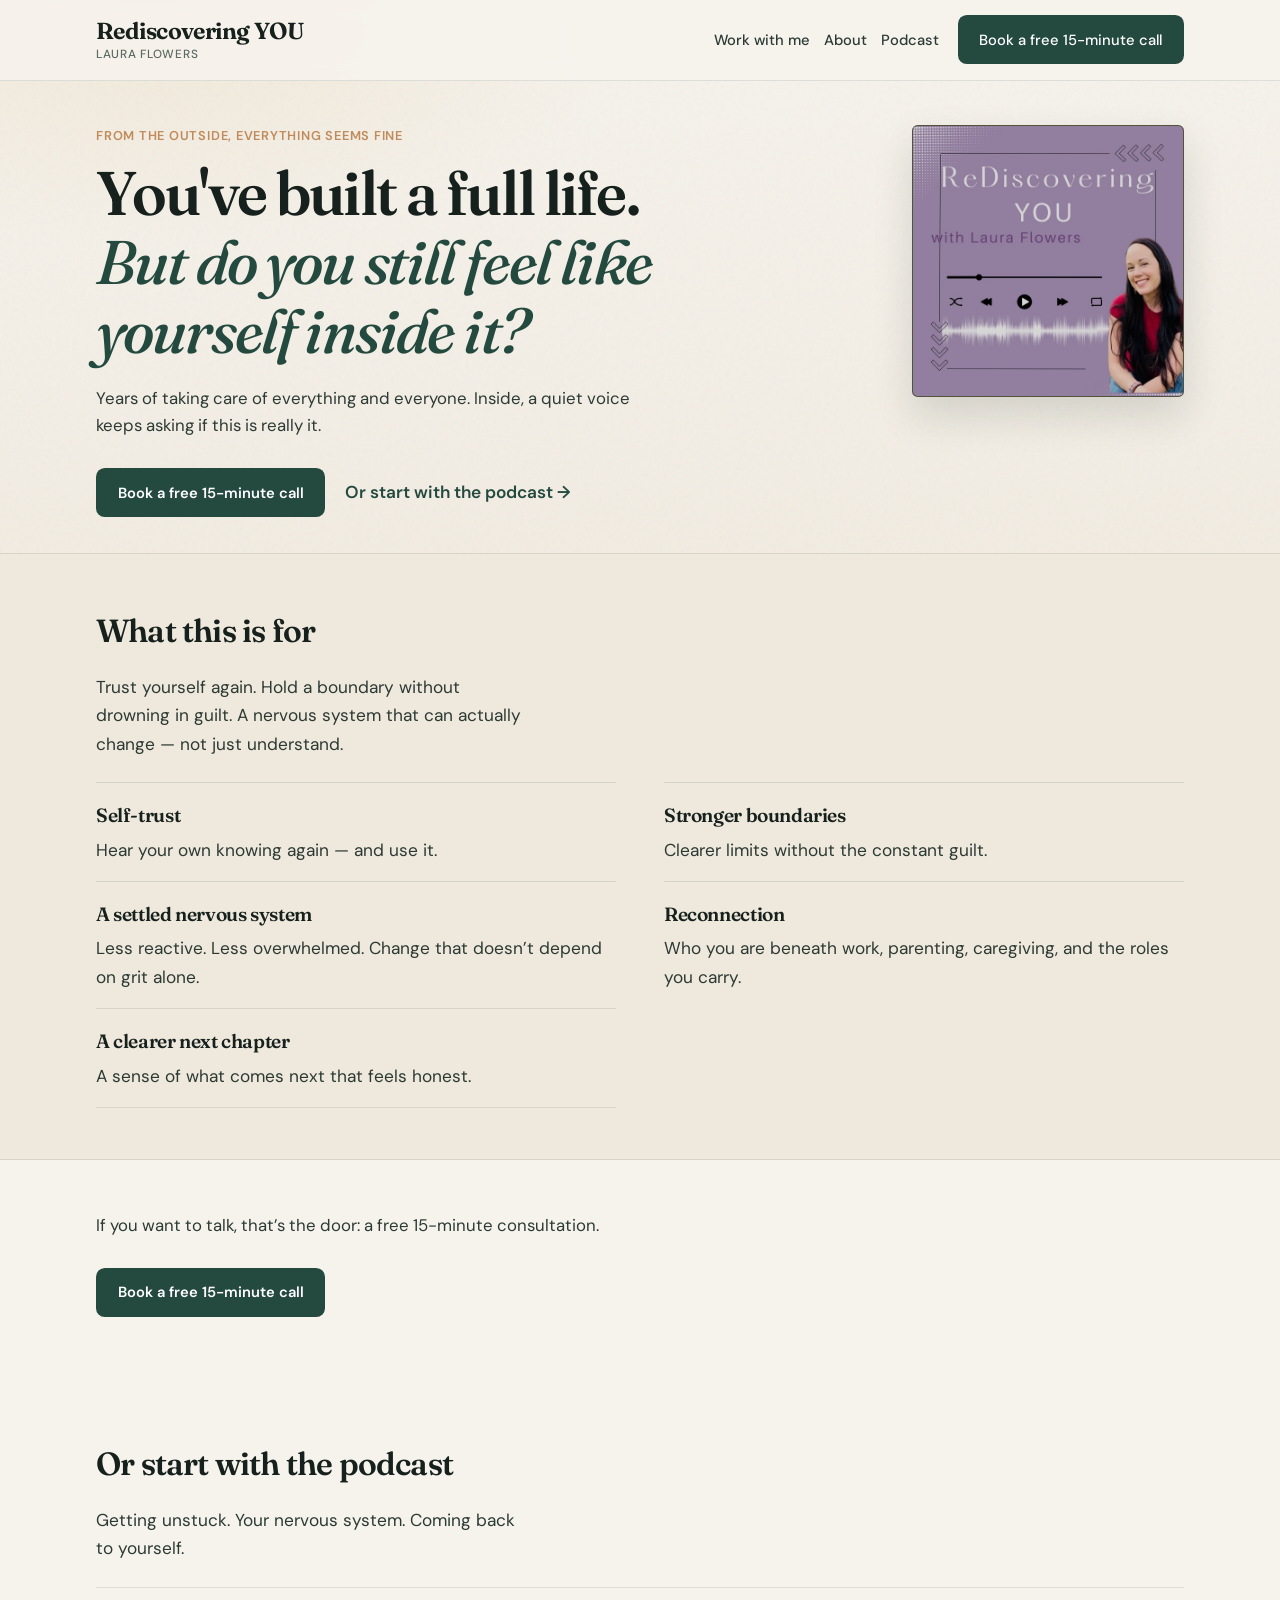
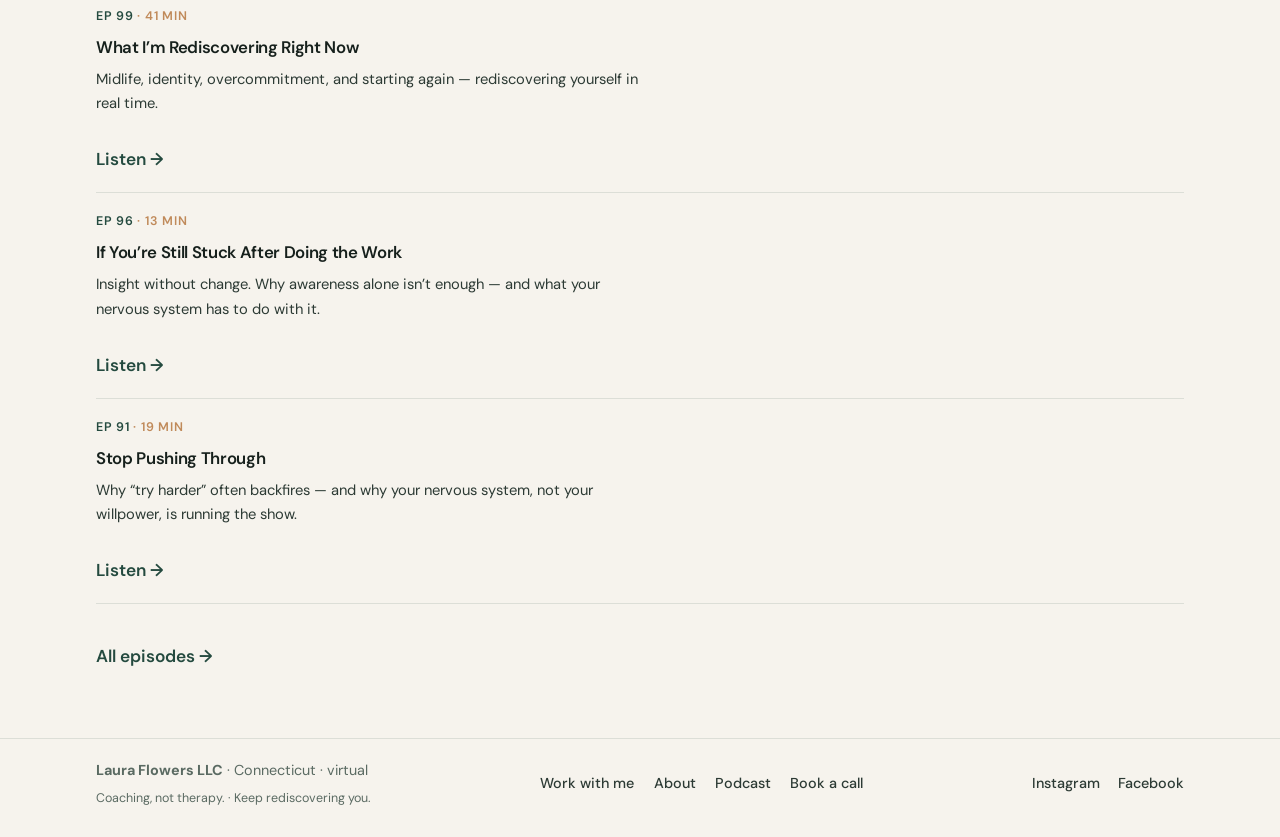
==== commit 519664fe: "Take the fruit: CSS cleanup, favicon, a11y, JS fixes. Keep Laura copy. — index.html" ====
--- a/index.html
+++ b/index.html
@@ -4,12 +4,12 @@
   <meta charset="utf-8" />
   <meta name="viewport" content="width=device-width, initial-scale=1" />
   <title>Rediscovering YOU with Laura Flowers</title>
-  <meta name="description" content="Coaching for women who have built full lives but lost touch with themselves. Nervous-system-informed coaching, Reiki, and retreats with Laura Flowers. Start with a free 15-minute call." />
+  <meta name="description" content="Coaching with Laura Flowers for women with full lives who have lost connection with themselves. Free fifteen-minute call." />
   <meta name="robots" content="noindex, nofollow" />
-  <meta name="theme-color" content="#f6f3ed" />
   <meta property="og:title" content="Rediscovering YOU with Laura Flowers" />
   <meta property="og:description" content="You've built a full life. But do you still feel like yourself inside it?" />
   <meta property="og:type" content="website" />
+  <meta name="theme-color" content="#f6f3ed" />
   <meta name="twitter:card" content="summary" />
   <link rel="icon" href="assets/favicon.svg" type="image/svg+xml" />
   <link rel="icon" href="assets/favicon-32.png" sizes="32x32" type="image/png" />
@@ -44,8 +44,8 @@
       <div class="hero-grid">
         <div class="hero-content">
           <p class="hero-kicker">From the outside, everything seems fine</p>
-          <h1 class="hero-full-life">You've built a full life.<br /><em>But do you still feel like yourself inside it?</em></h1>
-          <p class="lede">After years of taking care of everything — and everyone — a quiet voice keeps asking: is this really it?</p>
+          <h1 class="hero-full-life">You've built a full life.<br /><em>But do you still feel like yourself inside&nbsp;it?</em></h1>
+          <p class="lede">Years of taking care of everything and everyone. Inside, a quiet voice keeps asking if this is really it.</p>
           <div class="btn-row">
             <a class="btn" href="book.html">Book a free 15-minute call</a>
             <a class="text-link" href="podcast.html">Or start with the podcast →</a>
@@ -62,7 +62,7 @@
     <section class="section-tight band-mist">
       <div class="wrap wrap-letter">
         <h2>What this is for</h2>
-        <p class="section-intro">The goal isn't a brand-new life. It's feeling like yourself inside the one you already have.</p>
+        <p class="section-intro">Trust yourself again. Hold a boundary without drowning in guilt. A nervous system that can actually change — not just understand.</p>
         <ul class="outcomes-letter">
           <li>
             <h3>Self-trust</h3>
@@ -82,7 +82,7 @@
           </li>
           <li>
             <h3>A clearer next chapter</h3>
-            <p>An honest sense of what comes next.</p>
+            <p>A sense of what comes next that feels honest.</p>
           </li>
         </ul>
       </div>
@@ -90,7 +90,7 @@
 
     <section class="section-tight">
       <div class="wrap wrap-letter">
-        <p class="cta-line">If you'd like to talk, start here: a free 15-minute consultation, no pressure.</p>
+        <p class="cta-line">If you want to talk, that’s the door: a free 15-minute consultation.</p>
         <p class="btn-row"><a class="btn" href="book.html">Book a free 15-minute call</a></p>
       </div>
     </section>
@@ -98,7 +98,7 @@
     <section class="section-tight" id="listen">
       <div class="wrap wrap-letter">
         <h2>Or start with the podcast</h2>
-        <p class="section-intro">Real conversations about getting unstuck, your nervous system, and coming back to yourself.</p>
+        <p class="section-intro">Getting unstuck. Your nervous system. Coming back to yourself.</p>
         <ul class="ep-rows">
           <li>
             <span class="ep-meta"><span class="ep-num">Ep 99</span> · 41 min</span>
@@ -129,8 +129,8 @@
   <footer class="site-footer">
     <div class="wrap inner">
       <div class="footer-meta">
-        <span><strong>Laura Flowers LLC</strong> · Connecticut · Virtual</span>
-        <p class="ethics-line">Coaching, not therapy.</p>
+        <span><strong>Laura Flowers LLC</strong> · Connecticut · virtual</span>
+        <p class="ethics-line">Coaching, not therapy. · Keep rediscovering you.</p>
       </div>
       <nav aria-label="Footer">
         <a href="work-with-me.html">Work with me</a>
@@ -141,7 +141,6 @@
       <div class="socials">
         <a href="https://www.instagram.com/laurajane23/" target="_blank" rel="noopener">Instagram</a>
         <a href="https://www.facebook.com/lauraflowersllc/" target="_blank" rel="noopener">Facebook</a>
-        <a href="mailto:laurajaneflowersllc@gmail.com">Email</a>
       </div>
     </div>
   </footer>
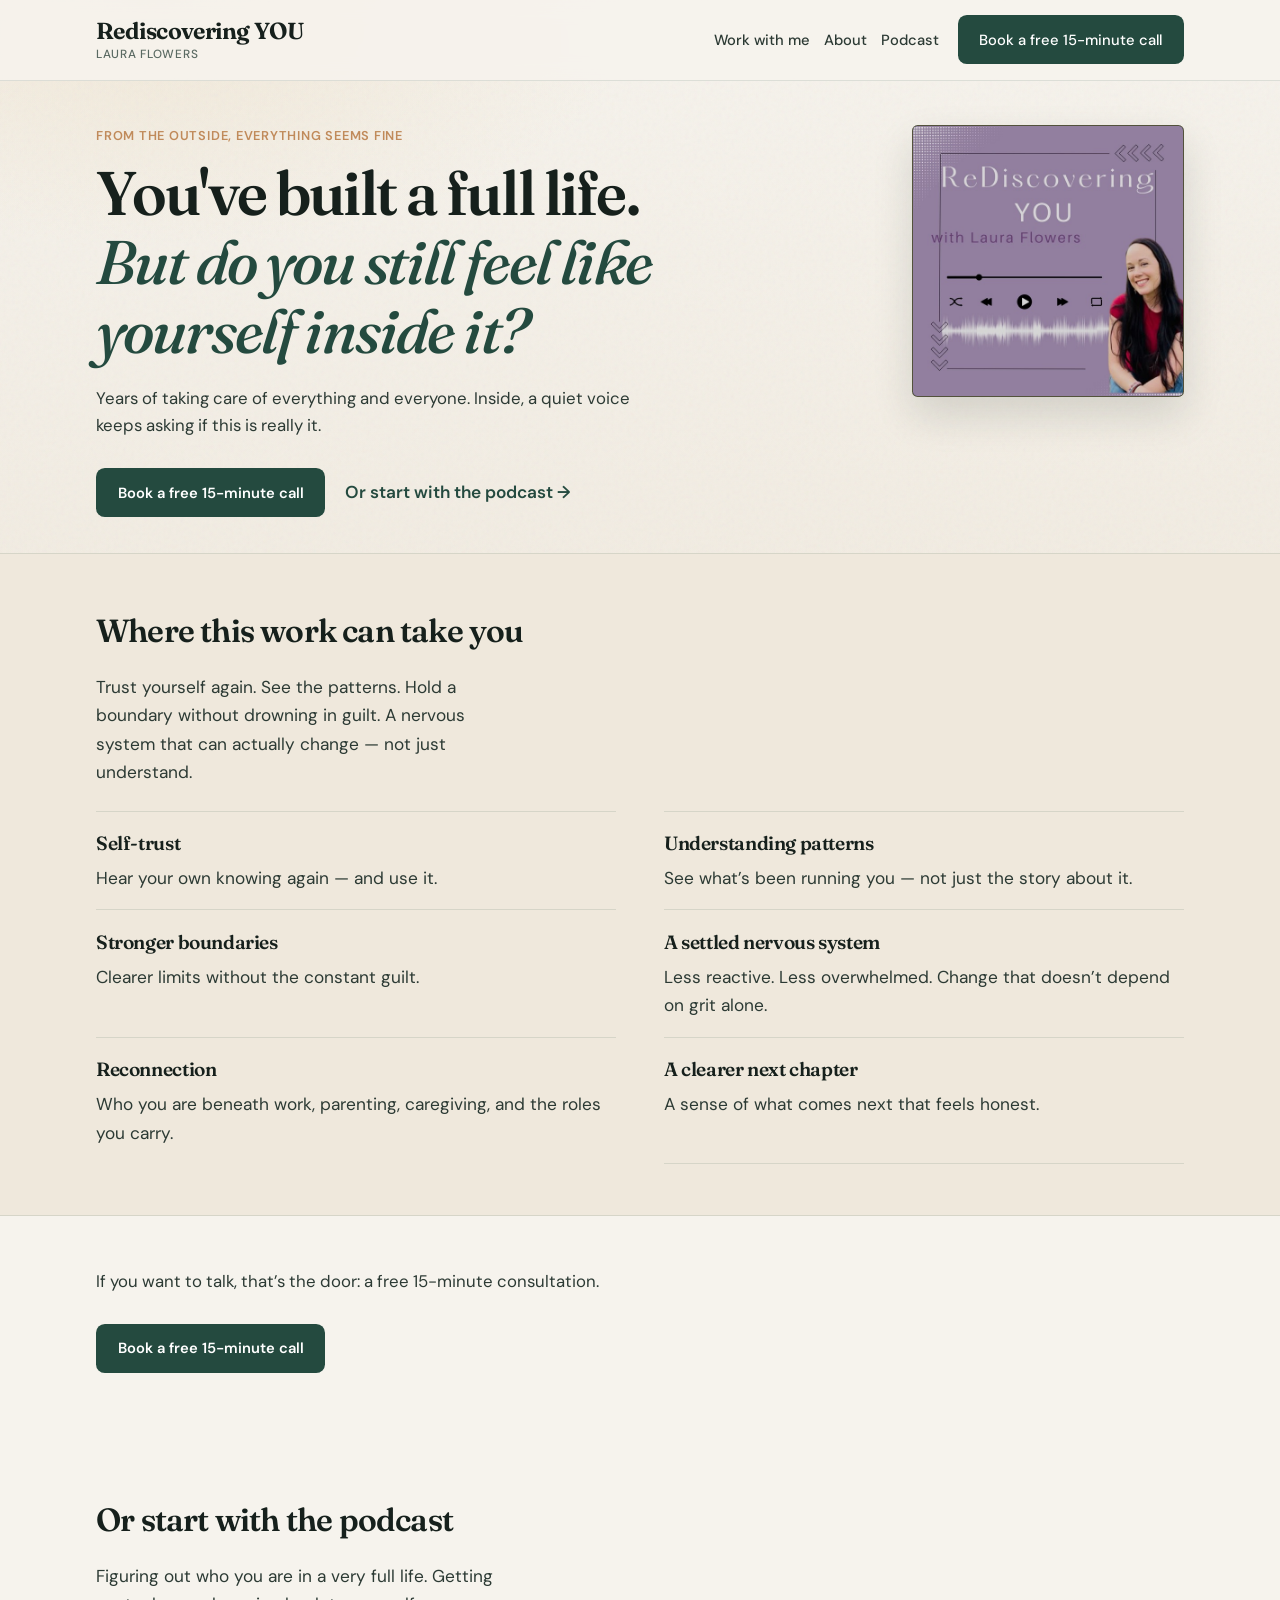
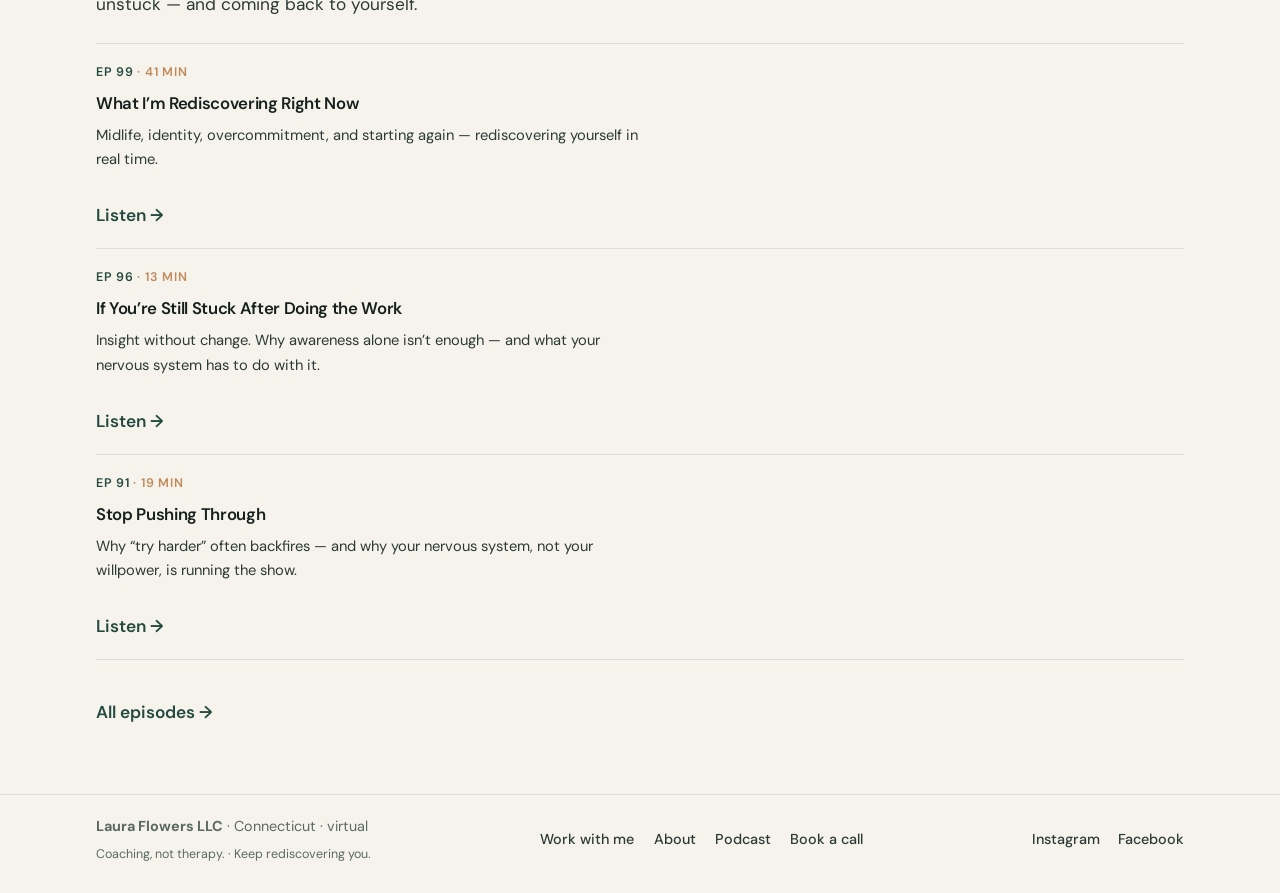
==== commit 76a24f86: "v4 copy: About story, Work four doors, Reiki as own offering Laura 8/25 notes. Homepage heading and " ====
--- a/index.html
+++ b/index.html
@@ -61,12 +61,16 @@
 
     <section class="section-tight band-mist">
       <div class="wrap wrap-letter">
-        <h2>What this is for</h2>
-        <p class="section-intro">Trust yourself again. Hold a boundary without drowning in guilt. A nervous system that can actually change — not just understand.</p>
+        <h2>Where this work can take you</h2>
+        <p class="section-intro">Trust yourself again. See the patterns. Hold a boundary without drowning in guilt. A nervous system that can actually change — not just understand.</p>
         <ul class="outcomes-letter">
           <li>
             <h3>Self-trust</h3>
             <p>Hear your own knowing again — and use it.</p>
+          </li>
+          <li>
+            <h3>Understanding patterns</h3>
+            <p>See what’s been running you — not just the story about it.</p>
           </li>
           <li>
             <h3>Stronger boundaries</h3>
@@ -98,7 +102,7 @@
     <section class="section-tight" id="listen">
       <div class="wrap wrap-letter">
         <h2>Or start with the podcast</h2>
-        <p class="section-intro">Getting unstuck. Your nervous system. Coming back to yourself.</p>
+        <p class="section-intro">Figuring out who you are in a very full life. Getting unstuck — and coming back to yourself.</p>
         <ul class="ep-rows">
           <li>
             <span class="ep-meta"><span class="ep-num">Ep 99</span> · 41 min</span>
--- a/css/styles.css
+++ b/css/styles.css
@@ -476,7 +476,8 @@
   letter-spacing: 0.01em;
 }
 
-.cta-line {
+.cta-line,
+.costa-line {
   margin: 0;
   color: var(--ink-soft);
   font-size: 1.05rem;
@@ -572,8 +573,8 @@
   color: var(--ink-soft);
 }
 
-.offer-block--reiki h2 {
-  font-size: 1.15rem;
+.offer-block p + p {
+  margin-top: 0.65rem;
 }
 
 /* Notice */
@@ -787,6 +788,10 @@
   color: var(--ink-soft);
 }
 
+.story-block p + p {
+  margin-top: 0.65rem;
+}
+
 .about-notice {
   margin-top: 0.5rem;
 }
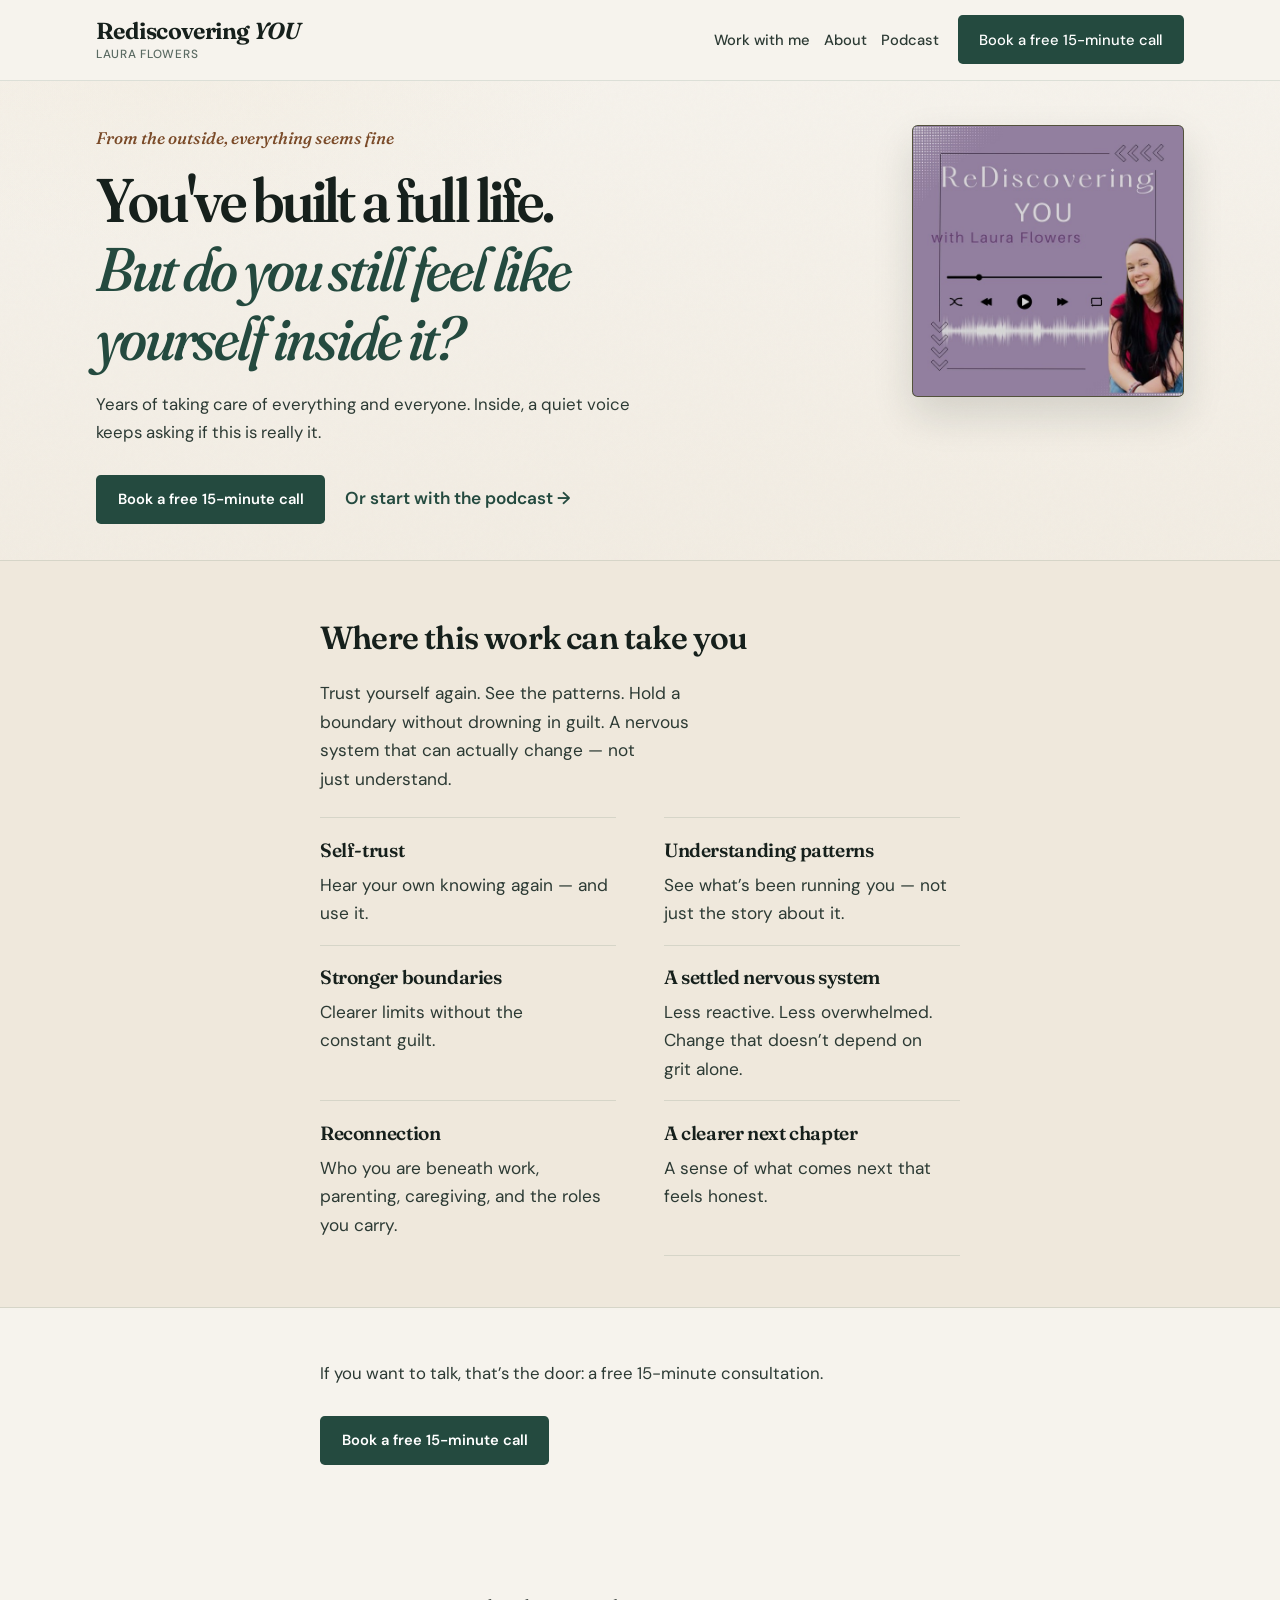
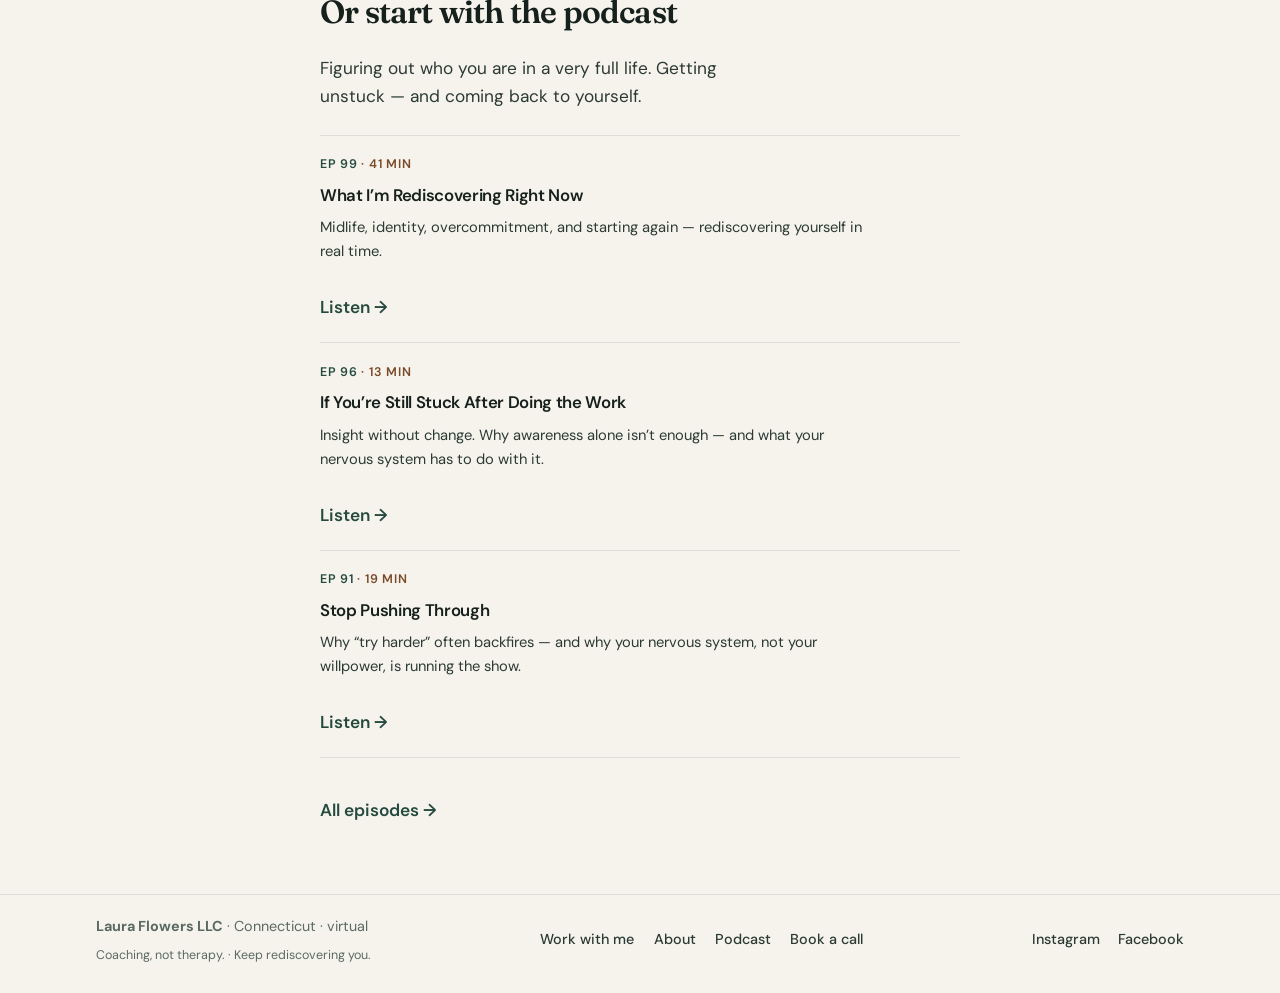
==== commit 1c47f392: "v4.1: letter measure, Work doors, print craft Opus 5 implement. Practicality plus quiet typesetting." ====
--- a/index.html
+++ b/index.html
@@ -9,8 +9,12 @@
   <meta property="og:title" content="Rediscovering YOU with Laura Flowers" />
   <meta property="og:description" content="You've built a full life. But do you still feel like yourself inside it?" />
   <meta property="og:type" content="website" />
+  <meta property="og:image" content="https://droppindimes.github.io/px-4d7578/assets/og-home.png" />
   <meta name="theme-color" content="#f6f3ed" />
-  <meta name="twitter:card" content="summary" />
+  <meta name="twitter:card" content="summary_large_image" />
+  <meta name="twitter:image" content="https://droppindimes.github.io/px-4d7578/assets/og-home.png" />
+  <link rel="prefetch" href="book.html" />
+  <link rel="prefetch" href="work-with-me.html" />
   <link rel="icon" href="assets/favicon.svg" type="image/svg+xml" />
   <link rel="icon" href="assets/favicon-32.png" sizes="32x32" type="image/png" />
   <link rel="apple-touch-icon" href="assets/apple-touch-icon.png" />
@@ -23,7 +27,7 @@
   <a class="skip-link" href="#main">Skip to content</a>
   <header class="site-header">
     <div class="wrap inner">
-      <a class="brand" href="index.html">Rediscovering YOU<small>Laura Flowers</small></a>
+      <a class="brand" href="index.html">Rediscovering <em>YOU</em><small>Laura Flowers</small></a>
       <div class="header-actions">
         <a class="btn btn-compact" href="book.html">Book</a>
         <button type="button" class="nav-toggle" aria-expanded="false" aria-controls="primary-nav" aria-label="Menu">
@@ -105,19 +109,19 @@
         <p class="section-intro">Figuring out who you are in a very full life. Getting unstuck — and coming back to yourself.</p>
         <ul class="ep-rows">
           <li>
-            <span class="ep-meta"><span class="ep-num">Ep 99</span> · 41 min</span>
+            <span class="ep-meta"><span class="ep-num">Ep 99</span> · <span class="ep-dur">41 min</span></span>
             <h3><a href="https://rediscovering-you.simplecast.com/episodes/what-im-rediscovering-right-now-midlife-identity-change-starting-again-1c3gASrE" target="_blank" rel="noopener">What I’m Rediscovering Right Now</a></h3>
             <p class="ep-summary">Midlife, identity, overcommitment, and starting again — rediscovering yourself in real time.</p>
             <a class="text-link" href="https://rediscovering-you.simplecast.com/episodes/what-im-rediscovering-right-now-midlife-identity-change-starting-again-1c3gASrE" target="_blank" rel="noopener">Listen →</a>
           </li>
           <li>
-            <span class="ep-meta"><span class="ep-num">Ep 96</span> · 13 min</span>
+            <span class="ep-meta"><span class="ep-num">Ep 96</span> · <span class="ep-dur">13 min</span></span>
             <h3><a href="https://rediscovering-you.simplecast.com/episodes/if-youre-still-stuck-after-doing-the-work-this-is-why-1TXO3by4" target="_blank" rel="noopener">If You’re Still Stuck After Doing the Work</a></h3>
             <p class="ep-summary">Insight without change. Why awareness alone isn’t enough — and what your nervous system has to do with it.</p>
             <a class="text-link" href="https://rediscovering-you.simplecast.com/episodes/if-youre-still-stuck-after-doing-the-work-this-is-why-1TXO3by4" target="_blank" rel="noopener">Listen →</a>
           </li>
           <li>
-            <span class="ep-meta"><span class="ep-num">Ep 91</span> · 19 min</span>
+            <span class="ep-meta"><span class="ep-num">Ep 91</span> · <span class="ep-dur">19 min</span></span>
             <h3><a href="https://rediscovering-you.simplecast.com/episodes/stop-pushing-through-why-your-nervous-system-determines-your-success-w6n52grn" target="_blank" rel="noopener">Stop Pushing Through</a></h3>
             <p class="ep-summary">Why “try harder” often backfires — and why your nervous system, not your willpower, is running the show.</p>
             <a class="text-link" href="https://rediscovering-you.simplecast.com/episodes/stop-pushing-through-why-your-nervous-system-determines-your-success-w6n52grn" target="_blank" rel="noopener">Listen →</a>
--- a/css/styles.css
+++ b/css/styles.css
@@ -11,6 +11,8 @@
   --forest: #244a3f;
   --deep: #16302a;
   --clay: #c08a5a;
+  /* Text-safe clay: 6.7:1 on --bg. Borders/accents keep --clay. */
+  --clay-text: #7a4a28;
   --gold: #d9b87a;
   --mist: #e9efe9;
   --card: #fffcf7;
@@ -46,6 +48,11 @@
   color: var(--ink);
   background: var(--bg);
   min-height: 100vh;
+  font-optical-sizing: auto;
+  hanging-punctuation: first last;
+  hyphens: manual;
+  text-wrap: pretty;
+  font-variant-numeric: oldstyle-nums;
 }
 
 /* Atmosphere: quiet warm gradient + grain */
@@ -56,7 +63,7 @@
   pointer-events: none;
   z-index: -2;
   background:
-    radial-gradient(ellipse 70% 50% at 12% 0%, color-mix(in srgb, var(--gold) 18%, transparent) 0%, transparent 55%),
+    radial-gradient(ellipse 70% 50% at 12% 0%, color-mix(in srgb, var(--gold) 8%, transparent) 0%, transparent 55%),
     linear-gradient(180deg, var(--bg) 0%, var(--bg-deep) 100%);
 }
 
@@ -66,7 +73,7 @@
   inset: 0;
   pointer-events: none;
   z-index: -1;
-  opacity: 0.045;
+  opacity: 0.02;
   background-image: url("data:image/svg+xml,%3Csvg viewBox='0 0 256 256' xmlns='http://www.w3.org/2000/svg'%3E%3Cfilter id='n'%3E%3CfeTurbulence type='fractalNoise' baseFrequency='0.85' numOctaves='4' stitchTiles='stitch'/%3E%3C/filter%3E%3Crect width='100%25' height='100%25' filter='url(%23n)'/%3E%3C/svg%3E");
 }
 
@@ -108,6 +115,7 @@
 
 .wrap-letter {
   width: min(100% - 2.25rem, var(--max));
+  max-width: var(--max);
   margin-inline: auto;
 }
 
@@ -122,13 +130,11 @@
   top: 0;
   z-index: 40;
   border-bottom: 1px solid var(--line);
-  background: color-mix(in srgb, var(--bg) 88%, transparent);
-  backdrop-filter: blur(10px);
-  -webkit-backdrop-filter: blur(10px);
+  background: var(--bg);
 }
 
 .site-header.is-scrolled {
-  box-shadow: 0 8px 28px rgba(22, 32, 28, 0.08);
+  box-shadow: none;
 }
 
 .site-header .inner {
@@ -148,6 +154,12 @@
   font-size: clamp(1.28rem, 0.4vw + 1.18rem, 1.45rem);
   letter-spacing: -0.025em;
   line-height: 1.15;
+}
+
+.brand em {
+  font-style: italic;
+  font-weight: inherit;
+  font-family: var(--font-display);
 }
 
 .brand small {
@@ -195,6 +207,7 @@
   display: none;
   padding: 0.58rem 1.05rem;
   font-size: 0.88rem;
+  border-radius: 0.3rem;
 }
 
 .nav-toggle {
@@ -246,7 +259,7 @@
   font-weight: 600;
   font-size: 0.92rem;
   padding: 0.78rem 1.35rem;
-  border-radius: var(--radius-sm);
+  border-radius: 0.3rem;
   border: 0;
   cursor: pointer;
   transition: background-color 0.2s var(--ease);
@@ -281,6 +294,40 @@
   color: var(--deep);
 }
 
+/* Underline that draws in on intent */
+.text-link,
+.story-block a,
+.offer-block h2 a,
+.cta-line a,
+.short a,
+.tiny a,
+.ethics-line a {
+  text-decoration: none;
+  background-image: linear-gradient(currentColor, currentColor);
+  background-repeat: no-repeat;
+  background-position: 0 100%;
+  background-size: 0 1px;
+  padding-bottom: 2px;
+  transition: background-size 0.28s var(--ease), color 0.2s var(--ease);
+}
+
+.text-link:hover,
+.text-link:focus-visible,
+.story-block a:hover,
+.story-block a:focus-visible,
+.offer-block h2 a:hover,
+.offer-block h2 a:focus-visible,
+.cta-line a:hover,
+.cta-line a:focus-visible,
+.short a:hover,
+.short a:focus-visible,
+.tiny a:hover,
+.tiny a:focus-visible,
+.ethics-line a:hover,
+.ethics-line a:focus-visible {
+  background-size: 100% 1px;
+}
+
 /* Hero */
 .hero {
   position: relative;
@@ -315,13 +362,14 @@
 }
 
 .hero-kicker {
-  font-size: 0.8rem;
-  font-weight: 600;
-  letter-spacing: 0.06em;
-  text-transform: uppercase;
-  color: var(--clay);
+  font-family: var(--font-display);
+  font-style: italic;
+  font-weight: 500;
+  font-size: 1.05rem;
+  letter-spacing: normal;
+  text-transform: none;
+  color: var(--clay-text);
   margin: 0 0 0.85rem;
-  animation: fade-up 0.7s var(--ease) both;
 }
 
 .hero h1 {
@@ -334,7 +382,6 @@
   max-width: 14ch;
   text-wrap: balance;
   color: var(--ink);
-  animation: fade-up 0.75s var(--ease) 0.1s both;
 }
 
 .hero h1 em {
@@ -355,12 +402,27 @@
   max-width: 12ch;
 }
 
+/* Display sizes ask Fraunces for its display cut, not the text cut */
+.hero h1,
+.hero-full-life,
+.hero-slim h1 {
+  font-optical-sizing: auto;
+  font-variation-settings: "opsz" 144, "SOFT" 50;
+  letter-spacing: -0.035em;
+}
+
+/* Body hyphenation must not reach the headlines */
+h1,
+h2,
+h3 {
+  hyphens: manual;
+}
+
 .hero .lede {
   font-size: clamp(1.05rem, 1.2vw + 0.9rem, 1.22rem);
   color: var(--ink-soft);
   max-width: 36ch;
   margin: 0;
-  animation: fade-up 0.75s var(--ease) 0.18s both;
 }
 
 .page-home .lede {
@@ -371,21 +433,6 @@
 .lede.big {
   font-size: clamp(1.2rem, 2.5vw, 1.45rem);
   max-width: 28ch;
-}
-
-.hero .btn-row {
-  animation: fade-up 0.75s var(--ease) 0.26s both;
-}
-
-@keyframes fade-up {
-  from {
-    opacity: 0;
-    transform: translateY(14px);
-  }
-  to {
-    opacity: 1;
-    transform: translateY(0);
-  }
 }
 
 .hero-visual {
@@ -484,6 +531,21 @@
   max-width: 42ch;
 }
 
+/* Prose refinements */
+.story-block p,
+.offer-block p,
+.lede {
+  font-optical-sizing: auto;
+}
+
+.story-block p,
+.offer-block p {
+  hanging-punctuation: first last;
+  hyphens: auto;
+  text-wrap: pretty;
+  font-variant-numeric: oldstyle-nums;
+}
+
 /* Letter-style row lists (outcomes, episodes, offers) */
 .outcomes-letter {
   list-style: none;
@@ -545,13 +607,29 @@
   display: grid;
 }
 
+/* Rules stop short of the measure so the column reads as a letter, not a table */
 .offer-block {
+  position: relative;
   padding: 1.35rem 0;
-  border-top: 1px solid var(--line);
-}
-
-.offer-block:last-child {
-  border-bottom: 1px solid var(--line);
+  border-top: none;
+}
+
+.offer-block::before,
+.offer-block:last-child::after {
+  content: "";
+  position: absolute;
+  left: 0;
+  right: 2.5em;
+  height: 1px;
+  background: var(--line);
+}
+
+.offer-block::before {
+  top: 0;
+}
+
+.offer-block:last-child::after {
+  bottom: 0;
 }
 
 .offer-block h2 {
@@ -697,8 +775,13 @@
   font-weight: 600;
   letter-spacing: 0.06em;
   text-transform: uppercase;
-  color: var(--clay);
+  color: var(--clay-text);
   margin-bottom: 0.45rem;
+  font-variant-numeric: tabular-nums;
+}
+
+.ep-dur {
+  font-variant-numeric: tabular-nums;
 }
 
 .ep-num {
@@ -820,18 +903,6 @@
   border-radius: calc(var(--radius) + 4px);
   padding: clamp(1.5rem, 4vw, 2.25rem);
   position: relative;
-}
-
-.book-panel::after {
-  content: "";
-  position: absolute;
-  width: 12rem;
-  height: 12rem;
-  right: -3rem;
-  bottom: -3rem;
-  border-radius: 50%;
-  background: radial-gradient(circle, color-mix(in srgb, var(--gold) 35%, transparent), transparent 70%);
-  pointer-events: none;
 }
 
 .book-panel-copy {
@@ -985,15 +1056,24 @@
     --gutter: 2.5rem;
   }
 
+  /* Full-bleed containers only. Letter columns keep their measure. */
   .wrap,
-  .wrap-letter,
   .hero-grid,
-  .book-layout,
-  .about-story,
-  .wrap-letter.offer-letter {
+  .book-layout {
     width: min(100% - (2 * var(--gutter)), var(--wide));
     max-width: var(--wide);
     margin-inline: auto;
+  }
+
+  /* Restated after .wrap so the wide container can't win the cascade here */
+  .wrap-letter {
+    width: min(100% - 2.25rem, var(--max));
+    max-width: var(--max);
+  }
+
+  .about-story {
+    width: min(100% - 2.25rem, 42rem);
+    max-width: 42rem;
   }
 
   .hero-grid,
@@ -1044,4 +1124,91 @@
     animation: none !important;
     transition: none !important;
   }
-}
+
+  /* No draw — a plain underline appears on hover instead */
+  .text-link,
+  .story-block a,
+  .offer-block h2 a,
+  .cta-line a,
+  .short a,
+  .tiny a,
+  .ethics-line a {
+    background-image: none;
+    padding-bottom: 0;
+  }
+
+  .text-link:hover,
+  .text-link:focus-visible,
+  .story-block a:hover,
+  .story-block a:focus-visible,
+  .offer-block h2 a:hover,
+  .offer-block h2 a:focus-visible,
+  .cta-line a:hover,
+  .cta-line a:focus-visible,
+  .short a:hover,
+  .short a:focus-visible,
+  .tiny a:hover,
+  .tiny a:focus-visible,
+  .ethics-line a:hover,
+  .ethics-line a:focus-visible {
+    text-decoration: underline;
+  }
+}
+
+@media print {
+  .site-header,
+  .nav,
+  .header-actions,
+  .btn,
+  .skip-link,
+  .calendly-inline-widget,
+  .episode-controls,
+  .site-footer nav,
+  .socials {
+    display: none !important;
+  }
+
+  /* Footer chrome goes; the ethics line stays as a footnote */
+  .site-footer {
+    margin: 0;
+    padding: 0.75rem 0 0;
+    border-top: 1px solid #000;
+    color: #000;
+  }
+
+  body {
+    background: #fff;
+    color: #000;
+  }
+
+  body::before,
+  body::after {
+    display: none;
+  }
+
+  .band-mist {
+    background: #fff;
+    border-block: 0;
+  }
+
+  .notice,
+  .about-notice {
+    display: block;
+    border: 1px solid #000;
+    background: #fff;
+    color: #000;
+  }
+
+  a,
+  .ethics-line {
+    color: #000;
+  }
+
+  .wrap,
+  .wrap-letter,
+  .about-story,
+  .wrap-letter.offer-letter {
+    width: auto;
+    max-width: none;
+  }
+}
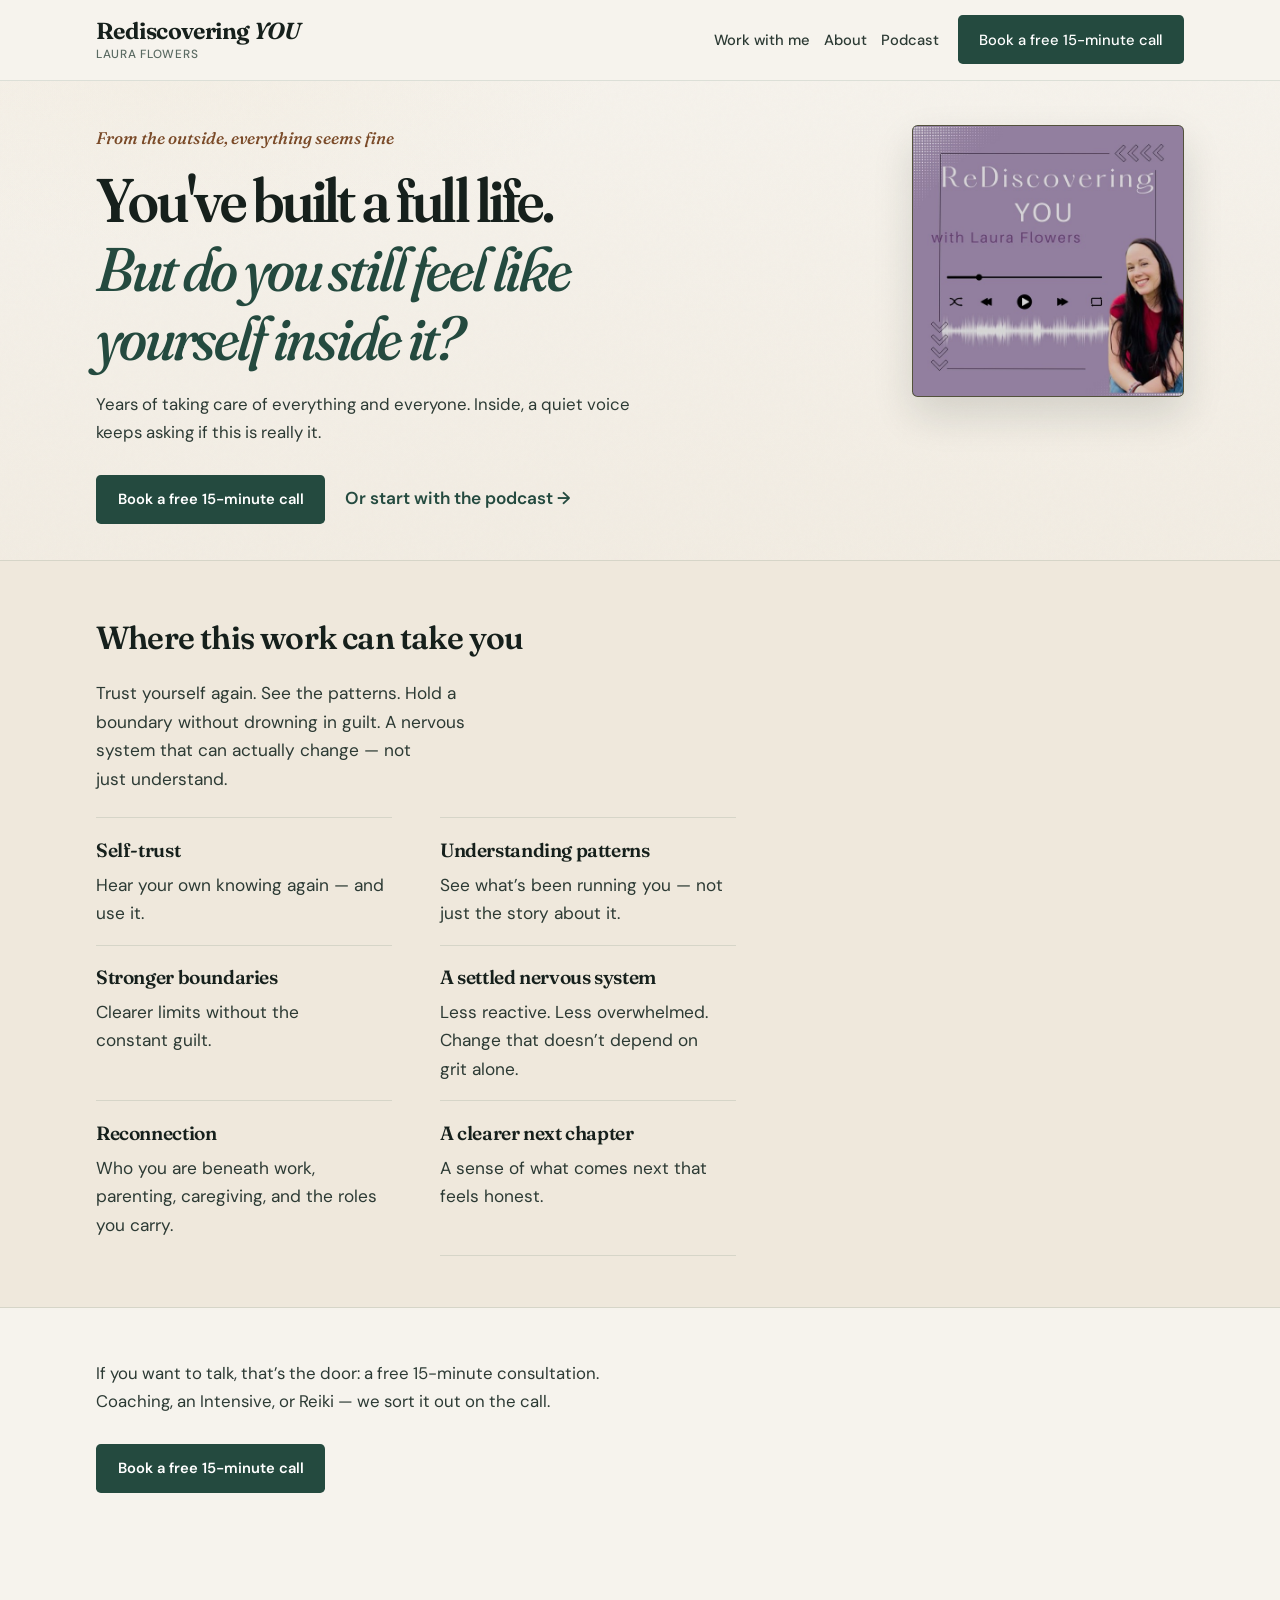
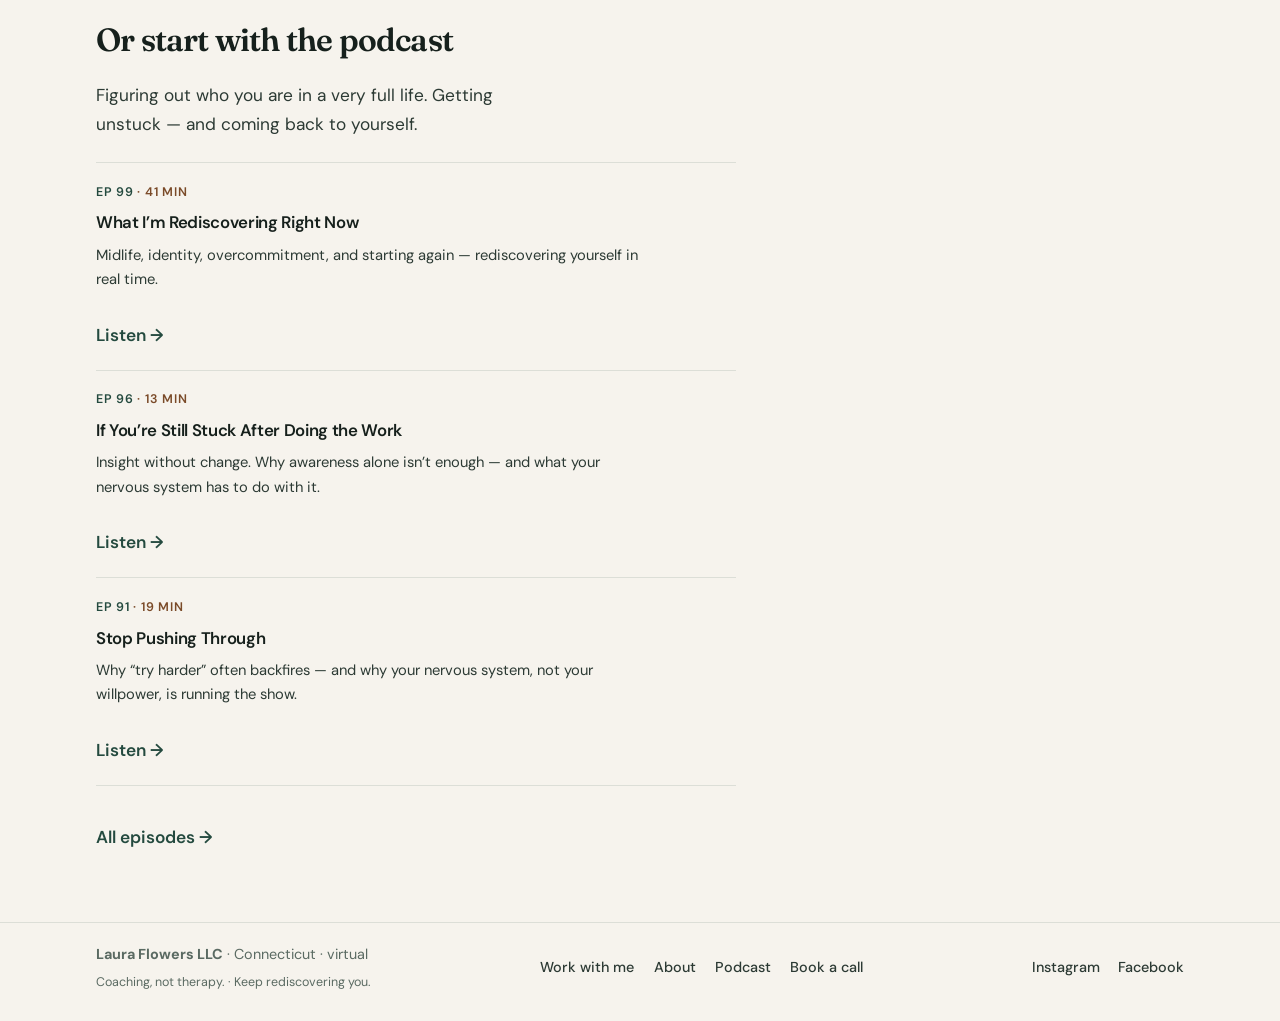
==== commit 56429d9e: "v4.1 patch: About text-only, offer facts, letter left edge Five tasks only. Cover stays on Home/Podc" ====
--- a/index.html
+++ b/index.html
@@ -98,7 +98,7 @@
 
     <section class="section-tight">
       <div class="wrap wrap-letter">
-        <p class="cta-line">If you want to talk, that’s the door: a free 15-minute consultation.</p>
+        <p class="cta-line">If you want to talk, that’s the door: a free 15-minute consultation. Coaching, an Intensive, or Reiki — we sort it out on the call.</p>
         <p class="btn-row"><a class="btn" href="book.html">Book a free 15-minute call</a></p>
       </div>
     </section>
--- a/css/styles.css
+++ b/css/styles.css
@@ -113,15 +113,12 @@
   margin-inline: auto;
 }
 
-.wrap-letter {
-  width: min(100% - 2.25rem, var(--max));
+/* Letter columns start on the header's left edge instead of centring themselves */
+.wrap-letter,
+.about-story {
+  width: min(100% - (2 * var(--gutter)), var(--max));
   max-width: var(--max);
-  margin-inline: auto;
-}
-
-.wrap-letter.offer-letter {
-  width: min(100% - 2.25rem, 44rem);
-  max-width: 44rem;
+  margin-inline: max(var(--gutter), calc((100% - var(--wide)) / 2)) auto;
 }
 
 /* Header */
@@ -655,6 +652,11 @@
   margin-top: 0.65rem;
 }
 
+.offer-block p.offer-fact {
+  color: var(--muted);
+  font-size: 0.95rem;
+}
+
 /* Notice */
 .notice {
   padding: 1rem 1.15rem;
@@ -849,17 +851,9 @@
   align-items: center;
 }
 
-@media (min-width: 800px) {
-  .about-grid {
-    grid-template-columns: 1.15fr 0.85fr;
-    gap: 3rem;
-  }
-}
-
 .about-story {
   display: grid;
   gap: 1.75rem;
-  max-width: 42rem;
 }
 
 .story-block h2 {
@@ -1066,18 +1060,14 @@
   }
 
   /* Restated after .wrap so the wide container can't win the cascade here */
-  .wrap-letter {
-    width: min(100% - 2.25rem, var(--max));
+  .wrap-letter,
+  .about-story {
+    width: min(100% - (2 * var(--gutter)), var(--max));
     max-width: var(--max);
-  }
-
-  .about-story {
-    width: min(100% - 2.25rem, 42rem);
-    max-width: 42rem;
+    margin-inline: max(var(--gutter), calc((100% - var(--wide)) / 2)) auto;
   }
 
   .hero-grid,
-  .about-grid,
   .podcast-hero {
     grid-template-columns: minmax(0, 1fr) 17rem;
     gap: 2rem 3rem;
@@ -1210,5 +1200,6 @@
   .wrap-letter.offer-letter {
     width: auto;
     max-width: none;
-  }
-}
+    margin-inline: 0;
+  }
+}
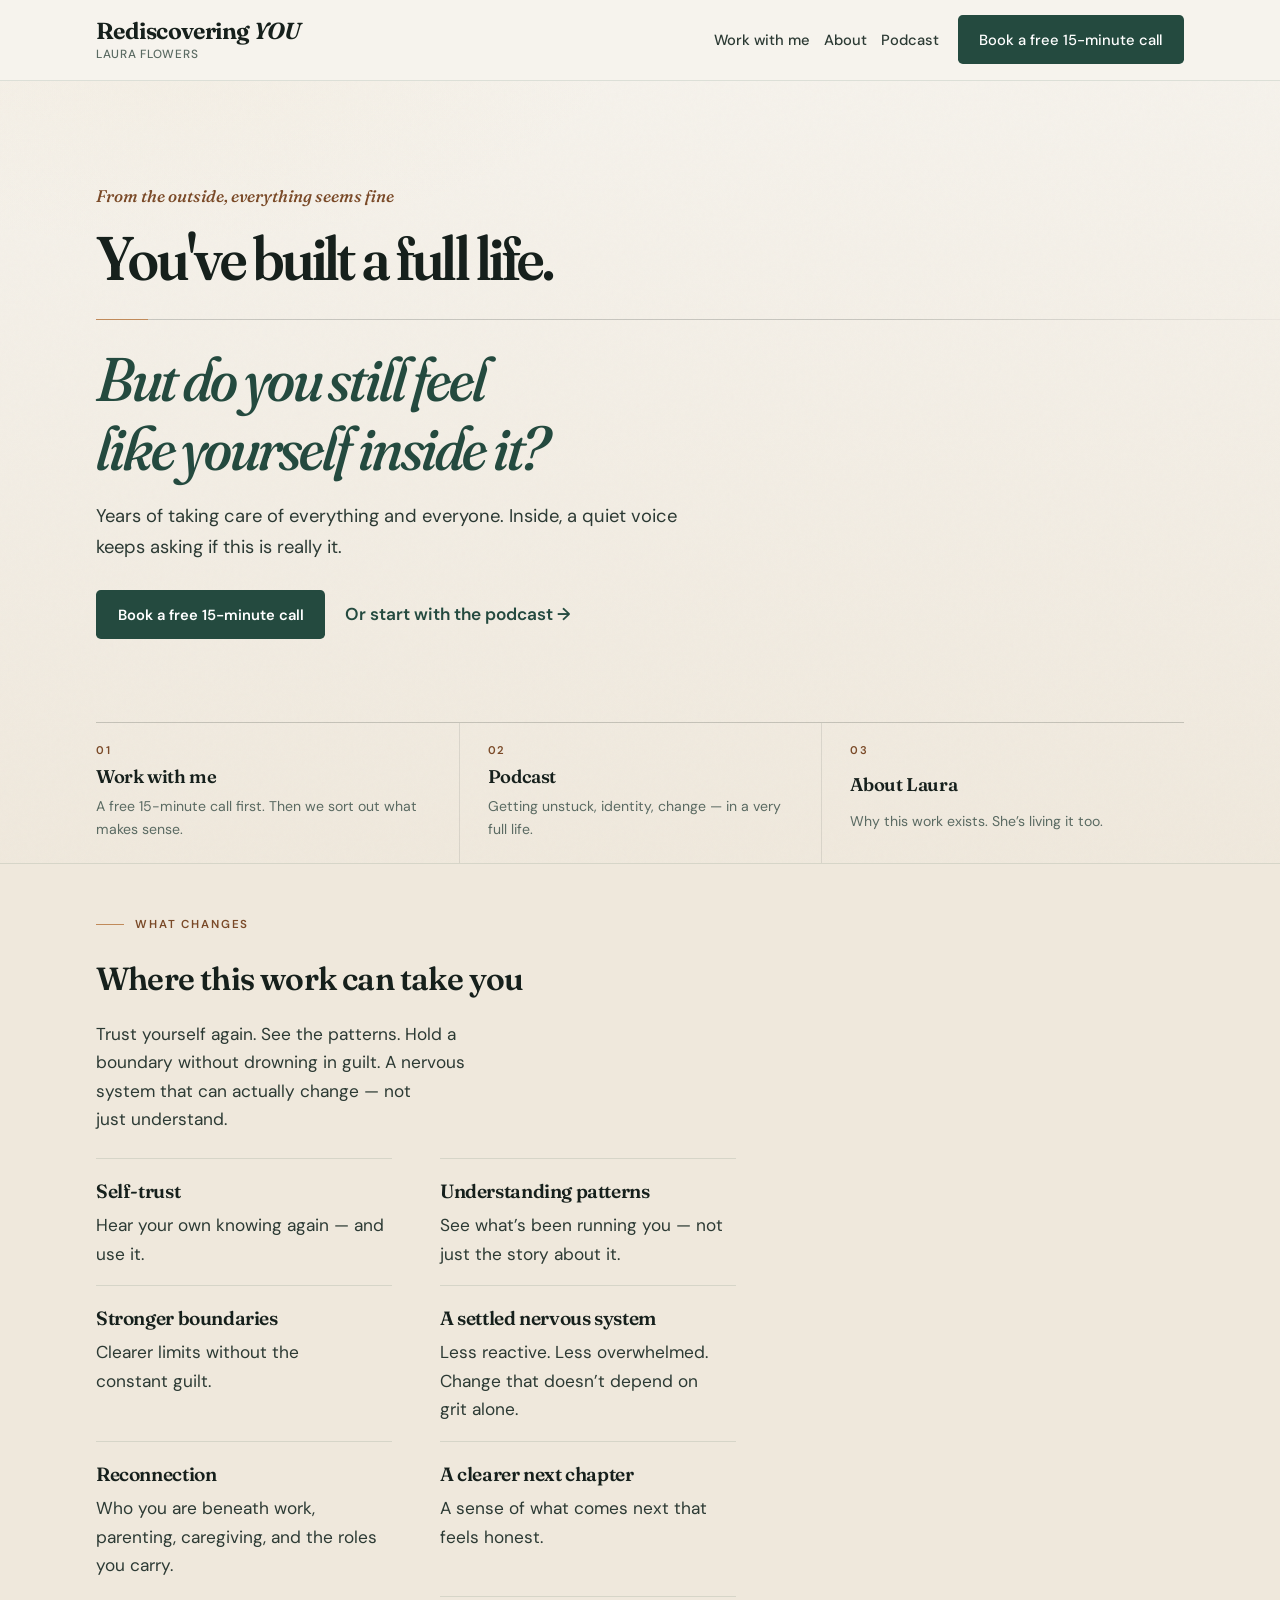
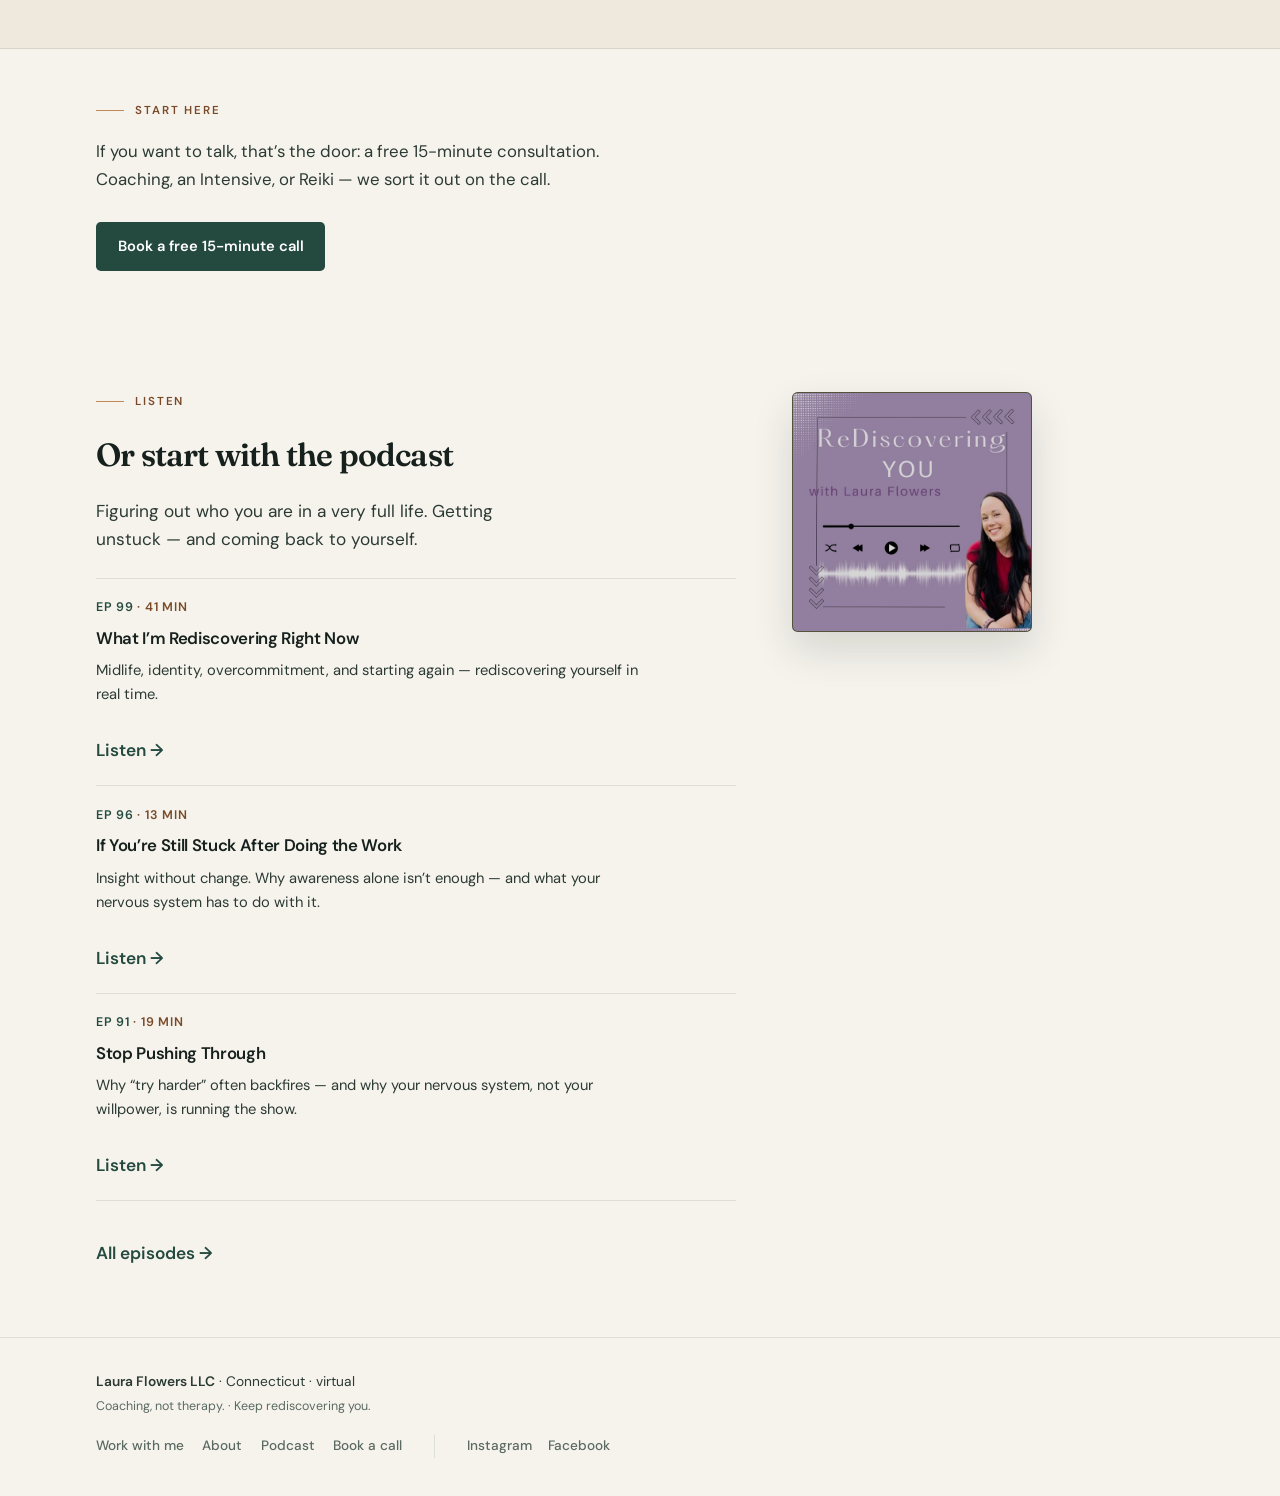
==== commit 2e7ba15e: "v4.2: plates, About photograph, four Work doors Laura's 8/25 notes: About in her sentences, Work doo" ====
--- a/index.html
+++ b/index.html
@@ -45,26 +45,40 @@
 
   <main id="main">
     <section class="hero hero-home">
-      <div class="hero-grid">
-        <div class="hero-content">
-          <p class="hero-kicker">From the outside, everything seems fine</p>
-          <h1 class="hero-full-life">You've built a full life.<br /><em>But do you still feel like yourself inside&nbsp;it?</em></h1>
-          <p class="lede">Years of taking care of everything and everyone. Inside, a quiet voice keeps asking if this is really it.</p>
-          <div class="btn-row">
-            <a class="btn" href="book.html">Book a free 15-minute call</a>
-            <a class="text-link" href="podcast.html">Or start with the podcast →</a>
-          </div>
+      <div class="hero-sentence">
+        <p class="hero-kicker">From the outside, everything seems fine</p>
+        <h1 class="sentence">
+          <span class="sentence-a">You've built a full life.</span>
+          <em class="sentence-b">But do you still feel like yourself inside&nbsp;it?</em>
+        </h1>
+        <p class="lede">Years of taking care of everything and everyone. Inside, a quiet voice keeps asking if this is really it.</p>
+        <div class="btn-row">
+          <a class="btn" href="book.html">Book a free 15-minute call</a>
+          <a class="text-link" href="podcast.html">Or start with the podcast →</a>
         </div>
-        <aside class="hero-visual">
-          <figure class="cover-frame sleeve">
-            <img src="assets/podcast-cover.jpg" width="600" height="600" alt="Rediscovering YOU podcast artwork" fetchpriority="high" decoding="async" />
-          </figure>
-        </aside>
       </div>
+      <nav class="index-rail" aria-label="Sections">
+        <a href="work-with-me.html">
+          <span class="idx-num">01</span>
+          <span class="idx-title">Work with me</span>
+          <span class="idx-note">A free 15-minute call first. Then we sort out what makes sense.</span>
+        </a>
+        <a href="podcast.html">
+          <span class="idx-num">02</span>
+          <span class="idx-title">Podcast</span>
+          <span class="idx-note">Getting unstuck, identity, change — in a very full life.</span>
+        </a>
+        <a href="about.html">
+          <span class="idx-num">03</span>
+          <span class="idx-title">About Laura</span>
+          <span class="idx-note">Why this work exists. She’s living it too.</span>
+        </a>
+      </nav>
     </section>
 
     <section class="section-tight band-mist">
       <div class="wrap wrap-letter">
+        <p class="plate-label">What changes</p>
         <h2>Where this work can take you</h2>
         <p class="section-intro">Trust yourself again. See the patterns. Hold a boundary without drowning in guilt. A nervous system that can actually change — not just understand.</p>
         <ul class="outcomes-letter">
@@ -98,13 +112,16 @@
 
     <section class="section-tight">
       <div class="wrap wrap-letter">
+        <p class="plate-label">Start here</p>
         <p class="cta-line">If you want to talk, that’s the door: a free 15-minute consultation. Coaching, an Intensive, or Reiki — we sort it out on the call.</p>
         <p class="btn-row"><a class="btn" href="book.html">Book a free 15-minute call</a></p>
       </div>
     </section>
 
     <section class="section-tight" id="listen">
-      <div class="wrap wrap-letter">
+      <div class="wrap listen-plate">
+       <div>
+        <p class="plate-label">Listen</p>
         <h2>Or start with the podcast</h2>
         <p class="section-intro">Figuring out who you are in a very full life. Getting unstuck — and coming back to yourself.</p>
         <ul class="ep-rows">
@@ -128,27 +145,31 @@
           </li>
         </ul>
         <p class="podcast-more"><a class="text-link" href="podcast.html">All episodes →</a></p>
+       </div>
+        <figure class="cover-frame sleeve">
+          <img src="assets/podcast-cover.jpg" width="600" height="600" alt="Rediscovering YOU podcast artwork" loading="lazy" decoding="async" />
+        </figure>
       </div>
     </section>
-
-
   </main>
 
   <footer class="site-footer">
     <div class="wrap inner">
       <div class="footer-meta">
-        <span><strong>Laura Flowers LLC</strong> · Connecticut · virtual</span>
+        <p class="footer-name"><strong>Laura Flowers LLC</strong> · Connecticut · virtual</p>
         <p class="ethics-line">Coaching, not therapy. · Keep rediscovering you.</p>
       </div>
-      <nav aria-label="Footer">
-        <a href="work-with-me.html">Work with me</a>
-        <a href="about.html">About</a>
-        <a href="podcast.html">Podcast</a>
-        <a href="book.html">Book a call</a>
-      </nav>
-      <div class="socials">
-        <a href="https://www.instagram.com/laurajane23/" target="_blank" rel="noopener">Instagram</a>
-        <a href="https://www.facebook.com/lauraflowersllc/" target="_blank" rel="noopener">Facebook</a>
+      <div class="footer-links">
+        <nav aria-label="Footer">
+          <a href="work-with-me.html">Work with me</a>
+          <a href="about.html">About</a>
+          <a href="podcast.html">Podcast</a>
+          <a href="book.html">Book a call</a>
+        </nav>
+        <div class="socials">
+          <a href="https://www.instagram.com/laurajane23/" target="_blank" rel="noopener">Instagram</a>
+          <a href="https://www.facebook.com/lauraflowersllc/" target="_blank" rel="noopener">Facebook</a>
+        </div>
       </div>
     </div>
   </footer>
--- a/css/styles.css
+++ b/css/styles.css
@@ -1,6 +1,6 @@
-/* Rediscovering YOU — quiet editorial theme
-   Consolidated 2026-08-24: single theme (former "is-quiet" overrides merged
-   into base), unused selectors from earlier design iterations removed. */
+/* Rediscovering YOU — printed plates on paper
+   2026-08-26: each page opens with a different kind of plate (type, photograph,
+   index, poster, card) over one unchanging type + hairline system. */
 
 :root {
   --bg: #f6f3ed;
@@ -16,13 +16,18 @@
   --gold: #d9b87a;
   --mist: #e9efe9;
   --card: #fffcf7;
+  /* Plum wash sampled from the show art. Kept light: ink reads 9:1 on it. */
+  --plum-wash: #f0eaf0;
   --line: color-mix(in srgb, var(--forest) 12%, transparent);
+  --rule: color-mix(in srgb, var(--ink) 20%, transparent);
+  --rule-soft: color-mix(in srgb, var(--ink) 10%, transparent);
   --shadow: 0 4px 6px rgba(22, 32, 28, 0.03), 0 18px 40px rgba(22, 32, 28, 0.07);
-  --radius: 1.1rem;
-  --radius-sm: 0.55rem;
+  --radius: 0.4rem;
+  --radius-sm: 0.3rem;
   --max: 40rem;
   --wide: 68rem;
   --gutter: 1.25rem;
+  --header-h: 5.1rem;
   --font-display: "Fraunces", "Georgia", serif;
   --font-body: "DM Sans", system-ui, sans-serif;
   --ease: cubic-bezier(0.22, 1, 0.36, 1);
@@ -103,8 +108,9 @@
   outline-offset: 3px;
 }
 
-section[id] {
-  scroll-margin-top: 5.5rem;
+section[id],
+.offer-block[id] {
+  scroll-margin-top: calc(var(--header-h) + 1rem);
 }
 
 /* Layout */
@@ -128,10 +134,6 @@
   z-index: 40;
   border-bottom: 1px solid var(--line);
   background: var(--bg);
-}
-
-.site-header.is-scrolled {
-  box-shadow: none;
 }
 
 .site-header .inner {
@@ -331,31 +333,58 @@
   padding: clamp(2.75rem, 6vw, 5rem) 0 clamp(2.5rem, 5vw, 4rem);
 }
 
+/* Type plate: the sentence is the whole first screen, index rail at its base */
 .hero-home {
+  padding: 0;
+  display: grid;
+  grid-template-rows: 1fr auto;
+  overflow: clip;
+}
+
+.hero-sentence {
+  align-self: center;
+  width: min(100% - (2 * var(--gutter)), var(--wide));
+  margin-inline: auto;
+  padding: clamp(2.25rem, 7vw, 4.5rem) 0 clamp(2rem, 5vw, 3.25rem);
+}
+
+.hero-slim {
+  padding: clamp(2rem, 5vw, 3.25rem) 0 1.25rem;
+}
+
+.hero-book {
+  padding: clamp(2.25rem, 6vw, 4rem) 0;
+}
+
+.hero-lost {
+  padding: clamp(3rem, 12vh, 7rem) 0 clamp(3rem, 10vh, 6rem);
+  overflow: clip;
+}
+
+.hero-lost .sentence {
+  font-size: clamp(2.1rem, 6.4vw, 3.4rem);
+}
+
+/* Small-caps furniture: every plate says what it is */
+.plate-label {
   display: flex;
   align-items: center;
-  padding-top: clamp(3rem, 8vw, 6rem);
-  padding-bottom: 2.5rem;
-}
-
-.hero-slim {
-  padding: clamp(2rem, 5vw, 3.25rem) 0 1.25rem;
-}
-
-.hero-book {
-  padding: clamp(2.25rem, 6vw, 4rem) 0;
-}
-
-.hero-grid {
-  display: grid;
-  gap: 2rem;
-  align-items: start;
-  width: min(100% - (2 * var(--gutter)), var(--wide));
-  margin-inline: auto;
-}
-
-.hero-content {
-  max-width: 36rem;
+  gap: 0.7rem;
+  margin: 0 0 1.15rem;
+  font-family: var(--font-body);
+  font-size: 0.72rem;
+  font-weight: 600;
+  letter-spacing: 0.16em;
+  text-transform: uppercase;
+  color: var(--clay-text);
+}
+
+.plate-label::before {
+  content: "";
+  flex: none;
+  width: 1.75rem;
+  height: 1px;
+  background: var(--clay);
 }
 
 .hero-kicker {
@@ -387,11 +416,39 @@
   color: var(--forest);
 }
 
-.hero-full-life {
-  font-size: clamp(2.15rem, 5.2vw, 3.35rem);
-  max-width: 18ch;
-  line-height: 1.12;
-  letter-spacing: -0.03em;
+/* The page turn: statement, hairline off the right edge, then the question */
+.sentence {
+  max-width: none;
+  font-size: clamp(2.1rem, 7.4vw, 2.9rem);
+  line-height: 1.1;
+  letter-spacing: -0.032em;
+  margin: 0;
+}
+
+.sentence-a,
+.sentence-b {
+  display: block;
+}
+
+.sentence-b {
+  position: relative;
+  margin-top: 0.42em;
+  padding-top: 0.42em;
+}
+
+.sentence-b::before {
+  content: "";
+  position: absolute;
+  top: 0;
+  left: 0;
+  width: 100vw;
+  height: 1px;
+  background: linear-gradient(
+    90deg,
+    var(--clay) 0 3.25rem,
+    var(--rule) 3.25rem 62%,
+    transparent 100%
+  );
 }
 
 .hero-slim h1 {
@@ -401,7 +458,7 @@
 
 /* Display sizes ask Fraunces for its display cut, not the text cut */
 .hero h1,
-.hero-full-life,
+.sentence,
 .hero-slim h1 {
   font-optical-sizing: auto;
   font-variation-settings: "opsz" 144, "SOFT" 50;
@@ -423,19 +480,58 @@
 }
 
 .page-home .lede {
-  max-width: 38ch;
-  font-size: 1.05rem;
-}
-
-.lede.big {
-  font-size: clamp(1.2rem, 2.5vw, 1.45rem);
-  max-width: 28ch;
-}
-
-.hero-visual {
+  max-width: 44ch;
+  font-size: clamp(1.05rem, 0.5vw + 0.95rem, 1.15rem);
+}
+
+/* Index rail: a printed contents line at the base of the first screen */
+.index-rail {
+  width: min(100% - (2 * var(--gutter)), var(--wide));
+  margin-inline: auto;
+  border-top: 1px solid var(--rule);
   display: grid;
-  gap: 1rem;
-  align-self: center;
+}
+
+.index-rail a {
+  display: grid;
+  gap: 0.15rem;
+  padding: 0.95rem 0;
+  text-decoration: none;
+  color: var(--ink);
+  border-bottom: 1px solid var(--rule-soft);
+}
+
+.index-rail a:last-child {
+  border-bottom: 0;
+}
+
+.idx-num {
+  font-family: var(--font-body);
+  font-size: 0.7rem;
+  font-weight: 600;
+  letter-spacing: 0.16em;
+  color: var(--clay-text);
+  font-variant-numeric: tabular-nums lining-nums;
+}
+
+.idx-title {
+  font-family: var(--font-display);
+  font-size: 1.15rem;
+  font-weight: 600;
+  letter-spacing: -0.02em;
+  color: var(--ink);
+  transition: color 0.2s var(--ease);
+}
+
+.index-rail a:hover .idx-title,
+.index-rail a:focus-visible .idx-title {
+  color: var(--forest);
+}
+
+.idx-note {
+  font-size: 0.88rem;
+  color: var(--muted);
+  max-width: 34ch;
 }
 
 .cover-frame {
@@ -458,10 +554,6 @@
   border: 1px solid color-mix(in srgb, var(--clay) 35%, var(--line));
 }
 
-.cover-frame--small {
-  max-width: 11rem;
-}
-
 /* Sections */
 section {
   padding: clamp(2.25rem, 4vw, 3.5rem) 0;
@@ -520,8 +612,7 @@
   letter-spacing: 0.01em;
 }
 
-.cta-line,
-.costa-line {
+.cta-line {
   margin: 0;
   color: var(--ink-soft);
   font-size: 1.05rem;
@@ -538,7 +629,7 @@
 .story-block p,
 .offer-block p {
   hanging-punctuation: first last;
-  hyphens: auto;
+  hyphens: manual;
   text-wrap: pretty;
   font-variant-numeric: oldstyle-nums;
 }
@@ -657,6 +748,79 @@
   font-size: 0.95rem;
 }
 
+/* Work: printed contents list with dot leaders */
+.offer-index {
+  list-style: none;
+  margin: 2rem 0 0;
+  padding: 0;
+  border-top: 1px solid var(--rule);
+}
+
+.offer-index > li {
+  border-bottom: 1px solid var(--rule-soft);
+}
+
+.offer-index a {
+  display: flex;
+  align-items: baseline;
+  gap: 0.7rem;
+  padding: 0.9rem 0;
+  text-decoration: none;
+  color: var(--ink);
+}
+
+.oi-num {
+  flex: none;
+  font-size: 0.72rem;
+  font-weight: 600;
+  letter-spacing: 0.14em;
+  color: var(--clay-text);
+  font-variant-numeric: tabular-nums lining-nums;
+}
+
+.oi-title {
+  font-family: var(--font-display);
+  font-size: clamp(1.1rem, 1vw + 0.9rem, 1.35rem);
+  font-weight: 600;
+  letter-spacing: -0.02em;
+  transition: color 0.2s var(--ease);
+}
+
+.offer-index a:hover .oi-title,
+.offer-index a:focus-visible .oi-title {
+  color: var(--forest);
+}
+
+/* The leader is decoration; it must not be read aloud or selected */
+.oi-dots {
+  flex: 1 1 2rem;
+  min-width: 1.5rem;
+  height: 1px;
+  transform: translateY(-0.28em);
+  background-image: radial-gradient(circle, var(--rule) 1px, transparent 1.2px);
+  background-size: 0.42rem 1px;
+  background-repeat: repeat-x;
+  background-position: 0 0;
+}
+
+.oi-fact {
+  flex: none;
+  font-size: 0.85rem;
+  color: var(--muted);
+  text-align: right;
+}
+
+/* Home: the show art gets its own plate, well below the fold */
+.listen-plate {
+  display: grid;
+  gap: 1.75rem;
+  align-items: start;
+}
+
+.listen-plate .cover-frame {
+  max-width: 13rem;
+}
+
 /* Notice */
 .notice {
   padding: 1rem 1.15rem;
@@ -673,16 +837,59 @@
   font-weight: 600;
 }
 
-/* Podcast */
-.podcast-hero {
+/* Podcast — poster plate on a wash sampled from the cover art */
+.hero-poster {
+  background: var(--plum-wash);
+  border-bottom: 1px solid var(--rule-soft);
+  padding: clamp(2.25rem, 6vw, 4.25rem) 0 clamp(2.25rem, 5vw, 3.5rem);
+}
+
+.poster-grid {
   display: grid;
-  gap: 1.5rem;
+  gap: 1.75rem;
   align-items: center;
 }
 
+.poster-sleeve {
+  margin: 0;
+  width: 100%;
+  max-width: 13rem;
+}
+
+.poster-sleeve img {
+  width: 100%;
+  height: auto;
+  aspect-ratio: 1;
+  object-fit: cover;
+  border-radius: 0.3rem;
+  border: 1px solid color-mix(in srgb, var(--ink) 14%, transparent);
+  box-shadow: 0 2px 4px rgba(22, 32, 28, 0.06), 0 26px 55px rgba(22, 32, 28, 0.18);
+}
+
+.poster-copy h1 {
+  font-size: clamp(2.05rem, 5.4vw, 2.7rem);
+  max-width: 20ch;
+  margin: 0 0 1rem;
+}
+
+.poster-meta {
+  margin: 1.4rem 0 0;
+  font-size: 0.8rem;
+  font-weight: 600;
+  letter-spacing: 0.08em;
+  text-transform: uppercase;
+  color: var(--ink-soft);
+  font-variant-numeric: tabular-nums lining-nums;
+}
+
 @media (min-width: 760px) {
-  .podcast-hero {
-    grid-template-columns: 1fr auto;
+  .poster-grid {
+    grid-template-columns: minmax(0, 20rem) minmax(0, 1fr);
+    gap: 3rem;
+  }
+
+  .poster-sleeve {
+    max-width: 20rem;
   }
 }
 
@@ -844,11 +1051,94 @@
   margin: 1.25rem 0 0;
 }
 
-/* About */
-.about-grid {
+/* About — photograph plate. The header rides the photo, then turns solid paper. */
+.page-about .site-header {
+  position: fixed;
+  left: 0;
+  right: 0;
+  top: 0;
+  background: transparent;
+  border-bottom: 0;
+  transition: background-color 0.25s var(--ease);
+}
+
+/* Set once the photograph has scrolled past, so story copy never slides under
+   transparent type. Without JS the noscript block in about.html pins it solid. */
+body.header-pinned .site-header {
+  background: var(--bg);
+  border-bottom: 1px solid var(--line);
+}
+
+.page-about .nav.is-open {
+  background: var(--bg);
+}
+
+.hero-about {
+  padding: 0;
+}
+
+.about-stage {
+  position: relative;
+  min-height: 100svh;
   display: grid;
-  gap: 2rem;
-  align-items: center;
+  align-items: end;
+  overflow: hidden;
+}
+
+.about-stage-photo {
+  position: absolute;
+  inset: 0;
+  width: 100%;
+  height: 100%;
+  object-fit: cover;
+  object-position: 57% 20%;
+}
+
+/* Two scrims: the top one guarantees header contrast on grass *or* on hair;
+   the bottom one hands the photograph back to the paper. */
+.about-stage::after {
+  content: "";
+  position: absolute;
+  inset: 0;
+  pointer-events: none;
+  background:
+    linear-gradient(
+      180deg,
+      color-mix(in srgb, var(--bg) 80%, transparent) 0%,
+      color-mix(in srgb, var(--bg) 45%, transparent) 9%,
+      transparent 22%
+    ),
+    linear-gradient(
+      180deg,
+      transparent 46%,
+      color-mix(in srgb, var(--bg) 62%, transparent) 74%,
+      var(--bg) 97%
+    );
+}
+
+.about-stage-copy {
+  position: relative;
+  z-index: 1;
+  width: min(100% - (2 * var(--gutter)), 38rem);
+  margin-inline: max(var(--gutter), calc((100% - var(--wide)) / 2)) auto;
+  padding: 0 0 clamp(2.5rem, 6vw, 3.75rem);
+}
+
+.about-stage-copy .plate-label {
+  margin-bottom: 0.9rem;
+}
+
+.about-stage-copy h1 {
+  max-width: 12ch;
+  font-size: clamp(2.6rem, 7.5vw, 4.1rem);
+}
+
+.about-stage-copy .lede {
+  max-width: 32ch;
+}
+
+.about-stage-copy .text-link {
+  color: var(--forest);
 }
 
 .about-story {
@@ -883,20 +1173,32 @@
 @media (min-width: 800px) {
   .book-layout {
     grid-template-columns: 1.1fr 0.9fr;
+    align-items: start;
+    gap: 3rem;
+  }
+
+  /* Headline aligns with the top of the calendar card, not its middle */
+  .book-layout > div:first-child {
+    padding-top: clamp(1rem, 4vh, 2.5rem);
   }
 }
 
 .book-layout h1 {
-  font-size: clamp(2.6rem, 7vw, 4rem);
+  font-size: clamp(2.7rem, 7.5vw, 4.4rem);
   max-width: 10ch;
 }
 
 .book-panel {
   background: var(--card);
-  border: 1px solid var(--line);
-  border-radius: calc(var(--radius) + 4px);
-  padding: clamp(1.5rem, 4vw, 2.25rem);
+  border: 1px solid var(--rule-soft);
+  border-top: 1px solid var(--rule);
+  border-radius: var(--radius);
+  padding: clamp(1.35rem, 3.5vw, 1.9rem);
   position: relative;
+}
+
+.book-panel .plate-label {
+  margin-bottom: 0.7rem;
 }
 
 .book-panel-copy {
@@ -917,28 +1219,34 @@
 /* Footer */
 .site-footer {
   margin-top: 1rem;
-  padding: 1.25rem 0 1.75rem;
+  padding: 2rem 0 2.4rem;
   border-top: 1px solid var(--line);
-  font-size: 0.9rem;
+  font-size: 0.85rem;
   color: var(--muted);
 }
 
 .site-footer .inner {
+  width: min(100% - (2 * var(--gutter)), var(--max));
+  max-width: var(--max);
+  margin-inline: max(var(--gutter), calc((100% - var(--wide)) / 2)) auto;
+  display: grid;
+  gap: 1.15rem;
+}
+
+.footer-links {
   display: flex;
-  flex-wrap: wrap;
   align-items: center;
-  justify-content: space-between;
-  gap: 0.75rem 1.5rem;
+  gap: 0.75rem 2rem;
 }
 
 .site-footer nav {
-  display: flex;
-  flex-wrap: wrap;
-  gap: 0.75rem 1.2rem;
+  display: grid;
+  grid-template-columns: repeat(4, max-content);
+  gap: 0.55rem 1.15rem;
 }
 
 .site-footer a {
-  color: var(--ink-soft);
+  color: var(--muted);
   text-decoration: none;
   font-weight: 500;
 }
@@ -949,19 +1257,52 @@
 
 .footer-meta {
   display: grid;
-  gap: 0.15rem;
+  gap: 0.2rem;
+}
+
+.footer-name {
+  margin: 0;
+  color: var(--ink-soft);
+  font-size: 0.86rem;
+}
+
+.footer-name strong {
+  font-weight: 600;
 }
 
 .ethics-line {
-  margin: 0.2rem 0 0;
+  margin: 0;
   font-size: 0.78rem;
   color: var(--muted);
 }
 
 .socials {
   display: flex;
-  flex-wrap: wrap;
-  gap: 0.75rem 1.1rem;
+  flex-wrap: nowrap;
+  gap: 0.55rem 1rem;
+  padding-left: 2rem;
+  border-left: 1px solid var(--line);
+}
+
+@media (max-width: 560px) {
+  .site-footer {
+    padding-block: 1.75rem 2rem;
+  }
+
+  .footer-links {
+    display: grid;
+    gap: 0.9rem;
+  }
+
+  .site-footer nav {
+    grid-template-columns: repeat(2, minmax(0, 1fr));
+    gap: 0.5rem 1rem;
+  }
+
+  .socials {
+    padding-left: 0;
+    border-left: 0;
+  }
 }
 
 /* Accessibility helpers */
@@ -997,17 +1338,62 @@
 }
 
 /* Mobile nav */
-@media (max-width: 639px) {
+@media (max-width: 899px) {
+  .about-stage {
+    min-height: 100svh;
+  }
+
+  .about-stage-photo {
+    object-position: 52% 16%;
+  }
+
+  /* Phone keeps its own bottom fade, but the header scrim stays — the nav has to
+     be readable at 390 before any scrolling happens. */
+  .about-stage::after {
+    background:
+      linear-gradient(
+        180deg,
+        color-mix(in srgb, var(--bg) 82%, transparent) 0%,
+        color-mix(in srgb, var(--bg) 48%, transparent) 8%,
+        transparent 20%
+      ),
+      linear-gradient(
+        180deg,
+        transparent 34%,
+        color-mix(in srgb, var(--bg) 58%, transparent) 62%,
+        var(--bg) 92%
+      );
+  }
+
+  .about-stage-copy {
+    width: min(100% - (2 * var(--gutter)), var(--max));
+    margin-inline: auto;
+    padding: 0 0 2.5rem;
+  }
+
+  /* Phone crops the photograph to her face; a label there lands on her cheek */
+  .about-stage-copy .plate-label {
+    display: none;
+  }
+
+  .poster-sleeve {
+    max-width: min(100%, 17rem);
+  }
+
   .header-actions {
     display: flex;
+    flex-shrink: 0;
   }
 
   .btn-compact {
     display: inline-flex;
+    flex-shrink: 0;
+    white-space: nowrap;
   }
 
   .nav-toggle {
     display: inline-flex;
+    flex-shrink: 0;
   }
 
   .nav {
@@ -1034,13 +1420,88 @@
     display: none;
   }
 
+  .nav.is-open .btn-nav-cta {
+    display: flex;
+  }
+
   body.nav-open {
     overflow: hidden;
   }
 
-  .hero-full-life {
-    font-size: 2rem;
-    max-width: 14ch;
+  /* Phone: the sentence owns the first screen; the index rail follows it */
+  .hero-sentence {
+    min-height: calc(100svh - var(--header-h) - 2rem);
+    display: flex;
+    flex-direction: column;
+    justify-content: center;
+  }
+
+  .sentence-b::before {
+    background: linear-gradient(
+      90deg,
+      var(--clay) 0 2.5rem,
+      var(--rule) 2.5rem 78%,
+      transparent 100%
+    );
+  }
+
+  /* Dot leaders need a wide line to be a leader; below desktop the fact stacks */
+  .offer-index a {
+    display: grid;
+    grid-template-columns: auto minmax(0, 1fr);
+    column-gap: 0.7rem;
+    row-gap: 0.15rem;
+    align-items: baseline;
+  }
+
+  .oi-title {
+    grid-column: 2;
+    min-width: 0;
+  }
+
+  .oi-dots {
+    display: none;
+  }
+
+  .oi-fact {
+    grid-column: 2;
+    text-align: left;
+  }
+}
+
+@media (max-width: 440px) {
+  :root {
+    --gutter: 1rem;
+    --header-h: 4.6rem;
+  }
+
+  .site-header .inner {
+    column-gap: 0.55rem;
+  }
+
+  .brand {
+    flex: 1 1 auto;
+    min-width: 0;
+    font-size: 1.13rem;
+    white-space: nowrap;
+  }
+
+  .brand small {
+    font-size: 0.66rem;
+  }
+
+  .header-actions {
+    gap: 0.35rem;
+  }
+
+  .btn-compact {
+    padding: 0.52rem 0.8rem;
+    font-size: 0.82rem;
+  }
+
+  .nav-toggle {
+    width: 2.55rem;
+    height: 2.55rem;
   }
 }
 
@@ -1052,7 +1513,8 @@
 
   /* Full-bleed containers only. Letter columns keep their measure. */
   .wrap,
-  .hero-grid,
+  .hero-sentence,
+  .index-rail,
   .book-layout {
     width: min(100% - (2 * var(--gutter)), var(--wide));
     max-width: var(--wide);
@@ -1067,43 +1529,65 @@
     margin-inline: max(var(--gutter), calc((100% - var(--wide)) / 2)) auto;
   }
 
-  .hero-grid,
-  .podcast-hero {
-    grid-template-columns: minmax(0, 1fr) 17rem;
-    gap: 2rem 3rem;
-    align-items: start;
-  }
-
-  .hero-visual,
-  .cover-frame.sleeve {
-    justify-self: end;
-    align-self: start;
-    max-width: 17rem;
-  }
-
-  .hero-full-life {
-    max-width: none;
-    font-size: clamp(2.35rem, 2.5vw, 2.85rem);
-    line-height: 1.14;
+  /* Home: sentence centred in the remaining screen, rail near the bottom edge */
+  .hero-home {
+    min-height: calc(100svh - var(--header-h) - 2.25rem);
+  }
+
+  .index-rail {
+    grid-template-columns: repeat(3, minmax(0, 1fr));
+  }
+
+  .index-rail a {
+    padding: 1.15rem 1.75rem 1.35rem 0;
+    border-bottom: 0;
+  }
+
+  .index-rail a + a {
+    border-left: 1px solid var(--rule-soft);
+    padding-left: 1.75rem;
+  }
+
+  .sentence {
+    font-size: clamp(2.9rem, 4.4vw, 4.35rem);
+    line-height: 1.06;
   }
 
   .hero-slim h1 {
     max-width: none;
-    font-size: clamp(2.05rem, 2.2vw, 2.55rem);
-    line-height: 1.15;
+    font-size: clamp(2.35rem, 2.9vw, 3.2rem);
+    line-height: 1.14;
   }
 
   .hero .lede {
     max-width: 48ch;
+  }
+
+  /* Work: the contents list is the first screen, with the copy below peeking */
+  .hero-index {
+    min-height: calc(100svh - var(--header-h) - 9rem);
+    display: flex;
+    flex-direction: column;
+    justify-content: center;
+    padding-block: clamp(2.5rem, 5vw, 4rem);
+  }
+
+  .offer-index {
+    margin-top: 2.75rem;
+  }
+
+  .listen-plate {
+    grid-template-columns: minmax(0, var(--max)) 15rem;
+    gap: 3.5rem;
+  }
+
+  .listen-plate .cover-frame {
+    max-width: 15rem;
   }
 
   .outcomes-letter {
     grid-template-columns: 1fr 1fr;
     column-gap: 3rem;
-  }
-
-  .hero-home {
-    padding: 2.75rem 0 2.25rem;
   }
 }
 
@@ -1154,7 +1638,8 @@
   .calendly-inline-widget,
   .episode-controls,
   .site-footer nav,
-  .socials {
+  .socials,
+  .about-stage-photo {
     display: none !important;
   }
 
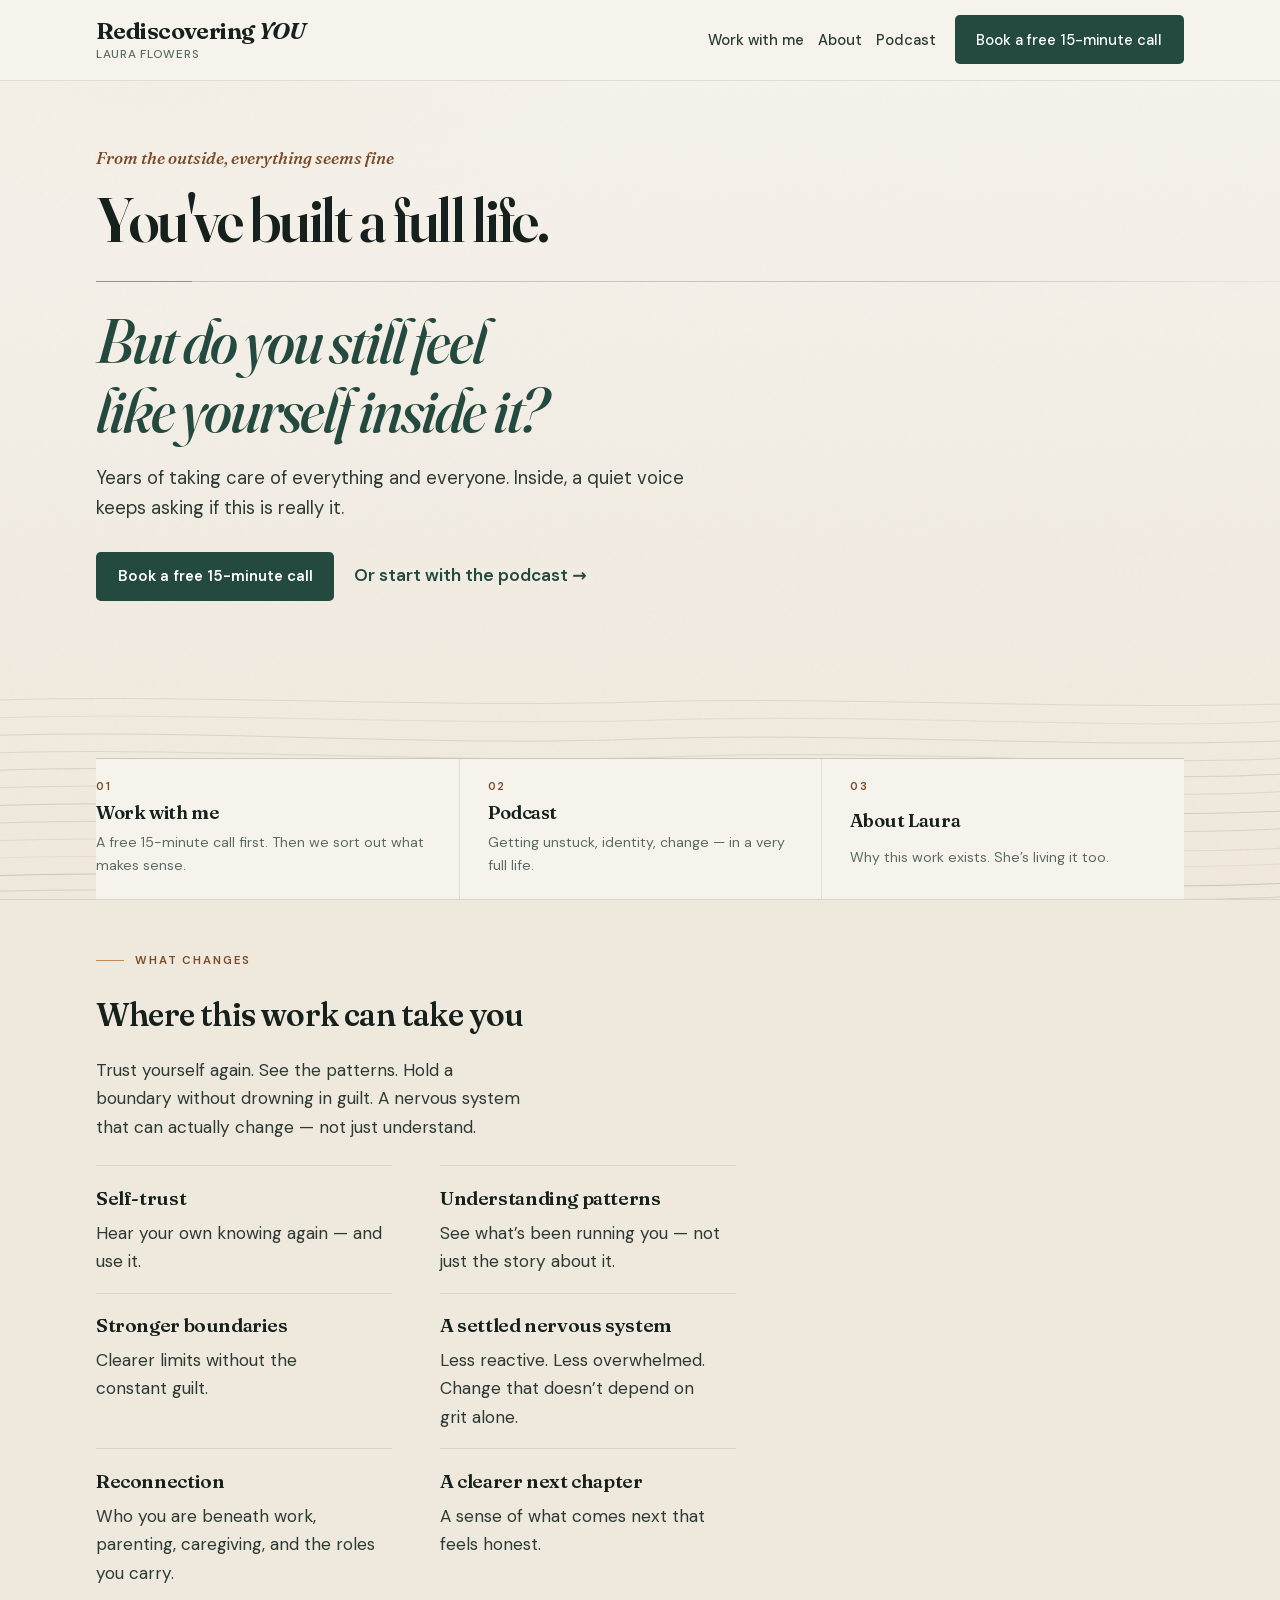
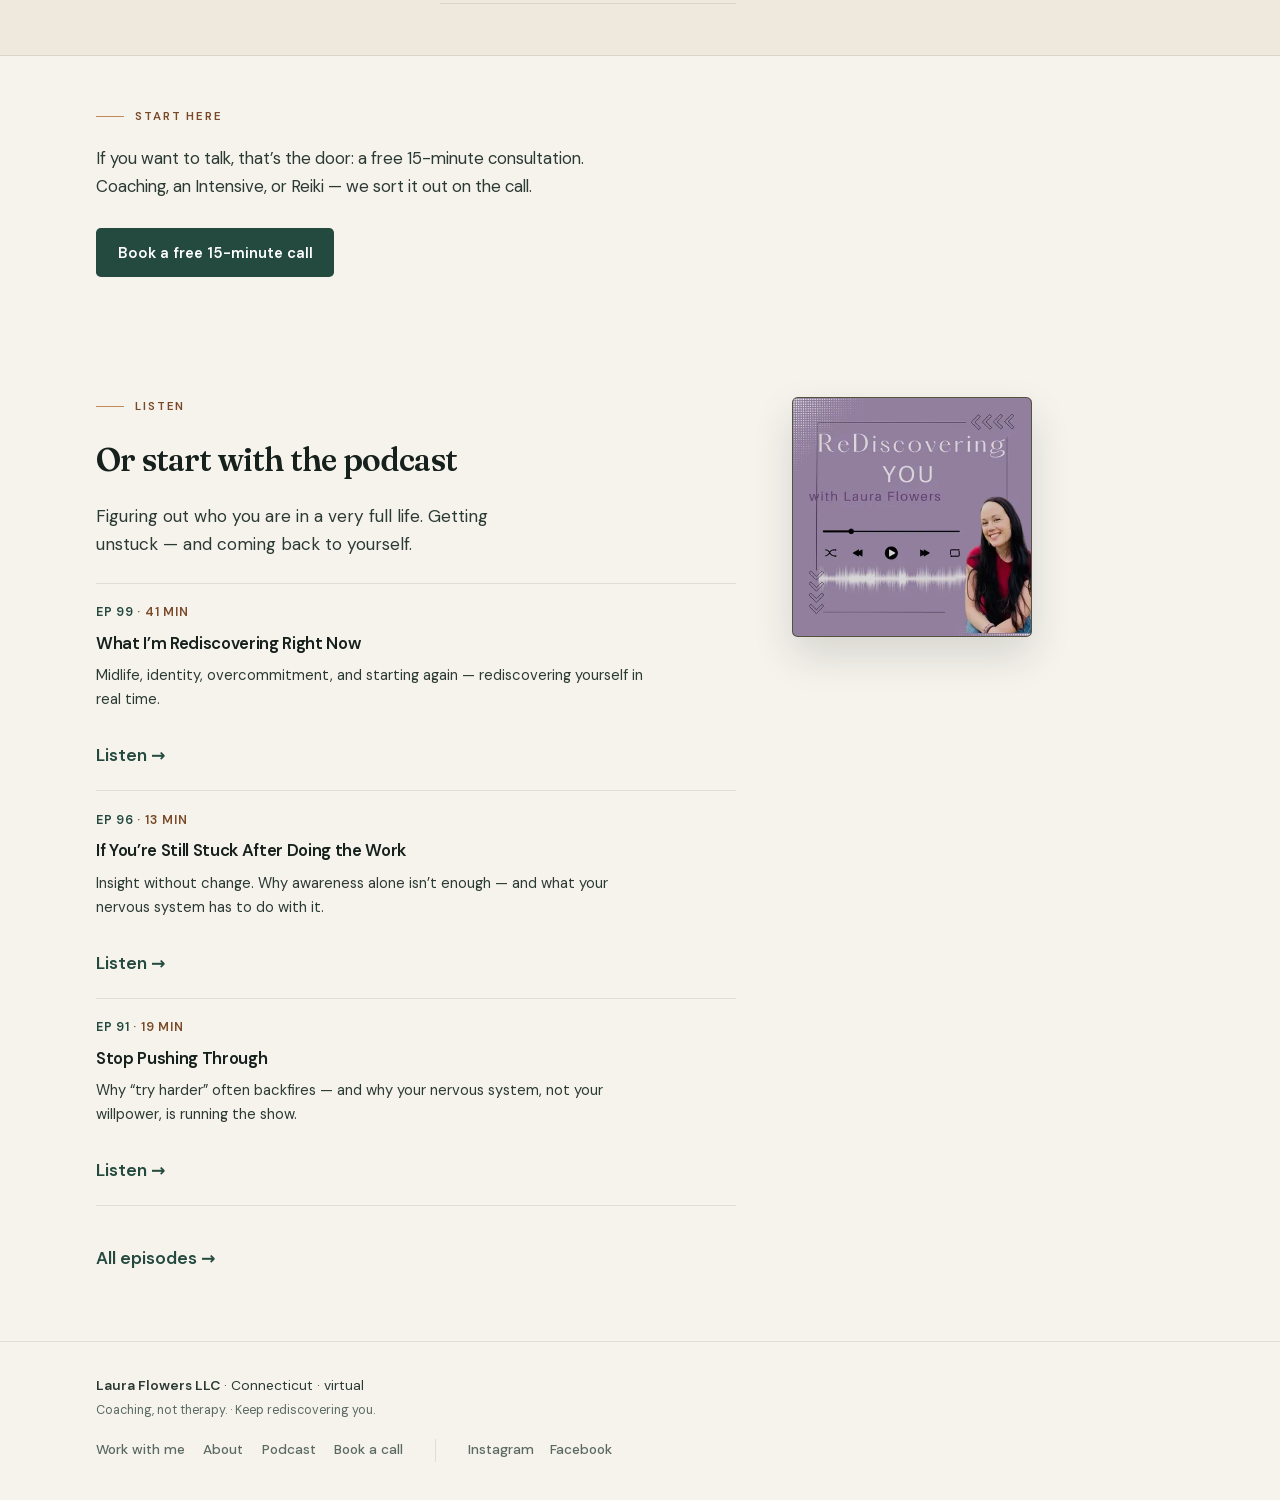
==== commit 55cbe108: "Preview: self-hosted fonts, Home field, webp Public HTML only. No camera files, no alt demo, no vaul" ====
--- a/index.html
+++ b/index.html
@@ -18,9 +18,9 @@
   <link rel="icon" href="assets/favicon.svg" type="image/svg+xml" />
   <link rel="icon" href="assets/favicon-32.png" sizes="32x32" type="image/png" />
   <link rel="apple-touch-icon" href="assets/apple-touch-icon.png" />
-  <link rel="preconnect" href="https://fonts.googleapis.com" />
-  <link rel="preconnect" href="https://fonts.gstatic.com" crossorigin />
-  <link href="https://fonts.googleapis.com/css2?family=DM+Sans:opsz,wght@9..40,400;9..40,500;9..40,600;9..40,700&family=Fraunces:opsz,wght@9..144,500;9..144,600;9..144,700&display=swap" rel="stylesheet" />
+  <link rel="preload" href="assets/fonts/fraunces-var.woff2" as="font" type="font/woff2" crossorigin />
+  <link rel="preload" href="assets/fonts/fraunces-italic-var.woff2" as="font" type="font/woff2" crossorigin />
+  <link rel="preload" href="assets/fonts/dmsans-var.woff2" as="font" type="font/woff2" crossorigin />
   <link rel="stylesheet" href="css/styles.css" />
 </head>
 <body class="page-home">
@@ -57,6 +57,28 @@
           <a class="text-link" href="podcast.html">Or start with the podcast →</a>
         </div>
       </div>
+
+      <div class="field" aria-hidden="true">
+        <svg viewBox="0 0 1440 240" preserveAspectRatio="none" focusable="false">
+          <g class="g1">
+            <path d="M0,36 C240,30 480,44 720,38 C960,32 1200,46 1440,40" stroke-opacity="0.10" />
+            <path d="M0,72 C240,66 480,84 720,76 C960,68 1200,86 1440,78" stroke-opacity="0.12" />
+            <path d="M0,108 C200,100 420,120 720,110 C1020,100 1240,122 1440,112" stroke-opacity="0.14" />
+            <path d="M0,144 C240,136 480,158 720,148 C960,138 1200,160 1440,150" stroke-opacity="0.16" />
+            <path d="M0,180 C240,172 480,196 720,186 C960,176 1200,198 1440,188" stroke-opacity="0.18" style="stroke:#c08a5a" />
+            <path d="M0,216 C240,208 480,232 720,222 C960,212 1200,234 1440,224" stroke-opacity="0.20" />
+          </g>
+          <g class="g2">
+            <path d="M0,54 C260,48 500,64 760,56 C1000,50 1240,66 1440,58" stroke-opacity="0.08" />
+            <path d="M0,90 C240,84 500,102 760,94 C1000,86 1240,104 1440,96" stroke-opacity="0.10" />
+            <path d="M0,126 C220,118 460,138 720,128 C980,118 1220,140 1440,130" stroke-opacity="0.11" />
+            <path d="M0,162 C240,154 500,176 760,166 C1000,158 1240,178 1440,168" stroke-opacity="0.12" />
+            <path d="M0,198 C240,190 500,212 760,202 C1000,194 1240,214 1440,204" stroke-opacity="0.13" style="stroke:#c08a5a" />
+            <path d="M0,232 C240,226 500,244 760,236 C1000,230 1240,246 1440,238" stroke-opacity="0.14" />
+          </g>
+        </svg>
+      </div>
+
       <nav class="index-rail" aria-label="Sections">
         <a href="work-with-me.html">
           <span class="idx-num">01</span>
@@ -147,7 +169,10 @@
         <p class="podcast-more"><a class="text-link" href="podcast.html">All episodes →</a></p>
        </div>
         <figure class="cover-frame sleeve">
-          <img src="assets/podcast-cover.jpg" width="600" height="600" alt="Rediscovering YOU podcast artwork" loading="lazy" decoding="async" />
+          <picture>
+            <source type="image/webp" srcset="assets/cover-420.webp 420w, assets/cover-600.webp 600w" sizes="(min-width: 900px) 15rem, 13rem" />
+            <img src="assets/podcast-cover.jpg" width="600" height="600" alt="Rediscovering YOU podcast artwork" loading="lazy" decoding="async" />
+          </picture>
         </figure>
       </div>
     </section>
--- a/css/styles.css
+++ b/css/styles.css
@@ -1,6 +1,44 @@
 /* Rediscovering YOU — printed plates on paper
    2026-08-26: each page opens with a different kind of plate (type, photograph,
    index, poster, card) over one unchanging type + hairline system. */
+
+/* ---------- Fonts (self-hosted, latin subset, variable) ---------- */
+
+@font-face {
+  font-family: "Fraunces";
+  font-style: normal;
+  font-weight: 100 900;
+  font-display: swap;
+  src: url("../assets/fonts/fraunces-var.woff2") format("woff2");
+  unicode-range: U+0000-00FF, U+0131, U+0152-0153, U+02BB-02BC, U+02C6, U+02DA, U+02DC, U+0304, U+0308, U+0329, U+2000-206F, U+20AC, U+2122, U+2191, U+2193, U+2212, U+2215, U+FEFF, U+FFFD;
+}
+
+@font-face {
+  font-family: "Fraunces";
+  font-style: italic;
+  font-weight: 100 900;
+  font-display: swap;
+  src: url("../assets/fonts/fraunces-italic-var.woff2") format("woff2");
+  unicode-range: U+0000-00FF, U+0131, U+0152-0153, U+02BB-02BC, U+02C6, U+02DA, U+02DC, U+0304, U+0308, U+0329, U+2000-206F, U+20AC, U+2122, U+2191, U+2193, U+2212, U+2215, U+FEFF, U+FFFD;
+}
+
+@font-face {
+  font-family: "DM Sans";
+  font-style: normal;
+  font-weight: 100 1000;
+  font-display: swap;
+  src: url("../assets/fonts/dmsans-var.woff2") format("woff2");
+  unicode-range: U+0000-00FF, U+0131, U+0152-0153, U+02BB-02BC, U+02C6, U+02DA, U+02DC, U+0304, U+0308, U+0329, U+2000-206F, U+20AC, U+2122, U+2191, U+2193, U+2212, U+2215, U+FEFF, U+FFFD;
+}
+
+@font-face {
+  font-family: "DM Sans";
+  font-style: italic;
+  font-weight: 100 1000;
+  font-display: swap;
+  src: url("../assets/fonts/dmsans-italic-var.woff2") format("woff2");
+  unicode-range: U+0000-00FF, U+0131, U+0152-0153, U+02BB-02BC, U+02C6, U+02DA, U+02DC, U+0304, U+0308, U+0329, U+2000-206F, U+20AC, U+2122, U+2191, U+2193, U+2212, U+2215, U+FEFF, U+FFFD;
+}
 
 :root {
   --bg: #f6f3ed;
@@ -28,9 +66,15 @@
   --wide: 68rem;
   --gutter: 1.25rem;
   --header-h: 5.1rem;
+  /* One plate padding, one section padding. Every hero/section points here. */
+  --space-plate: clamp(2.5rem, 5vw, 4rem);
+  --space-section: clamp(2.25rem, 4vw, 3.5rem);
+  --h1-plate: clamp(2.35rem, 4.8vw, 3.5rem);
   --font-display: "Fraunces", "Georgia", serif;
   --font-body: "DM Sans", system-ui, sans-serif;
   --ease: cubic-bezier(0.22, 1, 0.36, 1);
+  /* One tempo for the Home breath: 11s = a full resonance breath */
+  --breath: 11s;
 }
 
 *,
@@ -330,7 +374,7 @@
 /* Hero */
 .hero {
   position: relative;
-  padding: clamp(2.75rem, 6vw, 5rem) 0 clamp(2.5rem, 5vw, 4rem);
+  padding: var(--space-plate) 0;
 }
 
 /* Type plate: the sentence is the whole first screen, index rail at its base */
@@ -341,23 +385,17 @@
   overflow: clip;
 }
 
+/* Top-aligned on phone and desktop; the slack sits between sentence and rail */
 .hero-sentence {
-  align-self: center;
+  align-self: start;
+  position: relative;
+  z-index: 1;
   width: min(100% - (2 * var(--gutter)), var(--wide));
   margin-inline: auto;
-  padding: clamp(2.25rem, 7vw, 4.5rem) 0 clamp(2rem, 5vw, 3.25rem);
-}
-
-.hero-slim {
-  padding: clamp(2rem, 5vw, 3.25rem) 0 1.25rem;
-}
-
-.hero-book {
-  padding: clamp(2.25rem, 6vw, 4rem) 0;
+  padding: var(--space-plate) 0 var(--space-section);
 }
 
 .hero-lost {
-  padding: clamp(3rem, 12vh, 7rem) 0 clamp(3rem, 10vh, 6rem);
   overflow: clip;
 }
 
@@ -451,8 +489,74 @@
   );
 }
 
+/* One motion on Home: the clay segment of the hairline extends and releases */
+@media (prefers-reduced-motion: no-preference) {
+  .sentence-b::after {
+    content: "";
+    position: absolute;
+    top: 0;
+    left: 0;
+    width: 6rem;
+    height: 1px;
+    background: var(--clay);
+    transform-origin: 0 50%;
+    animation: breath-rule var(--breath) ease-in-out infinite;
+  }
+
+  @keyframes breath-rule {
+    0%, 100% { transform: scaleX(0.45); opacity: 0.75; }
+    50%      { transform: scaleX(1); opacity: 1; }
+  }
+
+  /* Field lines sway like grass in a slow wind — two layers, offset half a breath */
+  .field .g1 {
+    transform-origin: 50% 100%;
+    animation: sway-a var(--breath) ease-in-out infinite alternate;
+  }
+
+  .field .g2 {
+    transform-origin: 50% 100%;
+    animation: sway-b calc(var(--breath) * 1.18) ease-in-out infinite alternate;
+    animation-delay: calc(var(--breath) / -2);
+  }
+
+  @keyframes sway-a {
+    from { transform: rotate(-0.45deg) translateY(1.5px); }
+    to   { transform: rotate(0.45deg) translateY(-1.5px); }
+  }
+
+  @keyframes sway-b {
+    from { transform: rotate(0.35deg) translateY(-2px); }
+    to   { transform: rotate(-0.35deg) translateY(2px); }
+  }
+}
+
+/* Field lines: SVG grass filling the slack between the sentence and the rail */
+.field {
+  position: absolute;
+  left: 0;
+  right: 0;
+  bottom: 0;
+  height: min(26vh, 250px);
+  pointer-events: none;
+  z-index: 0;
+  overflow: hidden;
+}
+
+.field svg {
+  width: 100%;
+  height: 100%;
+  display: block;
+}
+
+.field path {
+  fill: none;
+  stroke: var(--forest);
+  vector-effect: non-scaling-stroke;
+}
+
 .hero-slim h1 {
-  font-size: clamp(2.4rem, 6vw, 3.6rem);
+  font-size: var(--h1-plate);
   max-width: 12ch;
 }
 
@@ -484,8 +588,12 @@
   font-size: clamp(1.05rem, 0.5vw + 0.95rem, 1.15rem);
 }
 
-/* Index rail: a printed contents line at the base of the first screen */
+/* Index rail: a printed contents line at the base of the first screen.
+   Opaque and above the field so the grass reads as a horizon behind it. */
 .index-rail {
+  position: relative;
+  z-index: 1;
+  background: var(--bg);
   width: min(100% - (2 * var(--gutter)), var(--wide));
   margin-inline: auto;
   border-top: 1px solid var(--rule);
@@ -556,17 +664,17 @@
 
 /* Sections */
 section {
-  padding: clamp(2.25rem, 4vw, 3.5rem) 0;
+  padding: var(--space-section) 0;
 }
 
 .section-tight {
-  padding: clamp(2rem, 5vw, 3.25rem) 0;
+  padding: var(--space-section) 0;
 }
 
 .band-mist {
   background: var(--bg-deep);
   border-block: 1px solid var(--line);
-  padding: clamp(2.25rem, 4vw, 3.5rem) 0;
+  padding: var(--space-section) 0;
 }
 
 h2 {
@@ -841,7 +949,6 @@
 .hero-poster {
   background: var(--plum-wash);
   border-bottom: 1px solid var(--rule-soft);
-  padding: clamp(2.25rem, 6vw, 4.25rem) 0 clamp(2.25rem, 5vw, 3.5rem);
 }
 
 .poster-grid {
@@ -1083,6 +1190,12 @@
   display: grid;
   align-items: end;
   overflow: hidden;
+}
+
+/* The srcset wrapper must not collapse the stage grid */
+.about-stage picture {
+  position: absolute;
+  inset: 0;
 }
 
 .about-stage-photo {
@@ -1119,7 +1232,7 @@
 .about-stage-copy {
   position: relative;
   z-index: 1;
-  width: min(100% - (2 * var(--gutter)), 38rem);
+  width: min(100% - (2 * var(--gutter)), var(--max));
   margin-inline: max(var(--gutter), calc((100% - var(--wide)) / 2)) auto;
   padding: 0 0 clamp(2.5rem, 6vw, 3.75rem);
 }
@@ -1428,14 +1541,6 @@
     overflow: hidden;
   }
 
-  /* Phone: the sentence owns the first screen; the index rail follows it */
-  .hero-sentence {
-    min-height: calc(100svh - var(--header-h) - 2rem);
-    display: flex;
-    flex-direction: column;
-    justify-content: center;
-  }
-
   .sentence-b::before {
     background: linear-gradient(
       90deg,
@@ -1466,6 +1571,12 @@
   .oi-fact {
     grid-column: 2;
     text-align: left;
+  }
+
+  /* On phone the field is a slim strip above the rail so 12 paths don't smudge */
+  .field {
+    height: 120px;
+    opacity: 0.8;
   }
 }
 
@@ -1529,9 +1640,9 @@
     margin-inline: max(var(--gutter), calc((100% - var(--wide)) / 2)) auto;
   }
 
-  /* Home: sentence centred in the remaining screen, rail near the bottom edge */
+  /* Home: sentence stays at the top; the rail sits at the base of the screen */
   .hero-home {
-    min-height: calc(100svh - var(--header-h) - 2.25rem);
+    min-height: calc(100svh - var(--header-h));
   }
 
   .index-rail {
@@ -1553,23 +1664,13 @@
     line-height: 1.06;
   }
 
+  /* The title sits on the wide track but stays a title, not a banner */
   .hero-slim h1 {
-    max-width: none;
-    font-size: clamp(2.35rem, 2.9vw, 3.2rem);
     line-height: 1.14;
   }
 
   .hero .lede {
     max-width: 48ch;
-  }
-
-  /* Work: the contents list is the first screen, with the copy below peeking */
-  .hero-index {
-    min-height: calc(100svh - var(--header-h) - 9rem);
-    display: flex;
-    flex-direction: column;
-    justify-content: center;
-    padding-block: clamp(2.5rem, 5vw, 4rem);
   }
 
   .offer-index {
@@ -1597,6 +1698,11 @@
   *::after {
     animation: none !important;
     transition: none !important;
+  }
+
+  /* The breath segment goes; the field stays, static */
+  .sentence-b::after {
+    display: none;
   }
 
   /* No draw — a plain underline appears on hover instead */
@@ -1639,7 +1745,8 @@
   .episode-controls,
   .site-footer nav,
   .socials,
-  .about-stage-photo {
+  .about-stage-photo,
+  .field {
     display: none !important;
   }
 
